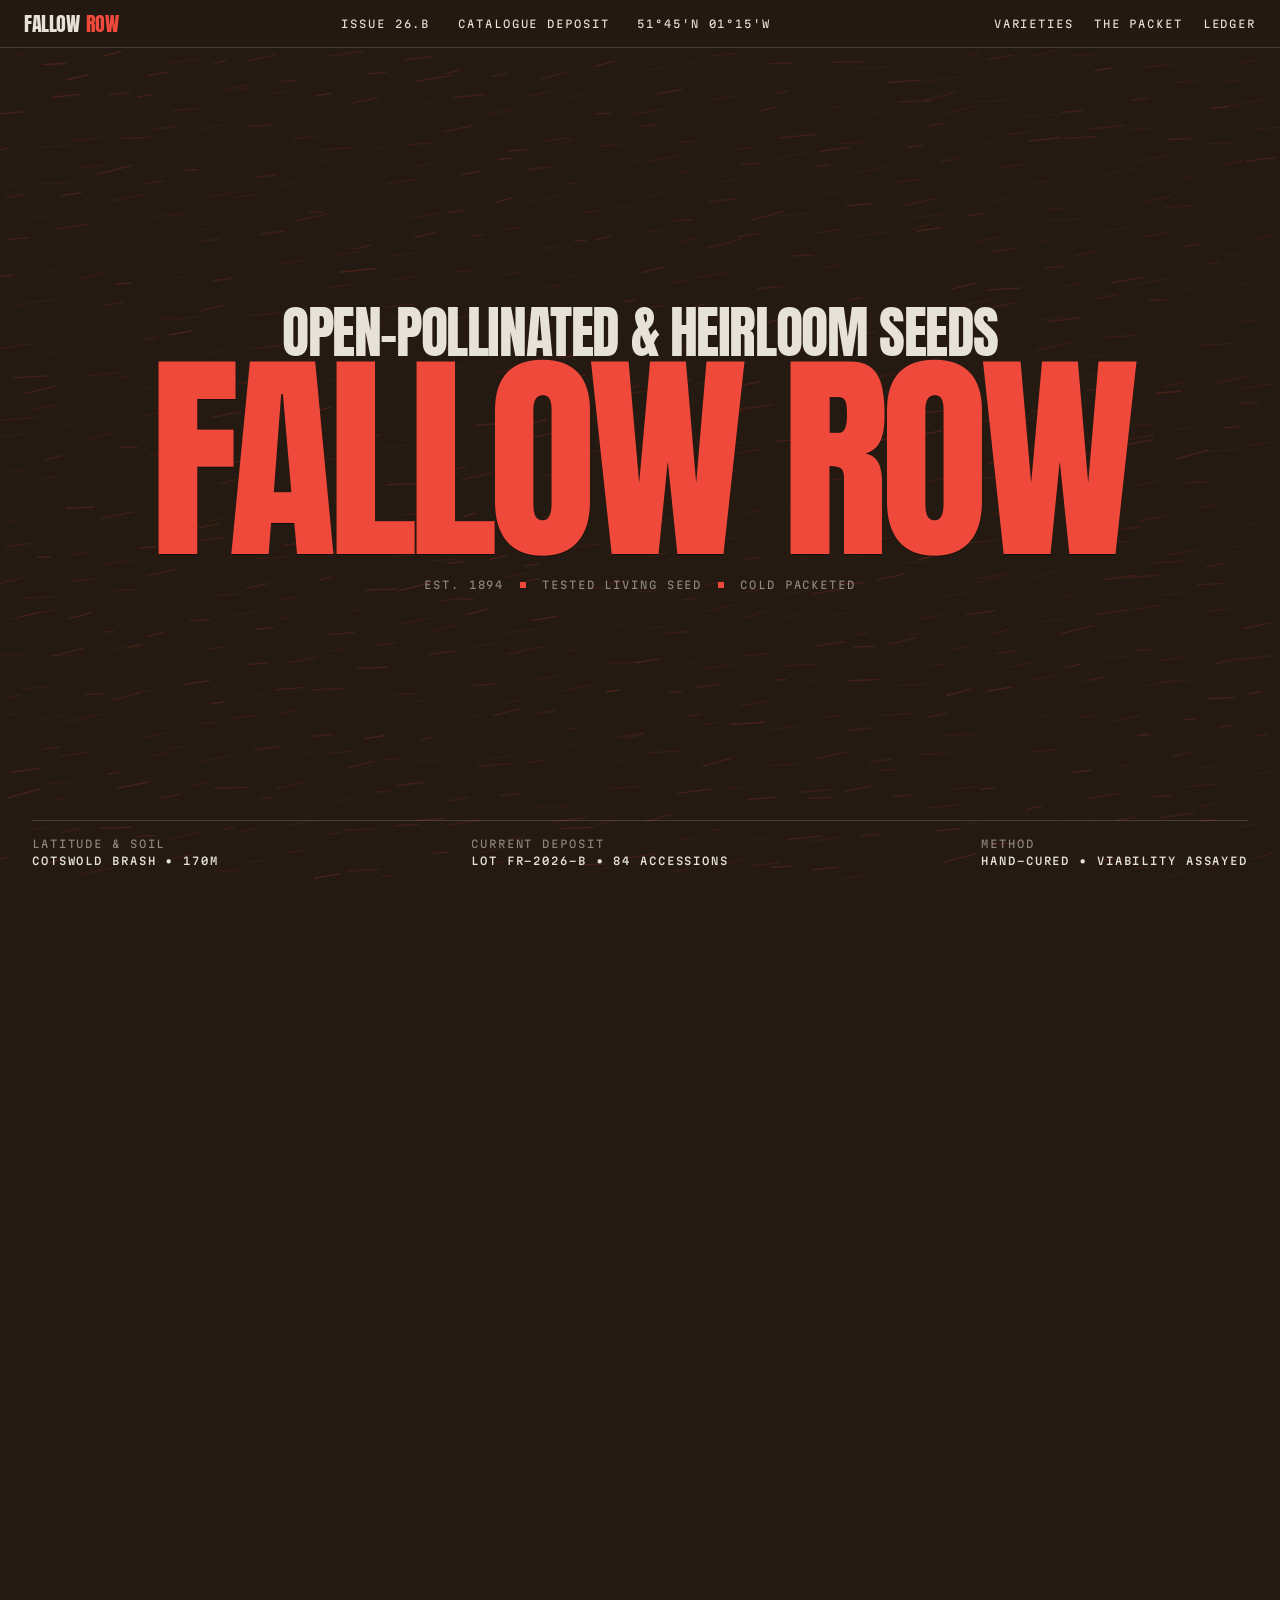
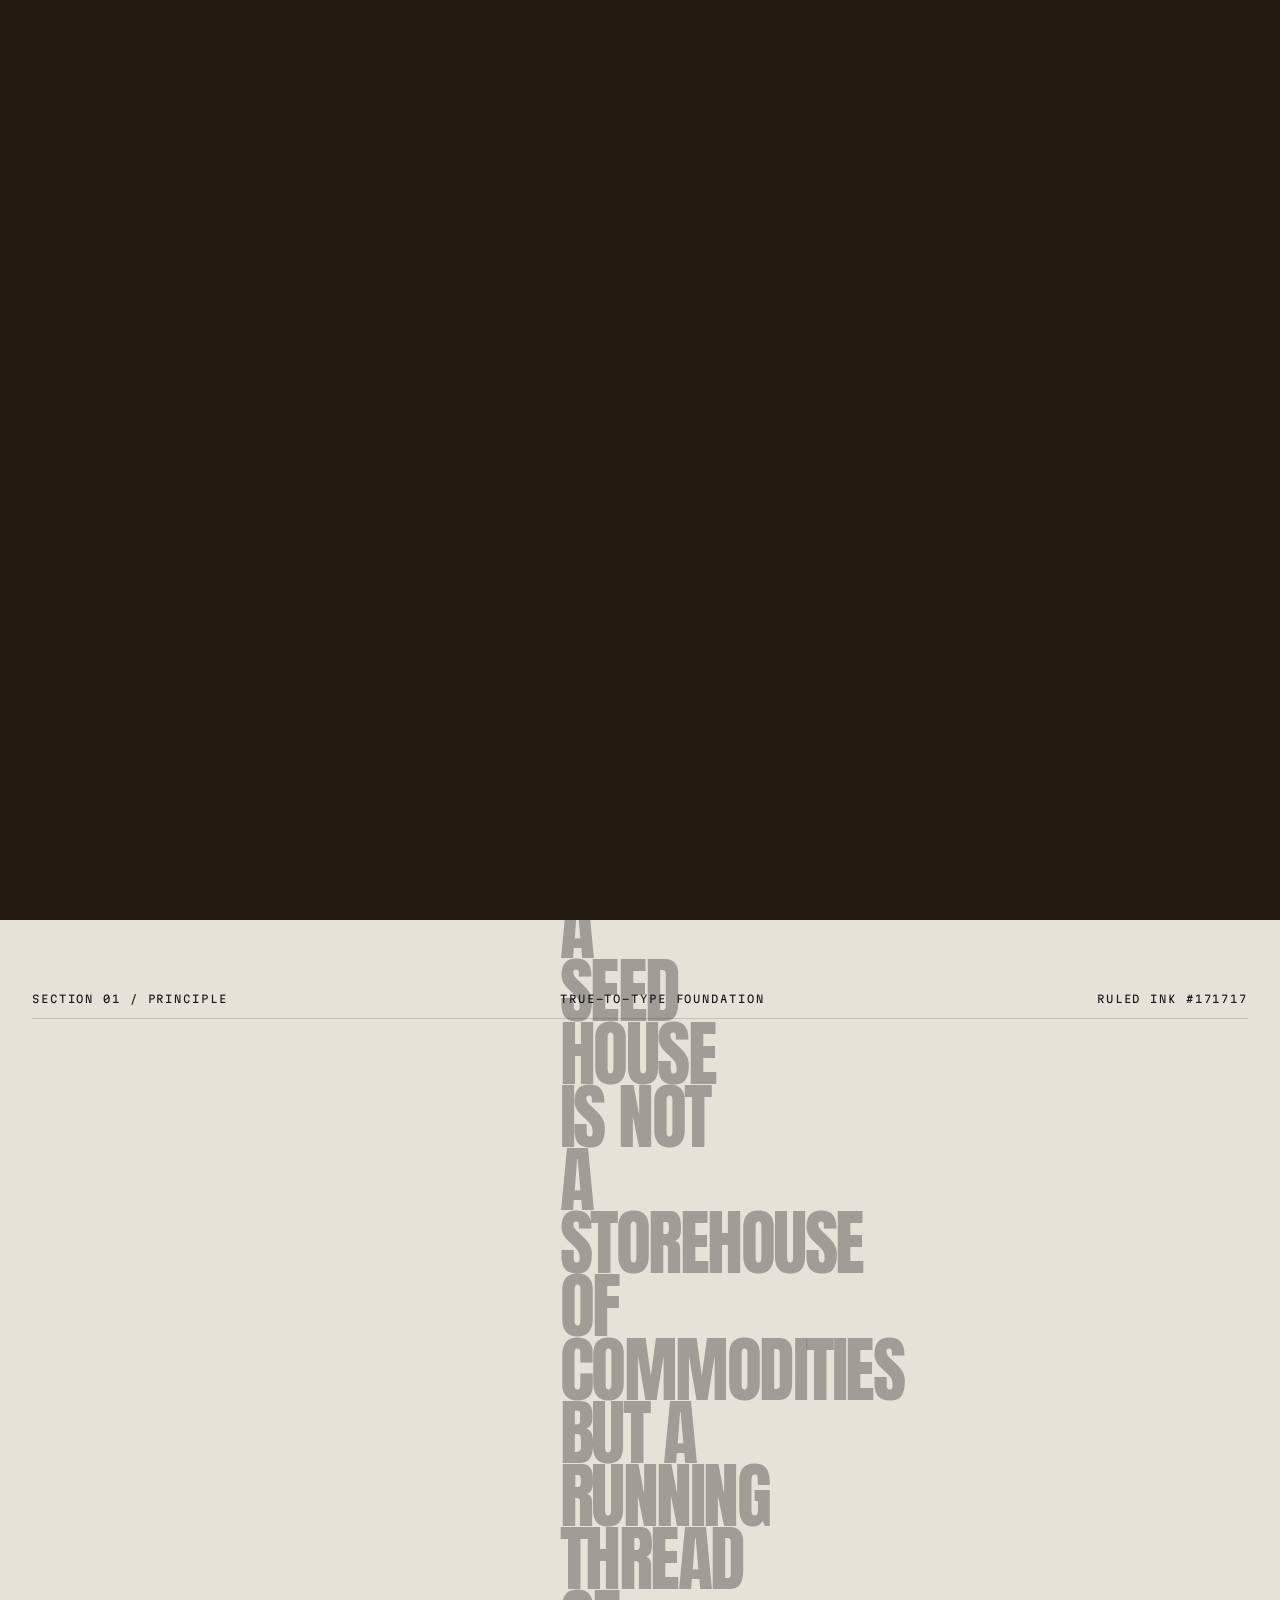
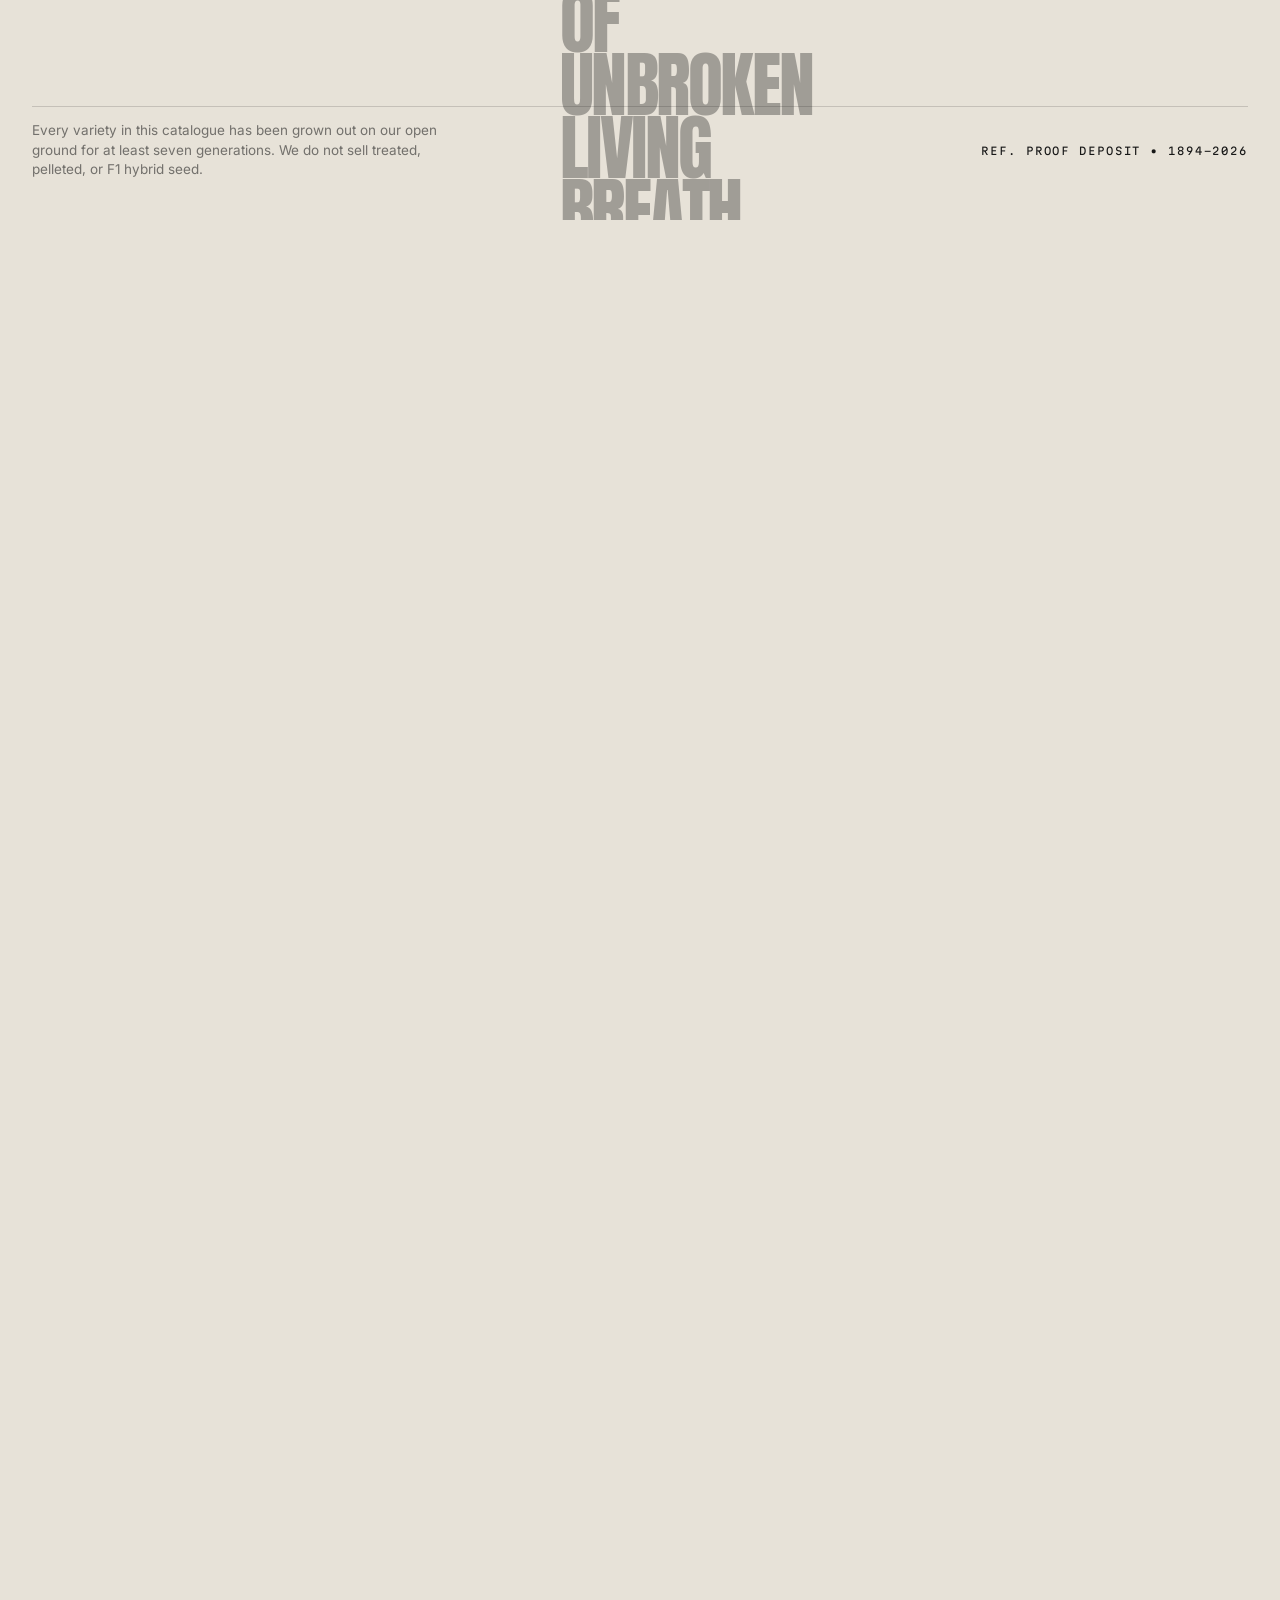
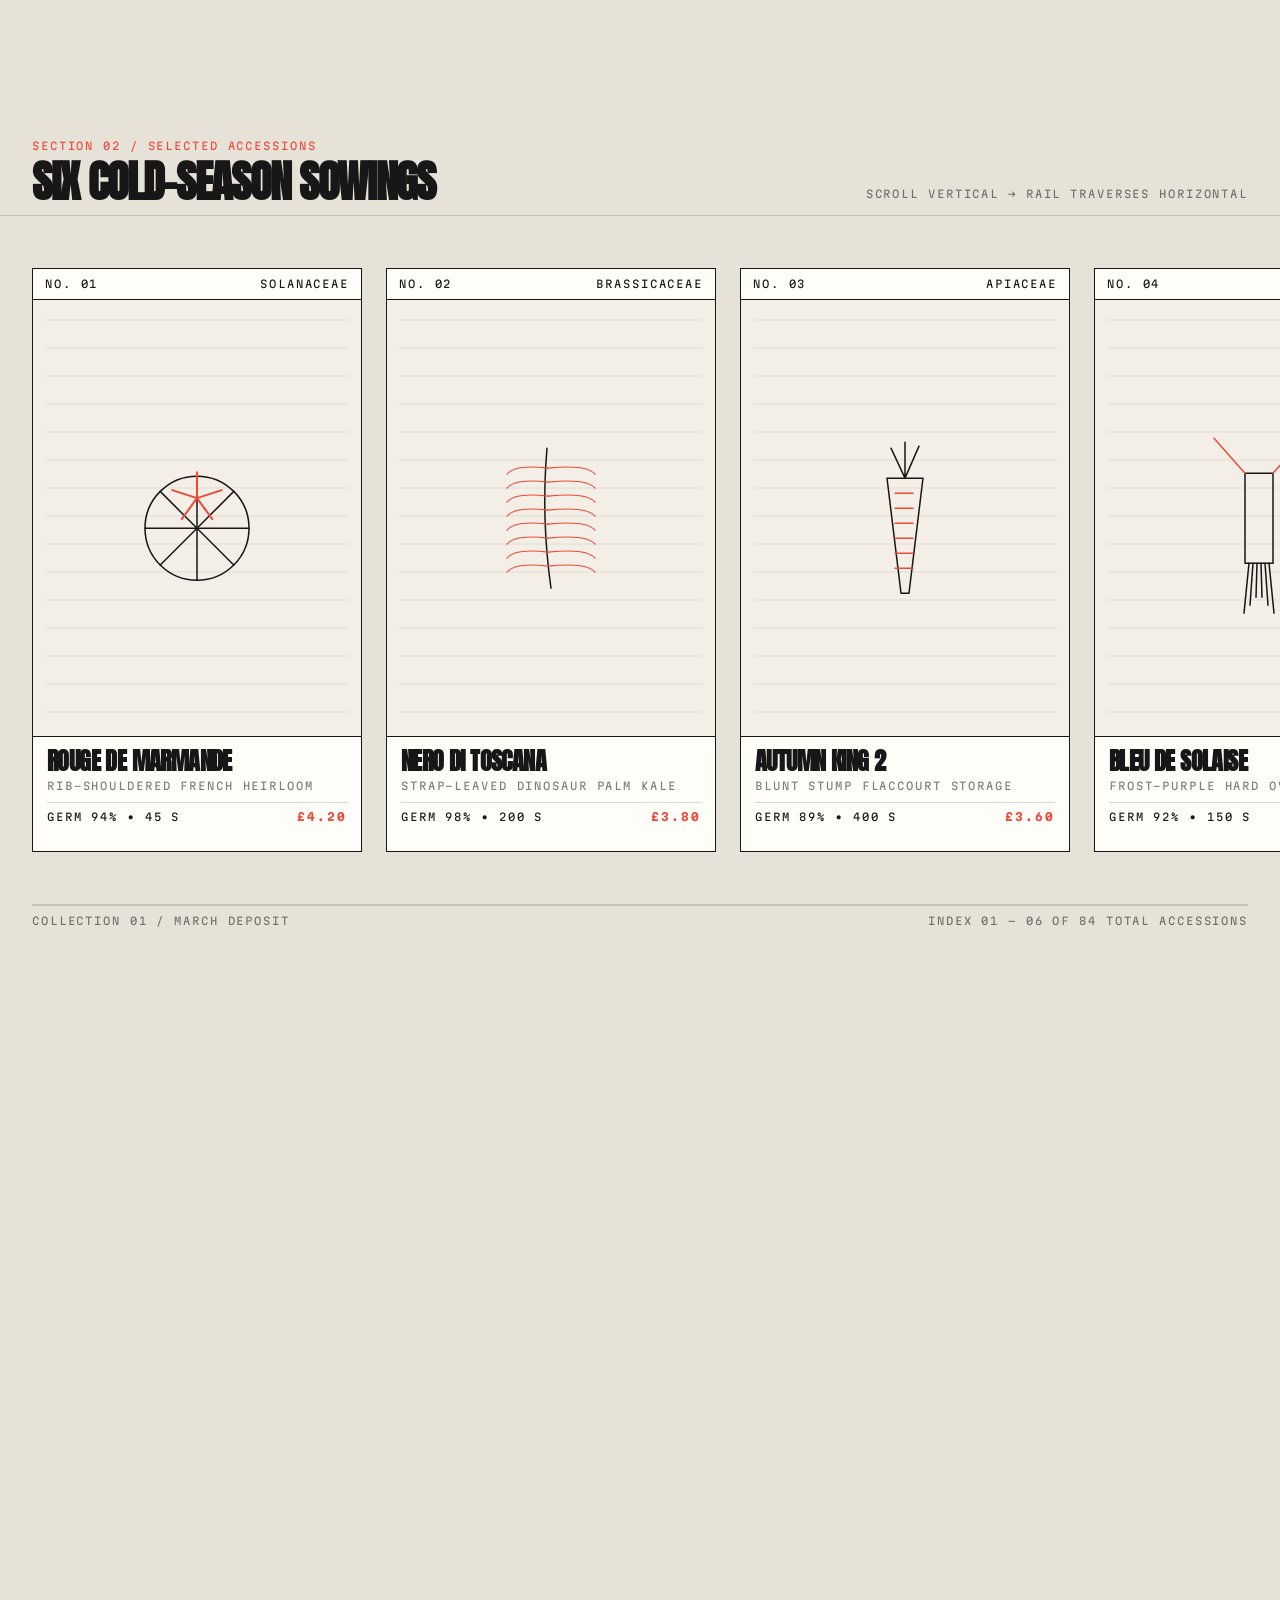
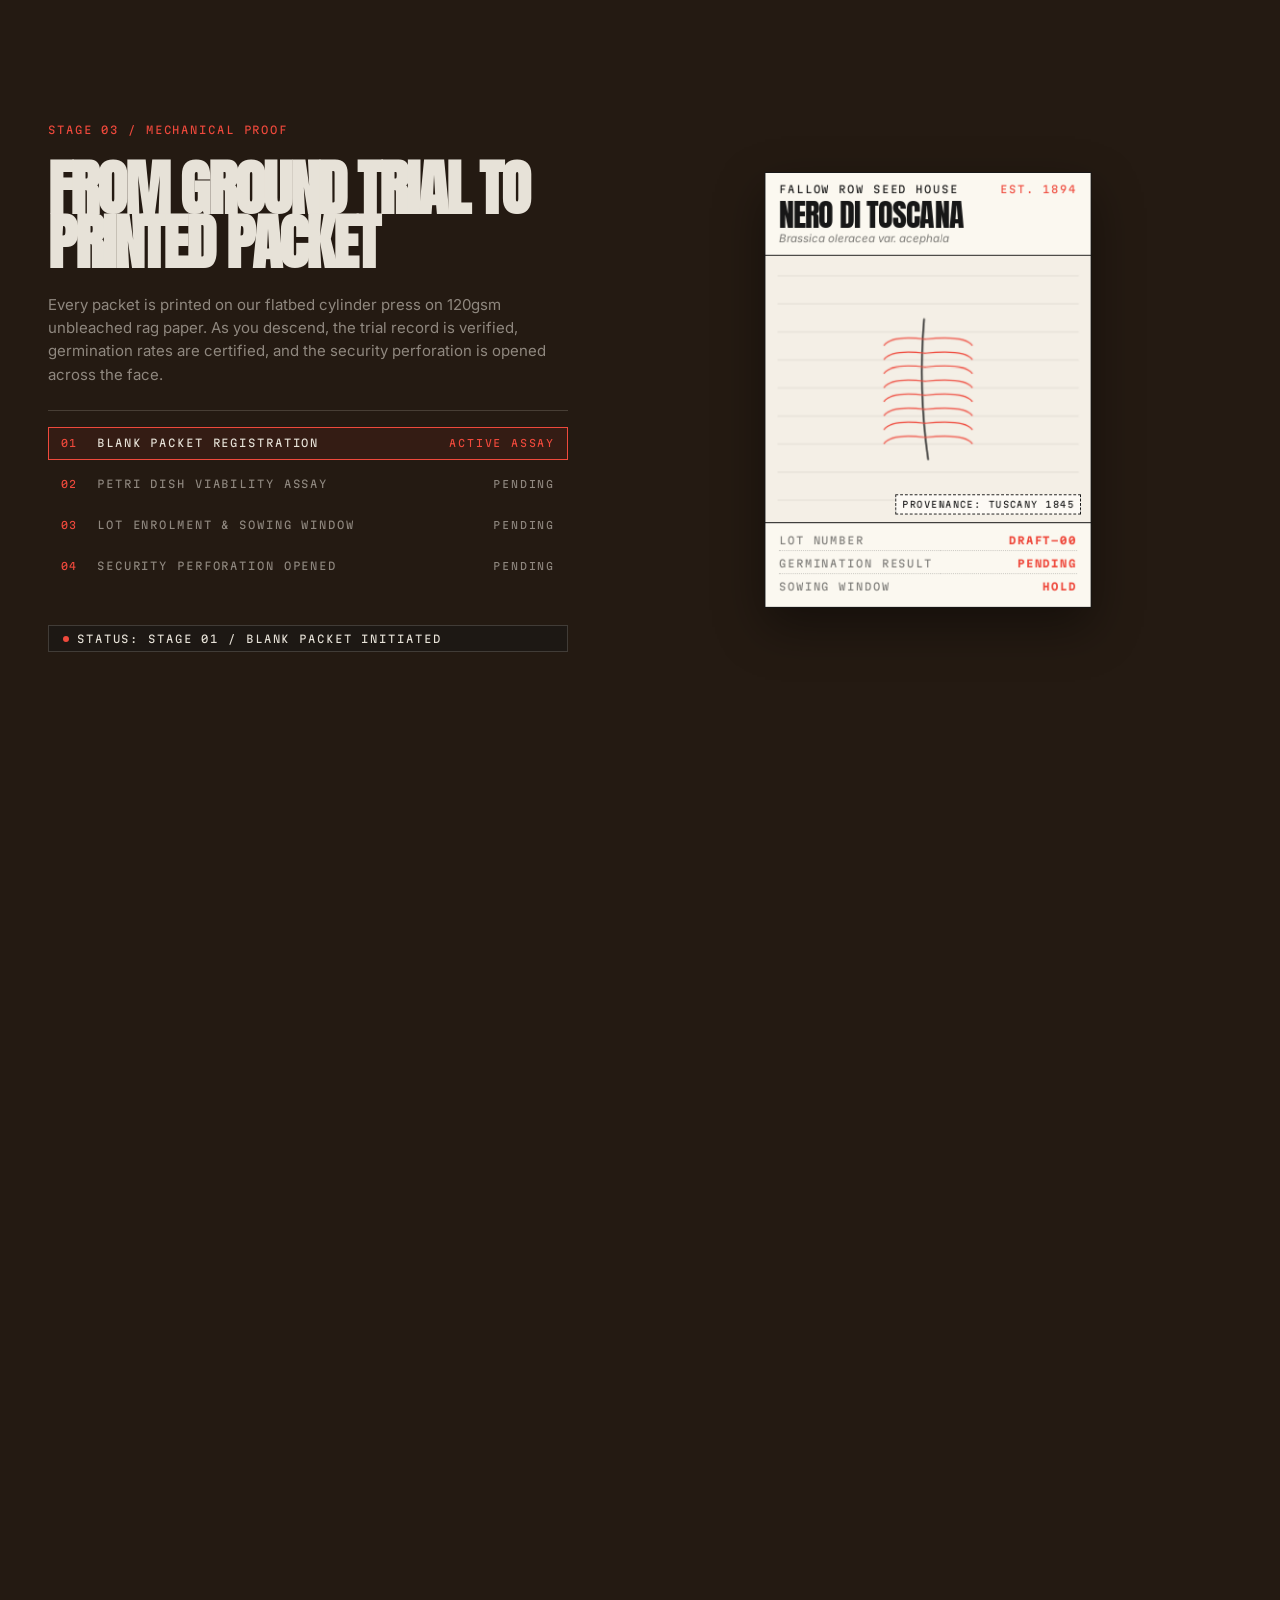
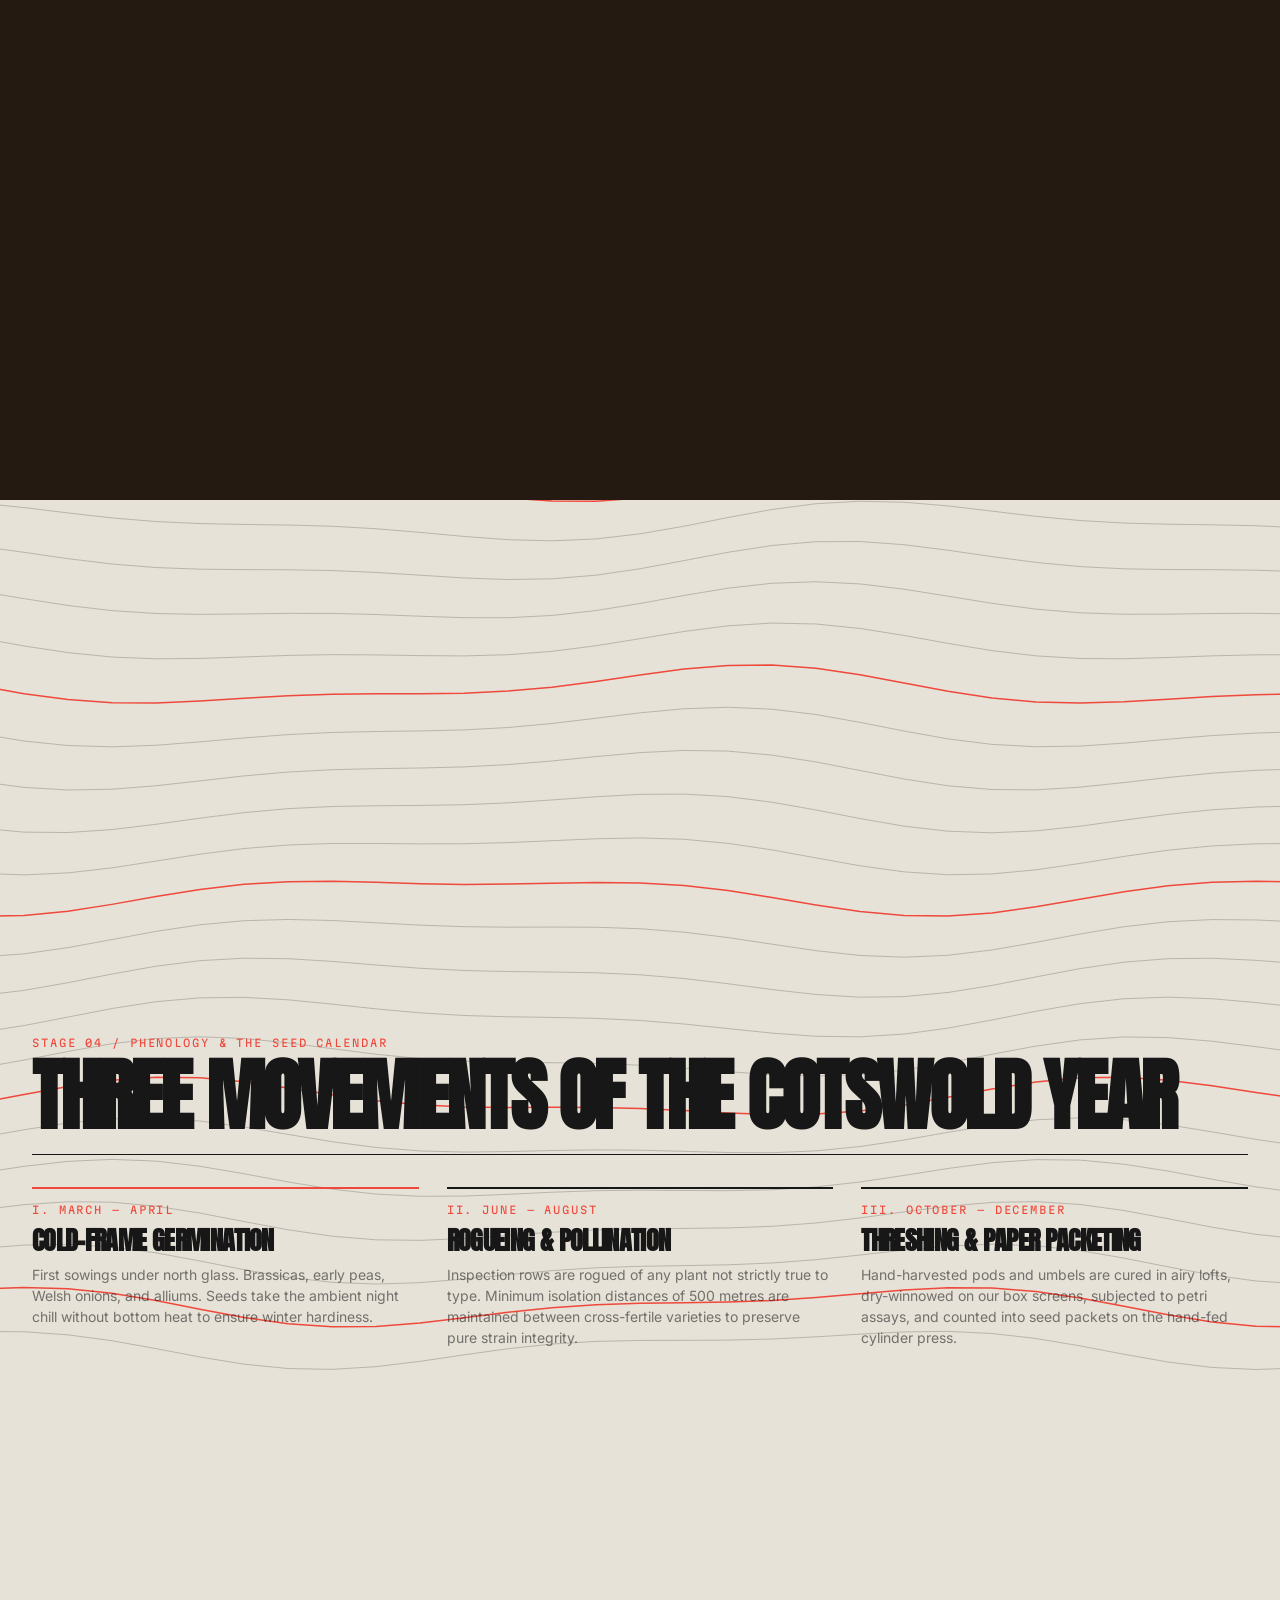
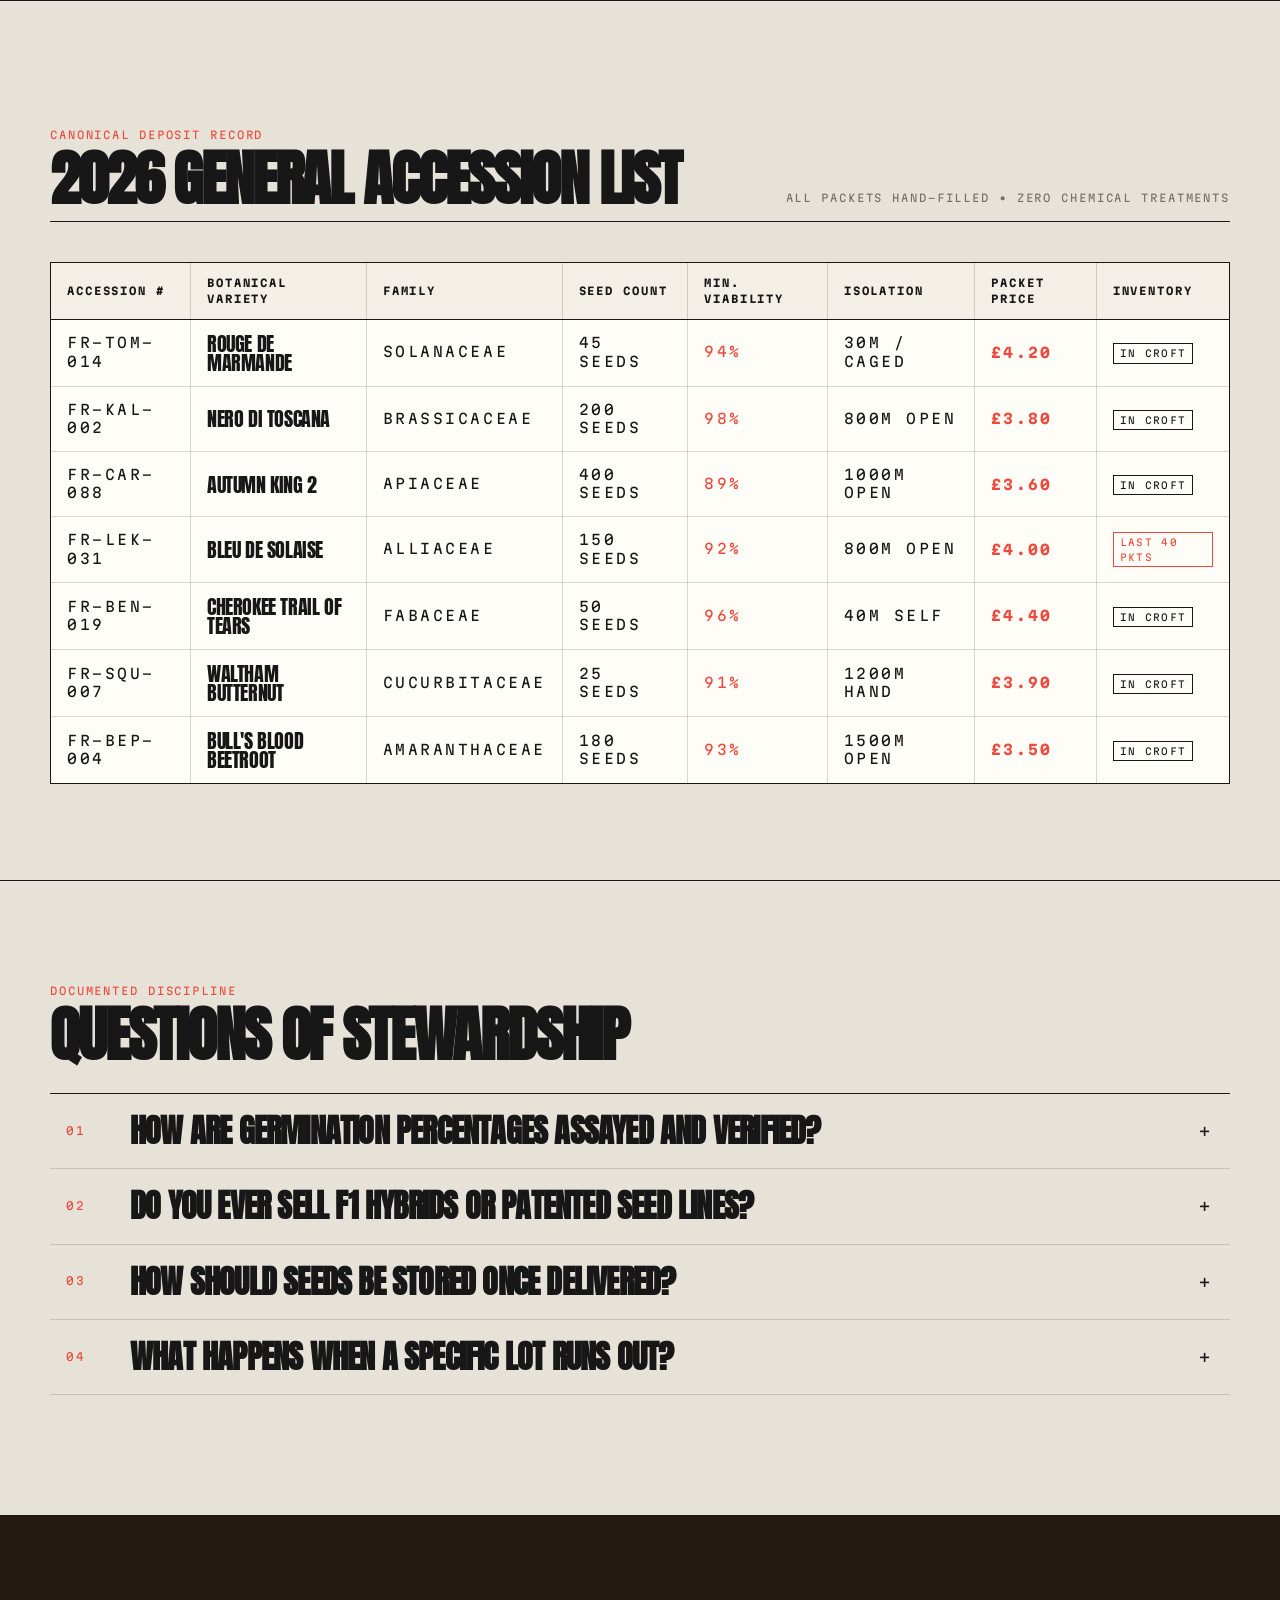
==== fallow-row.html @ 16a4f36c "Initial commit: RaitaSaathiAI - AI-powered agricultural advisory platform with Kannada voice support" ====
<!DOCTYPE html>
<html lang="en">
<head>
<meta charset="UTF-8">
<meta name="viewport" content="width=device-width, initial-scale=1.0">
<title>Fallow Row — Heirloom Seed House &amp; Living Archive</title>
<link rel="preconnect" href="https://fonts.googleapis.com">
<link rel="preconnect" href="https://fonts.gstatic.com" crossorigin>
<link href="https://fonts.googleapis.com/css2?family=Anton&family=Inter:wght@400;500;600;700&family=Martian+Mono:wght@400;500;700&display=swap" rel="stylesheet">
<style>
/* ==========================================================================
   FALLOW ROW — DESIGN SYSTEM & ENGINE TOKENS
   ========================================================================== */
:root {
  /* Palette */
  --c-cream: #e7e2d8;
  --c-ink: #171717;
  --c-red: #ef493c;
  --c-deep-red: #b92725;
  --c-paper: #fffdf8;
  --c-loam: #241a12;
  --c-hairline: rgba(23, 23, 23, 0.16);
  --c-hairline-subtle: rgba(23, 23, 23, 0.08);
  --c-muted: rgba(23, 23, 23, 0.56);
  --c-muted-inv: rgba(231, 226, 216, 0.55);
  --c-hairline-inv: rgba(231, 226, 216, 0.18);

  /* Typography */
  --font-display: 'Anton', -apple-system, sans-serif;
  --font-body: 'Inter', -apple-system, sans-serif;
  --font-mono: 'Martian Mono', monospace;

  /* Easing curves */
  --ease-out: cubic-bezier(0.22, 1, 0.36, 1);
  --ease-stage: cubic-bezier(0.65, 0, 0.35, 1);

  /* Stage 1: Hero vars */
  --hero-type-y: 0px;
  --hero-type-scale: 1;
  --hero-type-alpha: 1;

  /* Stage 2: Manifesto vars */
  --manifesto-wipe: 0%;
  --manifesto-scale: 1;

  /* Stage 3: Card rail vars */
  --rail-x: 0px;
  --rail-meter: 0%;

  /* Stage 4: Artifact vars */
  --packet-alpha: 0;
  --packet-enter: 38px;
  --packet-scale: 0.78;
  --packet-cut: 0;
  --packet-meter: 0%;
  --packet-copy-x: 0px;

  /* Stage 5: Season band vars */
  --season-y: -4%;
  --season-scale: 1.10;
}

/* Reset & Basics */
*, *::before, *::after {
  box-sizing: border-box;
  margin: 0;
  padding: 0;
}

html {
  background-color: var(--c-cream);
  color: var(--c-ink);
  font-family: var(--font-body);
  font-size: 16px;
  line-height: 1.5;
  text-rendering: optimizeLegibility;
  -webkit-font-smoothing: antialiased;
}

body {
  overflow-x: hidden;
  position: relative;
  background-color: var(--c-cream);
}

::selection {
  background: var(--c-red);
  color: var(--c-paper);
}

/* Mono utility */
.mono-label {
  font-family: var(--font-mono);
  font-size: 10.5px;
  line-height: 1.3;
  letter-spacing: 0.18em;
  text-transform: uppercase;
  font-weight: 400;
}

/* Per-atom reveal system */
.word-span {
  display: inline-block;
  transform: translateY(0.42em);
  opacity: 0;
  transition: transform 0.65s var(--ease-out), opacity 0.65s var(--ease-out);
  transition-delay: var(--d, 0ms);
  white-space: pre-wrap;
}

.rev-in .word-span,
.rev-in.word-span {
  transform: translateY(0);
  opacity: 1;
}

[data-rev] {
  opacity: 0;
  transform: translateY(18px);
  transition: opacity 0.7s var(--ease-out), transform 0.7s var(--ease-out);
  transition-delay: var(--d, 0ms);
}

[data-rev].rev-in {
  opacity: 1;
  transform: translateY(0);
}

/* ==========================================================================
   TOP BAR / RUNNING HEADER
   ========================================================================== */
.top-bar {
  position: fixed;
  top: 0;
  left: 0;
  width: 100%;
  height: 48px;
  z-index: 999;
  display: flex;
  align-items: center;
  justify-content: space-between;
  padding: 0 24px;
  background: rgba(231, 226, 216, 0.94);
  backdrop-filter: blur(8px);
  -webkit-backdrop-filter: blur(8px);
  border-bottom: 1px solid var(--c-hairline);
  color: var(--c-ink);
  transition: background 0.3s ease, border-color 0.3s ease, color 0.3s ease;
}

.top-bar.is-dark {
  background: rgba(36, 26, 18, 0.94);
  border-bottom: 1px solid var(--c-hairline-inv);
  color: var(--c-cream);
}

.top-bar-brand {
  font-family: var(--font-display);
  font-size: 20px;
  letter-spacing: -0.02em;
  text-decoration: none;
  color: inherit;
  display: flex;
  align-items: center;
  gap: 6px;
}

.top-bar-brand .mark-red {
  color: var(--c-red);
}

.top-bar-meta {
  display: flex;
  gap: 28px;
  align-items: center;
}

.top-bar-nav {
  display: flex;
  gap: 20px;
  list-style: none;
}

.top-bar-nav a {
  text-decoration: none;
  color: inherit;
  transition: color 0.2s;
}

.top-bar-nav a:hover {
  color: var(--c-red);
}

/* Global scroll scrub progress line */
.scroll-meter-global {
  position: fixed;
  top: 48px;
  left: 0;
  width: 100%;
  height: 2px;
  z-index: 1000;
  background: transparent;
}

.scroll-meter-global-fill {
  height: 100%;
  width: 0%;
  background: var(--c-red);
  transition: width 0.08s linear;
}

/* ==========================================================================
   PINNED STAGE SCAFFOLD
   ========================================================================== */
.stage {
  position: relative;
  width: 100%;
}

.stage-inner {
  position: sticky;
  top: 0;
  left: 0;
  width: 100%;
  height: 100svh;
  height: 100vh;
  overflow: hidden;
}

/* ==========================================================================
   STAGE 1: POSTER HERO (280svh, Dark Loam ground)
   ========================================================================== */
#stage-hero {
  height: 280svh;
  background: var(--c-loam);
}

#stage-hero .stage-inner {
  background: var(--c-loam);
  color: var(--c-cream);
  display: flex;
  flex-direction: column;
  justify-content: space-between;
  padding: 80px 32px 32px;
}

.hero-canvas {
  position: absolute;
  top: 0;
  left: 0;
  width: 100%;
  height: 100%;
  pointer-events: none;
  z-index: 1;
}

.hero-content {
  position: relative;
  z-index: 2;
  margin: auto 0;
  width: 100%;
  display: flex;
  flex-direction: column;
  align-items: center;
  justify-content: center;
  text-align: center;
  transform: translateY(var(--hero-type-y)) scale(var(--hero-type-scale));
  opacity: var(--hero-type-alpha);
  will-change: transform, opacity;
  transform-origin: center center;
}

.hero-eyebrow {
  font-family: var(--font-display);
  text-transform: uppercase;
  line-height: 0.86;
  letter-spacing: -0.025em;
  color: var(--c-cream);
  white-space: nowrap;
  /* Chars-aware clamp for 'OPEN-POLLINATED & HEIRLOOM SEEDS' (33 chars) */
  font-size: min(clamp(26px, 4.4vw, 68px), calc(92vw / (33 * 0.44)));
  margin-bottom: 0.15em;
}

.hero-title {
  font-family: var(--font-display);
  text-transform: uppercase;
  line-height: 0.84;
  letter-spacing: -0.04em;
  color: var(--c-red);
  white-space: nowrap;
  /* Chars-aware clamp for 'FALLOW ROW' (10 chars) */
  font-size: min(clamp(72px, 17.5vw, 240px), calc(92vw / (10 * 0.44)));
  text-shadow: 0 1px 0 rgba(0,0,0,0.4);
}

.hero-subtag {
  margin-top: 24px;
  display: flex;
  align-items: center;
  gap: 16px;
  color: var(--c-muted-inv);
}

.hero-subtag .dot {
  width: 6px;
  height: 6px;
  background: var(--c-red);
  display: inline-block;
}

.hero-bottom-bar {
  position: relative;
  z-index: 2;
  width: 100%;
  display: flex;
  justify-content: space-between;
  align-items: flex-end;
  border-top: 1px solid var(--c-hairline-inv);
  padding-top: 16px;
  color: var(--c-muted-inv);
  opacity: var(--hero-type-alpha);
  transition: opacity 0.2s;
}

.hero-meta-item {
  display: flex;
  flex-direction: column;
  gap: 4px;
}

.hero-meta-item span.val {
  color: var(--c-cream);
  font-weight: 500;
}

/* ==========================================================================
   STAGE 2: MANIFESTO CLIP-WIPE (260svh, Cream ground)
   ========================================================================== */
#stage-manifesto {
  height: 260svh;
  background: var(--c-cream);
}

#stage-manifesto .stage-inner {
  display: flex;
  flex-direction: column;
  justify-content: center;
  align-items: center;
  padding: 64px 32px;
  background: var(--c-cream);
}

.manifesto-header {
  position: absolute;
  top: 72px;
  left: 32px;
  right: 32px;
  display: flex;
  justify-content: space-between;
  border-bottom: 1px solid var(--c-hairline);
  padding-bottom: 12px;
}

.manifesto-wrap {
  position: relative;
  max-width: 16ch;
  width: 100%;
  margin: 0 auto;
  transform: scale(var(--manifesto-scale));
  transform-origin: center center;
  will-change: transform;
}

.manifesto-sentence {
  font-family: var(--font-display);
  font-size: clamp(34px, 5.6vw, 78px);
  line-height: 0.88;
  letter-spacing: -0.035em;
  text-transform: uppercase;
  margin: 0;
  padding: 0;
  word-break: normal;
}

.manifesto-base {
  color: rgba(23, 23, 23, 0.34);
  user-select: none;
}

.manifesto-fill {
  position: absolute;
  top: 0;
  left: 0;
  width: 100%;
  height: 100%;
  color: var(--c-ink);
  pointer-events: none;
  clip-path: inset(calc(100% - var(--manifesto-wipe)) 0 0);
  will-change: clip-path;
}

.manifesto-footer {
  position: absolute;
  bottom: 40px;
  left: 32px;
  right: 32px;
  display: flex;
  justify-content: space-between;
  align-items: center;
  border-top: 1px solid var(--c-hairline);
  padding-top: 14px;
}

.manifesto-foot-note {
  max-width: 48ch;
  font-size: 13.5px;
  color: var(--c-muted);
  line-height: 1.45;
}

/* ==========================================================================
   STAGE 3: HORIZONTAL CARD RAIL (340svh, Cream ground)
   ========================================================================== */
#stage-rail {
  height: 340svh;
  background: var(--c-cream);
}

#stage-rail .stage-inner {
  display: flex;
  flex-direction: column;
  justify-content: space-between;
  padding: 72px 0 32px;
  background: var(--c-cream);
}

.rail-top {
  padding: 0 32px;
  display: flex;
  justify-content: space-between;
  align-items: flex-end;
  border-bottom: 1px solid var(--c-hairline);
  padding-bottom: 14px;
}

.rail-title {
  font-family: var(--font-display);
  font-size: clamp(28px, 4vw, 44px);
  line-height: 0.88;
  letter-spacing: -0.03em;
  text-transform: uppercase;
}

.rail-track-outer {
  position: relative;
  width: 100%;
  overflow: hidden;
  margin: auto 0;
  padding: 24px 0;
}

.rail-track {
  display: flex;
  flex-wrap: nowrap;
  gap: 24px;
  padding-left: 32px;
  padding-right: 32px;
  transform: translateX(var(--rail-x));
  will-change: transform;
}

.variety-card {
  flex: 0 0 clamp(230px, 26vw, 330px);
  background: var(--c-paper);
  border: 1.5px solid var(--c-ink);
  display: flex;
  flex-direction: column;
  position: relative;
  transition: transform 0.25s var(--ease-out);
}

.variety-card:hover {
  transform: translateY(-4px);
}

.card-header-bar {
  display: flex;
  justify-content: space-between;
  align-items: center;
  padding: 8px 12px;
  border-bottom: 1.5px solid var(--c-ink);
  background: var(--c-paper);
}

.card-plate-wrap {
  width: 100%;
  aspect-ratio: 3 / 4;
  position: relative;
  background: #f4efe6;
  border-bottom: 1.5px solid var(--c-ink);
  overflow: hidden;
}

.card-plate-canvas {
  width: 100%;
  height: 100%;
  display: block;
}

.card-body {
  padding: 14px 14px 12px;
  display: flex;
  flex-direction: column;
  gap: 6px;
  background: var(--c-paper);
}

.card-title {
  font-family: var(--font-display);
  font-size: 24px;
  line-height: 0.9;
  letter-spacing: -0.025em;
  text-transform: uppercase;
  color: var(--c-ink);
}

.card-meta-row {
  display: flex;
  justify-content: space-between;
  align-items: baseline;
  margin-top: 4px;
  border-top: 1px solid var(--c-hairline);
  padding-top: 6px;
}

.card-price {
  font-family: var(--font-mono);
  font-size: 11px;
  font-weight: 700;
  color: var(--c-red);
  letter-spacing: 0.18em;
}

.rail-footer-bar {
  padding: 0 32px;
  display: flex;
  flex-direction: column;
  gap: 8px;
}

.rail-meter-track {
  width: 100%;
  height: 2px;
  background: var(--c-hairline);
  position: relative;
}

.rail-meter-fill {
  position: absolute;
  top: 0;
  left: 0;
  height: 100%;
  width: var(--rail-meter);
  background: var(--c-red);
  will-change: width;
}

.rail-meter-labels {
  display: flex;
  justify-content: space-between;
  color: var(--c-muted);
}

/* ==========================================================================
   STAGE 4: THE PRINTED ARTIFACT (420svh, Dark Loam ground)
   ========================================================================== */
#stage-artifact {
  height: 420svh;
  background: var(--c-loam);
}

#stage-artifact .stage-inner {
  background: var(--c-loam);
  color: var(--c-cream);
  display: grid;
  grid-template-columns: 1fr 1.15fr;
  gap: 48px;
  align-items: center;
  padding: 72px 48px 36px;
  overflow: hidden;
}

.artifact-copy-col {
  display: flex;
  flex-direction: column;
  gap: 24px;
  max-width: 520px;
  transform: translateX(var(--packet-copy-x));
  will-change: transform;
}

.artifact-step-indicator {
  display: inline-flex;
  align-items: center;
  gap: 8px;
  color: var(--c-red);
}

.artifact-title {
  font-family: var(--font-display);
  font-size: clamp(38px, 4.8vw, 68px);
  line-height: 0.88;
  letter-spacing: -0.035em;
  text-transform: uppercase;
  color: var(--c-cream);
}

.artifact-desc {
  font-size: 15px;
  line-height: 1.55;
  color: var(--c-muted-inv);
}

.artifact-cues-list {
  display: flex;
  flex-direction: column;
  gap: 8px;
  border-top: 1px solid var(--c-hairline-inv);
  padding-top: 16px;
}

.artifact-cue {
  display: grid;
  grid-template-columns: 24px 1fr auto;
  align-items: center;
  gap: 12px;
  padding: 8px 12px;
  border: 1px solid transparent;
  color: var(--c-muted-inv);
  transition: all 0.25s var(--ease-out);
}

.artifact-cue.is-active {
  border-color: var(--c-red);
  color: var(--c-cream);
  background: rgba(239, 73, 60, 0.08);
}

.artifact-cue.is-past {
  color: var(--c-cream);
  border-color: rgba(231, 226, 216, 0.22);
}

.cue-num {
  font-family: var(--font-mono);
  font-size: 10px;
  color: var(--c-red);
  letter-spacing: 0.1em;
}

.cue-status {
  font-family: var(--font-mono);
  font-size: 10px;
  letter-spacing: 0.18em;
  text-transform: uppercase;
  color: var(--c-muted-inv);
}

.artifact-cue.is-active .cue-status {
  color: var(--c-red);
}

.artifact-cue.is-past .cue-status {
  color: #79c388;
}

/* Right col: The physical paper packet */
.artifact-stage-wrap {
  display: flex;
  flex-direction: column;
  align-items: center;
  justify-content: center;
  position: relative;
  width: 100%;
  height: 100%;
}

.packet-holder {
  width: min(340px, 86%);
  aspect-ratio: 3 / 4;
  background: var(--c-paper);
  border: 1.5px solid var(--c-ink);
  color: var(--c-ink);
  position: relative;
  display: flex;
  flex-direction: column;
  box-shadow: 0 20px 48px rgba(0, 0, 0, 0.4);
  transform: translateY(var(--packet-enter)) scale(var(--packet-scale));
  opacity: var(--packet-alpha);
  will-change: transform, opacity;
  overflow: hidden;
}

/* Header on the packet */
.packet-header {
  border-bottom: 1.5px solid var(--c-ink);
  padding: 10px 14px 8px;
  display: flex;
  flex-direction: column;
  gap: 2px;
  background: #fbf8f0;
}

.packet-house-brand {
  display: flex;
  justify-content: space-between;
  align-items: baseline;
}

.packet-variety-title {
  font-family: var(--font-display);
  font-size: 32px;
  line-height: 0.88;
  letter-spacing: -0.03em;
  text-transform: uppercase;
  color: var(--c-ink);
  margin-top: 4px;
}

.packet-latin-name {
  font-style: italic;
  font-size: 11.5px;
  color: var(--c-muted);
}

/* Specimen Plate on the packet */
.packet-plate-box {
  flex: 1;
  position: relative;
  background: #f4efe6;
  border-bottom: 1.5px solid var(--c-ink);
  overflow: hidden;
  display: flex;
  align-items: center;
  justify-content: center;
}

.packet-plate-canvas {
  width: 100%;
  height: 100%;
  display: block;
}

.packet-stamp-watermark {
  position: absolute;
  bottom: 8px;
  right: 10px;
  border: 1px dashed var(--c-ink);
  padding: 3px 6px;
  font-family: var(--font-mono);
  font-size: 9px;
  letter-spacing: 0.16em;
  color: var(--c-ink);
  background: rgba(255, 253, 248, 0.85);
}

/* Footer values: filled dynamically on index change */
.packet-footer {
  padding: 10px 14px 12px;
  display: flex;
  flex-direction: column;
  gap: 5px;
  background: #fbf8f0;
}

.packet-val-row {
  display: flex;
  justify-content: space-between;
  align-items: baseline;
  border-bottom: 1px dotted rgba(23, 23, 23, 0.22);
  padding-bottom: 2px;
}

.packet-val-row:last-child {
  border-bottom: none;
}

.packet-print-val {
  font-family: var(--font-mono);
  font-size: 10.5px;
  font-weight: 700;
  letter-spacing: 0.18em;
  color: var(--c-red);
}

/* Perforation tear across the packet */
.packet-perforation {
  position: absolute;
  top: 110px;
  left: -4px;
  right: -4px;
  height: 0;
  border-top: 2px dashed var(--c-ink);
  transform: translateY(calc(var(--packet-cut) * 20px));
  opacity: var(--packet-cut);
  z-index: 5;
  pointer-events: none;
  display: flex;
  justify-content: space-between;
  align-items: center;
  padding: 0 6px;
}

.packet-perforation::before,
.packet-perforation::after {
  content: '✂';
  font-size: 11px;
  color: var(--c-ink);
  transform: translateY(-8px);
}

.packet-live-status {
  margin-top: 18px;
  display: flex;
  align-items: center;
  gap: 8px;
  padding: 6px 14px;
  background: rgba(23, 23, 23, 0.5);
  border: 1px solid var(--c-hairline-inv);
  color: var(--c-cream);
}

.packet-live-status .indicator-dot {
  width: 6px;
  height: 6px;
  background: var(--c-red);
  border-radius: 50%;
  animation: pulse-dot 1.8s infinite ease-in-out;
}

@keyframes pulse-dot {
  0%, 100% { opacity: 0.3; transform: scale(0.9); }
  50% { opacity: 1; transform: scale(1.3); }
}

/* ==========================================================================
   STAGE 5: PARALLAX SEASON BAND (300svh, Cream ground)
   ========================================================================== */
#stage-season {
  height: 300svh;
  background: var(--c-cream);
}

#stage-season .stage-inner {
  display: flex;
  flex-direction: column;
  justify-content: flex-end;
  padding: 80px 32px 48px;
  background: var(--c-cream);
}

.season-canvas-wrap {
  position: absolute;
  top: 0;
  left: 0;
  width: 100%;
  height: 100%;
  overflow: hidden;
  pointer-events: none;
  z-index: 1;
}

.season-canvas {
  width: 100%;
  height: 100%;
  display: block;
  transform: translateY(var(--season-y)) scale(var(--season-scale));
  will-change: transform;
}

.season-content {
  position: relative;
  z-index: 2;
  width: 100%;
  display: flex;
  flex-direction: column;
  gap: 36px;
}

.season-headline-box {
  display: flex;
  flex-direction: column;
  gap: 12px;
  border-bottom: 1.5px solid var(--c-ink);
  padding-bottom: 24px;
}

.season-headline {
  font-family: var(--font-display);
  font-size: clamp(40px, 6.2vw, 92px);
  line-height: 0.86;
  letter-spacing: -0.04em;
  text-transform: uppercase;
}

.season-chapters-row {
  display: grid;
  grid-template-columns: repeat(3, 1fr);
  gap: 28px;
}

.season-chapter {
  border-top: 2px solid var(--c-ink);
  padding-top: 14px;
  display: flex;
  flex-direction: column;
  gap: 12px;
  opacity: 0.3;
  transition: opacity 0.3s var(--ease-out), transform 0.3s var(--ease-out);
}

.season-chapter.is-active {
  opacity: 1;
  border-top-color: var(--c-red);
  transform: translateY(-4px);
}

.chapter-badge {
  color: var(--c-red);
}

.chapter-title {
  font-family: var(--font-display);
  font-size: 26px;
  line-height: 0.9;
  letter-spacing: -0.025em;
  text-transform: uppercase;
}

.chapter-body {
  font-size: 14px;
  line-height: 1.5;
  color: var(--c-muted);
}

/* ==========================================================================
   POST-PIN BAND 1: RULED PRICE LEDGER TABLE
   ========================================================================== */
.band-ledger {
  background: var(--c-cream);
  padding: 120px 32px 96px;
  border-top: 1.5px solid var(--c-ink);
  position: relative;
  z-index: 10;
}

.band-inner {
  max-width: 1180px;
  margin: 0 auto;
}

.band-title-bar {
  display: flex;
  justify-content: space-between;
  align-items: flex-end;
  margin-bottom: 40px;
  border-bottom: 1.5px solid var(--c-ink);
  padding-bottom: 16px;
}

.band-title {
  font-family: var(--font-display);
  font-size: clamp(34px, 4.8vw, 64px);
  line-height: 0.88;
  letter-spacing: -0.035em;
  text-transform: uppercase;
}

.ledger-table-wrap {
  width: 100%;
  overflow-x: auto;
  border: 1.5px solid var(--c-ink);
  background: var(--c-paper);
}

.ledger-table {
  width: 100%;
  border-collapse: collapse;
  text-align: left;
}

.ledger-table th {
  background: #f4efe6;
  border-bottom: 1.5px solid var(--c-ink);
  border-right: 1px solid var(--c-hairline);
  padding: 12px 16px;
  font-family: var(--font-mono);
  font-size: 10.5px;
  letter-spacing: 0.18em;
  text-transform: uppercase;
  color: var(--c-ink);
}

.ledger-table th:last-child {
  border-right: none;
}

.ledger-table td {
  padding: 14px 16px;
  border-bottom: 1px solid var(--c-hairline);
  border-right: 1px solid var(--c-hairline);
  font-size: 14px;
}

.ledger-table td:last-child {
  border-right: none;
}

.ledger-table tr:last-child td {
  border-bottom: none;
}

.ledger-table tr:hover td {
  background: #faf6ee;
}

.ledger-variety-name {
  font-family: var(--font-display);
  font-size: 20px;
  line-height: 0.95;
  letter-spacing: -0.02em;
  text-transform: uppercase;
}

.ledger-price {
  font-family: var(--font-mono);
  font-size: 12px;
  font-weight: 700;
  color: var(--c-red);
  letter-spacing: 0.16em;
}

.stock-tag {
  display: inline-block;
  padding: 2px 6px;
  border: 1px solid var(--c-ink);
  font-family: var(--font-mono);
  font-size: 9.5px;
  letter-spacing: 0.14em;
  text-transform: uppercase;
  background: var(--c-paper);
}

.stock-tag.low {
  border-color: var(--c-red);
  color: var(--c-red);
}

/* ==========================================================================
   POST-PIN BAND 2: FAQ NATIVE DETAILS
   ========================================================================== */
.band-faq {
  background: var(--c-cream);
  padding: 96px 32px 120px;
  border-top: 1.5px solid var(--c-ink);
}

.faq-list {
  display: flex;
  flex-direction: column;
  border-top: 1.5px solid var(--c-ink);
  margin-top: 32px;
}

.faq-item {
  border-bottom: 1px solid var(--c-hairline);
  transition: background 0.2s;
}

.faq-item[open] {
  background: rgba(255, 253, 248, 0.6);
  border-bottom: 1.5px solid var(--c-ink);
}

.faq-summary {
  list-style: none;
  padding: 22px 16px;
  cursor: pointer;
  display: grid;
  grid-template-columns: 48px 1fr auto;
  align-items: center;
  gap: 16px;
  user-select: none;
}

.faq-summary::-webkit-details-marker {
  display: none;
}

.faq-index {
  font-family: var(--font-mono);
  font-size: 11px;
  color: var(--c-red);
  letter-spacing: 0.14em;
}

.faq-q-title {
  font-family: var(--font-display);
  font-size: clamp(22px, 2.6vw, 32px);
  line-height: 0.95;
  letter-spacing: -0.025em;
  text-transform: uppercase;
  color: var(--c-ink);
}

.faq-marker {
  font-family: var(--font-mono);
  font-size: 16px;
  color: var(--c-ink);
  transition: transform 0.25s var(--ease-out);
  width: 20px;
  text-align: center;
}

.faq-item[open] .faq-marker {
  transform: rotate(45deg);
  color: var(--c-red);
}

.faq-answer {
  padding: 0 16px 24px 64px;
  max-width: 74ch;
  font-size: 15px;
  line-height: 1.6;
  color: var(--c-muted);
}

.faq-answer p + p {
  margin-top: 12px;
}

/* ==========================================================================
   POST-PIN BAND 3: DARK FOOTER (#241a12)
   ========================================================================== */
.site-footer {
  background: var(--c-loam);
  color: var(--c-cream);
  padding: 96px 32px 48px;
  border-top: 1.5px solid var(--c-ink);
  position: relative;
  z-index: 10;
}

.footer-top-grid {
  display: grid;
  grid-template-columns: 2fr 1fr 1fr 1fr;
  gap: 48px;
  border-bottom: 1px solid var(--c-hairline-inv);
  padding-bottom: 64px;
  margin-bottom: 48px;
}

.footer-brand-lockup {
  display: flex;
  flex-direction: column;
  gap: 16px;
}

.footer-logo {
  font-family: var(--font-display);
  font-size: 48px;
  line-height: 0.86;
  letter-spacing: -0.035em;
  text-transform: uppercase;
}

.footer-logo .mark-red {
  color: var(--c-red);
}

.footer-mission {
  font-size: 14px;
  line-height: 1.55;
  color: var(--c-muted-inv);
  max-width: 38ch;
}

.footer-col {
  display: flex;
  flex-direction: column;
  gap: 14px;
}

.footer-col-title {
  color: var(--c-red);
  margin-bottom: 4px;
}

.footer-links {
  list-style: none;
  display: flex;
  flex-direction: column;
  gap: 10px;
}

.footer-links a {
  text-decoration: none;
  color: var(--c-muted-inv);
  font-size: 14px;
  transition: color 0.2s;
}

.footer-links a:hover {
  color: var(--c-cream);
}

.footer-bottom-bar {
  display: flex;
  justify-content: space-between;
  align-items: center;
  flex-wrap: wrap;
  gap: 16px;
  color: var(--c-muted-inv);
}

.edition-stamp {
  border: 1px solid var(--c-hairline-inv);
  padding: 4px 10px;
  display: inline-flex;
  align-items: center;
  gap: 8px;
}

.edition-stamp .stamp-dot {
  width: 5px;
  height: 5px;
  background: var(--c-red);
}

/* ==========================================================================
   PREFERS-REDUCED-MOTION OVERRIDES (MANDATORY SAFE FALLBACK)
   ========================================================================== */
@media (prefers-reduced-motion: reduce) {
  .stage {
    height: auto !important;
  }
  .stage-inner {
    position: static !important;
    height: auto !important;
    overflow: visible !important;
    padding-top: 40px !important;
    padding-bottom: 40px !important;
  }
  .word-span,
  [data-rev] {
    opacity: 1 !important;
    transform: none !important;
    transition: none !important;
  }
  .manifesto-fill {
    clip-path: none !important;
    opacity: 1 !important;
  }
  .manifesto-base {
    display: none !important;
  }
  .rail-track {
    flex-wrap: wrap !important;
    transform: none !important;
    justify-content: center !important;
  }
  .rail-meter-fill {
    width: 100% !important;
  }
  .packet-holder {
    opacity: 1 !important;
    transform: none !important;
  }
  .season-chapter {
    opacity: 1 !important;
    transform: none !important;
  }
  .season-canvas {
    transform: none !important;
  }
}

/* ==========================================================================
   RESPONSIVE ADJUSTMENTS
   ========================================================================== */
@media (max-width: 960px) {
  #stage-artifact .stage-inner {
    grid-template-columns: 1fr;
    gap: 32px;
    padding: 64px 24px 32px;
    overflow-y: auto;
  }
  .artifact-copy-col {
    max-width: 100%;
  }
  .season-chapters-row {
    grid-template-columns: 1fr;
    gap: 16px;
  }
  .footer-top-grid {
    grid-template-columns: 1fr 1fr;
    gap: 32px;
  }
}

@media (max-width: 640px) {
  .top-bar-meta {
    display: none;
  }
  .hero-bottom-bar {
    flex-direction: column;
    align-items: flex-start;
    gap: 12px;
  }
  .footer-top-grid {
    grid-template-columns: 1fr;
    gap: 28px;
  }
  .faq-summary {
    grid-template-columns: 28px 1fr auto;
    padding: 16px 8px;
  }
  .faq-answer {
    padding-left: 36px;
  }
}
</style>
</head>
<body>

<!-- Global Running Header -->
<header class="top-bar" id="top-bar">
  <a href="#stage-hero" class="top-bar-brand">
    <span>FALLOW</span><span class="mark-red">ROW</span>
  </a>
  <div class="top-bar-meta">
    <span class="mono-label">ISSUE 26.B</span>
    <span class="mono-label">CATALOGUE DEPOSIT</span>
    <span class="mono-label">51°45'N 01°15'W</span>
  </div>
  <nav>
    <ul class="top-bar-nav mono-label">
      <li><a href="#stage-rail">VARIETIES</a></li>
      <li><a href="#stage-artifact">THE PACKET</a></li>
      <li><a href="#stage-ledger">LEDGER</a></li>
    </ul>
  </nav>
</header>

<!-- Global Scroll Progress Meter -->
<div class="scroll-meter-global">
  <div class="scroll-meter-global-fill" id="global-meter"></div>
</div>

<!-- ==========================================================================
     STAGE 1: POSTER HERO (280svh, Dark Loam Ground)
     ========================================================================== -->
<section class="stage" id="stage-hero">
  <div class="stage-inner">
    <canvas class="hero-canvas" id="canvas-hero"></canvas>

    <div class="hero-content">
      <div class="hero-eyebrow split-words">OPEN-POLLINATED &amp; HEIRLOOM SEEDS</div>
      <div class="hero-title">FALLOW ROW</div>
      <div class="hero-subtag mono-label" data-rev style="--d:120ms;">
        <span>EST. 1894</span>
        <span class="dot"></span>
        <span>TESTED LIVING SEED</span>
        <span class="dot"></span>
        <span>COLD PACKETED</span>
      </div>
    </div>

    <div class="hero-bottom-bar mono-label">
      <div class="hero-meta-item" data-rev style="--d:180ms;">
        <span>LATITUDE &amp; SOIL</span>
        <span class="val">COTSWOLD BRASH &bull; 170M</span>
      </div>
      <div class="hero-meta-item" data-rev style="--d:240ms;">
        <span>CURRENT DEPOSIT</span>
        <span class="val">LOT FR-2026-B &bull; 84 ACCESSIONS</span>
      </div>
      <div class="hero-meta-item" data-rev style="--d:300ms;">
        <span>METHOD</span>
        <span class="val">HAND-CURED &bull; VIABILITY ASSAYED</span>
      </div>
    </div>
  </div>
</section>

<!-- ==========================================================================
     STAGE 2: MANIFESTO CLIP-WIPE (260svh, Cream Ground)
     ========================================================================== */
-->
<section class="stage" id="stage-manifesto">
  <div class="stage-inner">
    <div class="manifesto-header mono-label" data-rev style="--d:60ms;">
      <span>SECTION 01 / PRINCIPLE</span>
      <span>TRUE-TO-TYPE FOUNDATION</span>
      <span>RULED INK #171717</span>
    </div>

    <div class="manifesto-wrap">
      <!-- Base sentence in 34-percent ink -->
      <p class="manifesto-sentence manifesto-base" id="manifesto-text-base">
        A SEED HOUSE IS NOT A STOREHOUSE OF COMMODITIES BUT A RUNNING THREAD OF UNBROKEN LIVING BREATH.
      </p>
      <!-- Overlaid sentence in full ink, clipped from bottom up -->
      <p class="manifesto-sentence manifesto-fill" id="manifesto-text-fill" aria-hidden="true">
        A SEED HOUSE IS NOT A STOREHOUSE OF COMMODITIES BUT A RUNNING THREAD OF UNBROKEN LIVING BREATH.
      </p>
    </div>

    <div class="manifesto-footer">
      <div class="manifesto-foot-note" data-rev style="--d:140ms;">
        Every variety in this catalogue has been grown out on our open ground for at least seven generations. We do not sell treated, pelleted, or F1 hybrid seed.
      </div>
      <div class="mono-label" data-rev style="--d:200ms;" style="color:var(--c-red);">
        REF. PROOF DEPOSIT &bull; 1894–2026
      </div>
    </div>
  </div>
</section>

<!-- ==========================================================================
     STAGE 3: HORIZONTAL CARD RAIL (340svh, Cream Ground)
     ========================================================================== -->
<section class="stage" id="stage-rail">
  <div class="stage-inner">
    <div class="rail-top">
      <div>
        <span class="mono-label" style="color:var(--c-red);" data-rev style="--d:40ms;">SECTION 02 / SELECTED ACCESSIONS</span>
        <h2 class="rail-title split-words" style="margin-top:6px;">SIX COLD-SEASON SOWINGS</h2>
      </div>
      <div class="mono-label" style="color:var(--c-muted);" data-rev style="--d:100ms;">
        SCROLL VERTICAL &rarr; RAIL TRAVERSES HORIZONTAL
      </div>
    </div>

    <div class="rail-track-outer">
      <div class="rail-track" id="rail-track">

        <!-- Card 1 -->
        <article class="variety-card" data-rev style="--d:40ms;">
          <div class="card-header-bar mono-label">
            <span>NO. 01</span>
            <span>SOLANACEAE</span>
          </div>
          <div class="card-plate-wrap">
            <canvas class="card-plate-canvas" data-plate="tomato"></canvas>
          </div>
          <div class="card-body">
            <h3 class="card-title">ROUGE DE MARMANDE</h3>
            <p class="mono-label" style="color:var(--c-muted);">RIB-SHOULDERED FRENCH HEIRLOOM</p>
            <div class="card-meta-row">
              <span class="mono-label">GERM 94% &bull; 45 S</span>
              <span class="card-price">&pound;4.20</span>
            </div>
          </div>
        </article>

        <!-- Card 2 -->
        <article class="variety-card" data-rev style="--d:90ms;">
          <div class="card-header-bar mono-label">
            <span>NO. 02</span>
            <span>BRASSICACEAE</span>
          </div>
          <div class="card-plate-wrap">
            <canvas class="card-plate-canvas" data-plate="kale"></canvas>
          </div>
          <div class="card-body">
            <h3 class="card-title">NERO DI TOSCANA</h3>
            <p class="mono-label" style="color:var(--c-muted);">STRAP-LEAVED DINOSAUR PALM KALE</p>
            <div class="card-meta-row">
              <span class="mono-label">GERM 98% &bull; 200 S</span>
              <span class="card-price">&pound;3.80</span>
            </div>
          </div>
        </article>

        <!-- Card 3 -->
        <article class="variety-card" data-rev style="--d:140ms;">
          <div class="card-header-bar mono-label">
            <span>NO. 03</span>
            <span>APIACEAE</span>
          </div>
          <div class="card-plate-wrap">
            <canvas class="card-plate-canvas" data-plate="carrot"></canvas>
          </div>
          <div class="card-body">
            <h3 class="card-title">AUTUMN KING 2</h3>
            <p class="mono-label" style="color:var(--c-muted);">BLUNT STUMP FLACCOURT STORAGE</p>
            <div class="card-meta-row">
              <span class="mono-label">GERM 89% &bull; 400 S</span>
              <span class="card-price">&pound;3.60</span>
            </div>
          </div>
        </article>

        <!-- Card 4 -->
        <article class="variety-card" data-rev style="--d:190ms;">
          <div class="card-header-bar mono-label">
            <span>NO. 04</span>
            <span>ALLIACEAE</span>
          </div>
          <div class="card-plate-wrap">
            <canvas class="card-plate-canvas" data-plate="leek"></canvas>
          </div>
          <div class="card-body">
            <h3 class="card-title">BLEU DE SOLAISE</h3>
            <p class="mono-label" style="color:var(--c-muted);">FROST-PURPLE HARD OVERWINTERER</p>
            <div class="card-meta-row">
              <span class="mono-label">GERM 92% &bull; 150 S</span>
              <span class="card-price">&pound;4.00</span>
            </div>
          </div>
        </article>

        <!-- Card 5 -->
        <article class="variety-card" data-rev style="--d:240ms;">
          <div class="card-header-bar mono-label">
            <span>NO. 05</span>
            <span>FABACEAE</span>
          </div>
          <div class="card-plate-wrap">
            <canvas class="card-plate-canvas" data-plate="bean"></canvas>
          </div>
          <div class="card-body">
            <h3 class="card-title">CHEROKEE TRAIL</h3>
            <p class="mono-label" style="color:var(--c-muted);">POLE SNAP BEAN WITH JET-BLACK SEED</p>
            <div class="card-meta-row">
              <span class="mono-label">GERM 96% &bull; 50 S</span>
              <span class="card-price">&pound;4.40</span>
            </div>
          </div>
        </article>

        <!-- Card 6 -->
        <article class="variety-card" data-rev style="--d:290ms;">
          <div class="card-header-bar mono-label">
            <span>NO. 06</span>
            <span>CUCURBITACEAE</span>
          </div>
          <div class="card-plate-wrap">
            <canvas class="card-plate-canvas" data-plate="squash"></canvas>
          </div>
          <div class="card-body">
            <h3 class="card-title">WALTHAM BUTTERNUT</h3>
            <p class="mono-label" style="color:var(--c-muted);">CURING SQUASH FOR MARCH CELLAR</p>
            <div class="card-meta-row">
              <span class="mono-label">GERM 91% &bull; 25 S</span>
              <span class="card-price">&pound;3.90</span>
            </div>
          </div>
        </article>

      </div>
    </div>

    <div class="rail-footer-bar">
      <div class="rail-meter-track">
        <div class="rail-meter-fill"></div>
      </div>
      <div class="rail-meter-labels mono-label">
        <span>COLLECTION 01 / MARCH DEPOSIT</span>
        <span>INDEX 01 &mdash; 06 OF 84 TOTAL ACCESSIONS</span>
      </div>
    </div>
  </div>
</section>

<!-- ==========================================================================
     STAGE 4: THE PRINTED ARTIFACT (420svh, Dark Loam Ground)
     ========================================================================== -->
<section class="stage" id="stage-artifact">
  <div class="stage-inner">

    <!-- Copy column left -->
    <div class="artifact-copy-col">
      <div class="artifact-step-indicator mono-label" data-rev style="--d:30ms;">
        <span>STAGE 03 / MECHANICAL PROOF</span>
      </div>

      <h2 class="artifact-title split-words">FROM GROUND TRIAL TO PRINTED PACKET</h2>

      <p class="artifact-desc" data-rev style="--d:90ms;">
        Every packet is printed on our flatbed cylinder press on 120gsm unbleached rag paper. As you descend, the trial record is verified, germination rates are certified, and the security perforation is opened across the face.
      </p>

      <!-- Live cues lit cumulatively by phase index -->
      <div class="artifact-cues-list" id="artifact-cues-list">
        <div class="artifact-cue is-past" data-cue="0">
          <span class="cue-num">01</span>
          <span class="mono-label">BLANK PACKET REGISTRATION</span>
          <span class="cue-status">RESOLVED</span>
        </div>
        <div class="artifact-cue" data-cue="1">
          <span class="cue-num">02</span>
          <span class="mono-label">PETRI DISH VIABILITY ASSAY</span>
          <span class="cue-status" id="cue-1-status">PENDING</span>
        </div>
        <div class="artifact-cue" data-cue="2">
          <span class="cue-num">03</span>
          <span class="mono-label">LOT ENROLMENT &amp; SOWING WINDOW</span>
          <span class="cue-status" id="cue-2-status">HOLD</span>
        </div>
        <div class="artifact-cue" data-cue="3">
          <span class="cue-num">04</span>
          <span class="mono-label">SECURITY PERFORATION OPENED</span>
          <span class="cue-status" id="cue-3-status">SEALED</span>
        </div>
      </div>

      <div class="packet-live-status mono-label" data-rev style="--d:160ms;">
        <span class="indicator-dot"></span>
        <span id="packet-status-text">STATUS: ADVANCING MECHANICAL PROOF...</span>
      </div>
    </div>

    <!-- Artifact column right -->
    <div class="artifact-stage-wrap">
      <div class="packet-holder" id="paper-packet">
        <!-- Dashed perforation line across packet -->
        <div class="packet-perforation" id="packet-perforation"></div>

        <div class="packet-header">
          <div class="packet-house-brand mono-label">
            <span>FALLOW ROW SEED HOUSE</span>
            <span style="color:var(--c-red);">EST. 1894</span>
          </div>
          <div class="packet-variety-title">NERO DI TOSCANA</div>
          <div class="packet-latin-name">Brassica oleracea var. acephala</div>
        </div>

        <div class="packet-plate-box">
          <canvas class="packet-plate-canvas" id="packet-canvas"></canvas>
          <div class="packet-stamp-watermark">
            PROVENANCE: TUSCANY 1845
          </div>
        </div>

        <div class="packet-footer">
          <div class="packet-val-row">
            <span class="mono-label" style="color:var(--c-muted);">LOT NUMBER</span>
            <span class="packet-print-val" id="packet-val-lot">--</span>
          </div>
          <div class="packet-val-row">
            <span class="mono-label" style="color:var(--c-muted);">GERMINATION RESULT</span>
            <span class="packet-print-val" id="packet-val-germ">PENDING</span>
          </div>
          <div class="packet-val-row">
            <span class="mono-label" style="color:var(--c-muted);">SOWING WINDOW</span>
            <span class="packet-print-val" id="packet-val-window">--</span>
          </div>
        </div>
      </div>
    </div>

  </div>
</section>

<!-- ==========================================================================
     STAGE 5: PARALLAX SEASON BAND (300svh, Cream Ground)
     ========================================================================== -->
<section class="stage" id="stage-season">
  <div class="stage-inner">
    <!-- Contour canvas parallaxing on --season-y and --season-scale -->
    <div class="season-canvas-wrap">
      <canvas class="season-canvas" id="canvas-season"></canvas>
    </div>

    <div class="season-content">
      <div class="season-headline-box">
        <div class="mono-label" style="color:var(--c-red);" data-rev style="--d:40ms;">
          STAGE 04 / PHENOLOGY &amp; THE SEED CALENDAR
        </div>
        <h2 class="season-headline split-words">
          THREE MOVEMENTS OF THE COTSWOLD YEAR
        </h2>
      </div>

      <!-- Exactly ONE chapter is active based on floor(progress * 3) -->
      <div class="season-chapters-row">
        <div class="season-chapter is-active" id="season-ch-0">
          <div class="chapter-badge mono-label">I. MARCH &mdash; APRIL</div>
          <h3 class="chapter-title">COLD-FRAME GERMINATION</h3>
          <p class="chapter-body">
            First sowings under north glass. Brassicas, early peas, Welsh onions, and alliums. Seeds take the ambient night chill without bottom heat to ensure winter hardiness.
          </p>
        </div>

        <div class="season-chapter" id="season-ch-1">
          <div class="chapter-badge mono-label">II. JUNE &mdash; AUGUST</div>
          <h3 class="chapter-title">ROGUEING &amp; POLLINATION</h3>
          <p class="chapter-body">
            Inspection rows are rogued of any plant not strictly true to type. Minimum isolation distances of 500 metres are maintained between cross-fertile varieties to preserve pure strain integrity.
          </p>
        </div>

        <div class="season-chapter" id="season-ch-2">
          <div class="chapter-badge mono-label">III. OCTOBER &mdash; DECEMBER</div>
          <h3 class="chapter-title">THRESHING &amp; PAPER PACKETING</h3>
          <p class="chapter-body">
            Hand-harvested pods and umbels are cured in airy lofts, dry-winnowed on our box screens, subjected to petri assays, and counted into seed packets on the hand-fed cylinder press.
          </p>
        </div>
      </div>
    </div>
  </div>
</section>

<!-- ==========================================================================
     POST-PIN BAND 1: RULED PRICE LEDGER TABLE
     ========================================================================== -->
<section class="band-ledger" id="stage-ledger">
  <div class="band-inner">
    <div class="band-title-bar">
      <div>
        <span class="mono-label" style="color:var(--c-red);" data-rev style="--d:40ms;">CANONICAL DEPOSIT RECORD</span>
        <h2 class="band-title split-words" style="margin-top:6px;">2026 GENERAL ACCESSION LIST</h2>
      </div>
      <div class="mono-label" style="color:var(--c-muted);" data-rev style="--d:80ms;">
        ALL PACKETS HAND-FILLED &bull; ZERO CHEMICAL TREATMENTS
      </div>
    </div>

    <div class="ledger-table-wrap" data-rev style="--d:120ms;">
      <table class="ledger-table">
        <thead>
          <tr>
            <th>ACCESSION #</th>
            <th>BOTANICAL VARIETY</th>
            <th>FAMILY</th>
            <th>SEED COUNT</th>
            <th>MIN. VIABILITY</th>
            <th>ISOLATION</th>
            <th>PACKET PRICE</th>
            <th>INVENTORY</th>
          </tr>
        </thead>
        <tbody>
          <tr>
            <td class="mono-label">FR-TOM-014</td>
            <td><div class="ledger-variety-name">Rouge de Marmande</div></td>
            <td class="mono-label">Solanaceae</td>
            <td class="mono-label">45 Seeds</td>
            <td class="mono-label" style="color:var(--c-red);">94%</td>
            <td class="mono-label">30m / Caged</td>
            <td class="ledger-price">&pound;4.20</td>
            <td><span class="stock-tag">IN CROFT</span></td>
          </tr>
          <tr>
            <td class="mono-label">FR-KAL-002</td>
            <td><div class="ledger-variety-name">Nero di Toscana</div></td>
            <td class="mono-label">Brassicaceae</td>
            <td class="mono-label">200 Seeds</td>
            <td class="mono-label" style="color:var(--c-red);">98%</td>
            <td class="mono-label">800m Open</td>
            <td class="ledger-price">&pound;3.80</td>
            <td><span class="stock-tag">IN CROFT</span></td>
          </tr>
          <tr>
            <td class="mono-label">FR-CAR-088</td>
            <td><div class="ledger-variety-name">Autumn King 2</div></td>
            <td class="mono-label">Apiaceae</td>
            <td class="mono-label">400 Seeds</td>
            <td class="mono-label" style="color:var(--c-red);">89%</td>
            <td class="mono-label">1000m Open</td>
            <td class="ledger-price">&pound;3.60</td>
            <td><span class="stock-tag">IN CROFT</span></td>
          </tr>
          <tr>
            <td class="mono-label">FR-LEK-031</td>
            <td><div class="ledger-variety-name">Bleu de Solaise</div></td>
            <td class="mono-label">Alliaceae</td>
            <td class="mono-label">150 Seeds</td>
            <td class="mono-label" style="color:var(--c-red);">92%</td>
            <td class="mono-label">800m Open</td>
            <td class="ledger-price">&pound;4.00</td>
            <td><span class="stock-tag low">LAST 40 PKTS</span></td>
          </tr>
          <tr>
            <td class="mono-label">FR-BEN-019</td>
            <td><div class="ledger-variety-name">Cherokee Trail of Tears</div></td>
            <td class="mono-label">Fabaceae</td>
            <td class="mono-label">50 Seeds</td>
            <td class="mono-label" style="color:var(--c-red);">96%</td>
            <td class="mono-label">40m Self</td>
            <td class="ledger-price">&pound;4.40</td>
            <td><span class="stock-tag">IN CROFT</span></td>
          </tr>
          <tr>
            <td class="mono-label">FR-SQU-007</td>
            <td><div class="ledger-variety-name">Waltham Butternut</div></td>
            <td class="mono-label">Cucurbitaceae</td>
            <td class="mono-label">25 Seeds</td>
            <td class="mono-label" style="color:var(--c-red);">91%</td>
            <td class="mono-label">1200m Hand</td>
            <td class="ledger-price">&pound;3.90</td>
            <td><span class="stock-tag">IN CROFT</span></td>
          </tr>
          <tr>
            <td class="mono-label">FR-BEP-004</td>
            <td><div class="ledger-variety-name">Bull's Blood Beetroot</div></td>
            <td class="mono-label">Amaranthaceae</td>
            <td class="mono-label">180 Seeds</td>
            <td class="mono-label" style="color:var(--c-red);">93%</td>
            <td class="mono-label">1500m Open</td>
            <td class="ledger-price">&pound;3.50</td>
            <td><span class="stock-tag">IN CROFT</span></td>
          </tr>
        </tbody>
      </table>
    </div>
  </div>
</section>

<!-- ==========================================================================
     POST-PIN BAND 2: FAQ OF NATIVE DETAILS
     ========================================================================== -->
<section class="band-faq">
  <div class="band-inner">
    <div>
      <span class="mono-label" style="color:var(--c-red);" data-rev style="--d:30ms;">DOCUMENTED DISCIPLINE</span>
      <h2 class="band-title split-words" style="margin-top:6px;">QUESTIONS OF STEWARDSHIP</h2>
    </div>

    <div class="faq-list">

      <details class="faq-item" data-rev style="--d:60ms;">
        <summary class="faq-summary">
          <span class="faq-index">01</span>
          <h3 class="faq-q-title">HOW ARE GERMINATION PERCENTAGES ASSAYED AND VERIFIED?</h3>
          <span class="faq-marker">+</span>
        </summary>
        <div class="faq-answer">
          <p>
            Every harvest lot is stored in our humidity-regulated cold loft for fourteen days before testing. We draw five randomized samples of one hundred seeds each onto sterile unbleached paper pads at 20&deg;C.
          </p>
          <p>
            Counts are recorded at 7, 14, and 21 days according to ISTA standards. The minimum percentage reported on your packet is the arithmetic mean of all five assay dishes, minus a statutory 2% safety deduction.
          </p>
        </div>
      </details>

      <details class="faq-item" data-rev style="--d:110ms;">
        <summary class="faq-summary">
          <span class="faq-index">02</span>
          <h3 class="faq-q-title">DO YOU EVER SELL F1 HYBRIDS OR PATENTED SEED LINES?</h3>
          <span class="faq-marker">+</span>
        </summary>
        <div class="faq-answer">
          <p>
            Never. Not one variety in this catalogue is patented, proprietary, or hybrid. Every seed you receive can be grown to full maturity, saved by hand, and resown year after year with fidelity to type.
          </p>
          <p>
            We believe that genetic heritage belongs in the hands of growers, not in legal filing cabinets.
          </p>
        </div>
      </details>

      <details class="faq-item" data-rev style="--d:160ms;">
        <summary class="faq-summary">
          <span class="faq-index">03</span>
          <h3 class="faq-q-title">HOW SHOULD SEEDS BE STORED ONCE DELIVERED?</h3>
          <span class="faq-marker">+</span>
        </summary>
        <div class="faq-answer">
          <p>
            Our packets are made from 120gsm heavy rag paper rather than plastic foils to allow micro-respiration in cold storage. Keep the packets inside an airtight tin or glass jar alongside a dry sachet of rice or silica.
          </p>
          <p>
            Store between 4&deg;C and 10&deg;C in a cool larder or cellar. Kept thus, our Brassicas and Alliums will maintain viability for up to five full seasons.
          </p>
        </div>
      </details>

      <details class="faq-item" data-rev style="--d:210ms;">
        <summary class="faq-summary">
          <span class="faq-index">04</span>
          <h3 class="faq-q-title">WHAT HAPPENS WHEN A SPECIFIC LOT RUNS OUT?</h3>
          <span class="faq-marker">+</span>
        </summary>
        <div class="faq-answer">
          <p>
            When a lot is exhausted, that variety is closed until the following year's curing is complete. We do not purchase commercial bulk seed from third-party wholesale brokers to backfill shortages.
          </p>
        </div>
      </details>

    </div>
  </div>
</section>

<!-- ==========================================================================
     POST-PIN BAND 3: DARK FOOTER (#241a12)
     ========================================================================== -->
<footer class="site-footer">
  <div class="band-inner">
    <div class="footer-top-grid">

      <div class="footer-brand-lockup">
        <div class="footer-logo">
          <span>FALLOW</span><span class="mark-red">ROW</span>
        </div>
        <p class="footer-mission">
          An independent seed house and living biological archive established at Northleach, Gloucestershire. True-to-type seed since 1894.
        </p>
        <div class="edition-stamp mono-label">
          <span class="stamp-dot"></span>
          <span>AUTUMN DEPOSIT &bull; CATALOGUE ENTRY 2026.B</span>
        </div>
      </div>

      <div class="footer-col">
        <span class="footer-col-title mono-label">CURATIONS</span>
        <ul class="footer-links">
          <li><a href="#stage-rail">Brassicas of Europe</a></li>
          <li><a href="#stage-rail">Cold-Storage Roots</a></li>
          <li><a href="#stage-rail">Appalachian Dry Beans</a></li>
          <li><a href="#stage-rail">Cotswold Alliums</a></li>
        </ul>
      </div>

      <div class="footer-col">
        <span class="footer-col-title mono-label">PROTOCOL</span>
        <ul class="footer-links">
          <li><a href="#stage-manifesto">The Seed Oath</a></li>
          <li><a href="#stage-artifact">Petri Viability Assays</a></li>
          <li><a href="#stage-ledger">Open-Source Genetics</a></li>
          <li><a href="#stage-ledger">Curing &amp; Packaging</a></li>
        </ul>
      </div>

      <div class="footer-col">
        <span class="footer-col-title mono-label">DESK &amp; CROFT</span>
        <ul class="footer-links">
          <li><span class="mono-label" style="color:var(--c-muted-inv);">FALLOW ROW CROFT</span></li>
          <li><span class="mono-label" style="color:var(--c-muted-inv);">NORTHLEACH, GL54 3EG</span></li>
          <li><span class="mono-label" style="color:var(--c-muted-inv);">UNITED KINGDOM</span></li>
          <li><span class="mono-label" style="color:var(--c-red);">DISPATCHES: TUESDAY ONLY</span></li>
        </ul>
      </div>

    </div>

    <div class="footer-bottom-bar mono-label">
      <div>&copy; 1894&ndash;2026 FALLOW ROW SEED HOUSE LTD. ALL ACCESSIONS REGISTERED.</div>
      <div>WARM PRINT REGISTER &bull; PURE INK &bull; PAPER GROUND</div>
    </div>
  </div>
</footer>

<!-- ==========================================================================
     VANILLA JAVASCRIPT SCROLL ENGINE & PROCEDURAL CANVASES
     ========================================================================== -->
<script>
(function() {
  'use strict';

  /* ------------------------------------------------------------------------
     1. SPLIT TEXT INTO PER-WORD INLINE SPANS (MOTION ATOM BUDGET)
     ------------------------------------------------------------------------ */
  function splitWordsIn(el) {
    const text = el.textContent.trim();
    if (!text) return;
    const words = text.split(/\s+/);
    el.textContent = '';
    const frag = document.createDocumentFragment();
    words.forEach((word, i) => {
      const span = document.createElement('span');
      span.className = 'word-span';
      span.textContent = word + (i < words.length - 1 ? ' ' : '');
      span.style.setProperty('--d', (i * 38) + 'ms');
      frag.appendChild(span);
    });
    el.appendChild(frag);
  }

  document.querySelectorAll('.split-words').forEach(splitWordsIn);

  /* ------------------------------------------------------------------------
     2. INTERSECTION OBSERVER FOR PER-WORD & PER-ROW REVEALS
     ------------------------------------------------------------------------ */
  const revObserver = new IntersectionObserver((entries, obs) => {
    entries.forEach(entry => {
      if (entry.isIntersecting) {
        entry.target.classList.add('rev-in');
        obs.unobserve(entry.target);
      }
    });
  }, { threshold: 0.12 });

  document.querySelectorAll('[data-rev], .split-words').forEach(el => {
    revObserver.observe(el);
  });

  /* ------------------------------------------------------------------------
     3. PROCEDURAL CANVASES (SOIL, SEED PLATES, CONTOURS)
     ------------------------------------------------------------------------ */
  function setupCanvasDpi(canvas) {
    const dpr = Math.min(window.devicePixelRatio || 1, 2);
    const rect = canvas.getBoundingClientRect();
    if (rect.width === 0 || rect.height === 0) return { dpr: 1, w: 100, h: 100 };
    canvas.width = Math.floor(rect.width * dpr);
    canvas.height = Math.floor(rect.height * dpr);
    const ctx = canvas.getContext('2d');
    ctx.scale(dpr, dpr);
    return { ctx, width: rect.width, height: rect.height, dpr };
  }

  // Hero canvas: Drifting tilled-soil strokes
  const heroCanvas = document.getElementById('canvas-hero');
  let heroState = null;

  function initHeroCanvas() {
    if (!heroCanvas) return;
    const { ctx, width, height } = setupCanvasDpi(heroCanvas);
    const rows = 26;
    const cols = 36;
    const strokes = [];
    for (let r = 0; r < rows; r++) {
      for (let c = 0; c < cols; c++) {
        strokes.push({
          x: (c / cols) * width + (Math.random() - 0.5) * (width / cols * 0.8),
          y: (r / rows) * height + (Math.random() - 0.5) * (height / rows * 0.8),
          len: 12 + Math.random() * 24,
          angle: -0.15 + (Math.random() - 0.5) * 0.25,
          alpha: 0.05 + Math.random() * 0.14,
          speed: 0.4 + Math.random() * 0.8,
          phase: Math.random() * Math.PI * 2
        });
      }
    }
    heroState = { ctx, width, height, strokes };
  }

  function drawHeroCanvas(time) {
    if (!heroState) return;
    const { ctx, width, height, strokes } = heroState;
    ctx.clearRect(0, 0, width, height);

    ctx.lineWidth = 1.5;
    ctx.strokeStyle = '#ef493c';

    const t = time * 0.001;
    for (let i = 0; i < strokes.length; i++) {
      const s = strokes[i];
      const drift = Math.sin(t * s.speed + s.phase) * 6;
      ctx.globalAlpha = s.alpha * (0.8 + Math.sin(t * 0.5 + s.phase) * 0.2);
      ctx.beginPath();
      const x1 = s.x + drift;
      const y1 = s.y;
      const x2 = x1 + Math.cos(s.angle) * s.len;
      const y2 = y1 + Math.sin(s.angle) * s.len;
      ctx.moveTo(x1, y1);
      ctx.lineTo(x2, y2);
      ctx.stroke();
    }
    ctx.globalAlpha = 1;
  }

  // Variety card botanical plate drawings
  function drawPlate(canvas, type) {
    const { ctx, width, height } = setupCanvasDpi(canvas);
    ctx.clearRect(0, 0, width, height);

    // Warm background tint with faint ruled guide lines
    ctx.strokeStyle = 'rgba(23, 23, 23, 0.07)';
    ctx.lineWidth = 1;
    for (let y = 20; y < height; y += 28) {
      ctx.beginPath();
      ctx.moveTo(12, y);
      ctx.lineTo(width - 12, y);
      ctx.stroke();
    }

    const cx = width / 2;
    const cy = height / 2;

    ctx.strokeStyle = '#171717';
    ctx.lineWidth = 1.5;
    ctx.lineCap = 'round';
    ctx.lineJoin = 'round';

    if (type === 'tomato') {
      // Ribbed fruit drawing
      ctx.beginPath();
      ctx.arc(cx, cy + 10, 52, 0, Math.PI * 2);
      ctx.stroke();
      // Ribs
      for (let a = 0; a < Math.PI * 2; a += Math.PI / 4) {
        ctx.beginPath();
        ctx.moveTo(cx, cy + 10);
        ctx.quadraticCurveTo(cx + Math.cos(a) * 30, cy + 10 + Math.sin(a) * 30, cx + Math.cos(a) * 52, cy + 10 + Math.sin(a) * 52);
        ctx.stroke();
      }
      // Calyx sepals in hot red
      ctx.strokeStyle = '#ef493c';
      ctx.lineWidth = 2;
      for (let i = 0; i < 5; i++) {
        const ang = (i * Math.PI * 2 / 5) - Math.PI / 2;
        ctx.beginPath();
        ctx.moveTo(cx, cy - 20);
        ctx.lineTo(cx + Math.cos(ang) * 26, cy - 20 + Math.sin(ang) * 26);
        ctx.stroke();
      }
    } else if (type === 'kale') {
      // Feathered strap leaf
      ctx.beginPath();
      ctx.moveTo(cx, cy + 70);
      ctx.quadraticCurveTo(cx - 10, cy, cx - 4, cy - 70);
      ctx.stroke();
      // Side crinkles
      ctx.strokeStyle = '#ef493c';
      ctx.lineWidth = 1.2;
      for (let y = -50; y < 50; y += 14) {
        ctx.beginPath();
        ctx.moveTo(cx - 3, cy + y);
        ctx.quadraticCurveTo(cx - 36, cy + y - 4, cx - 44, cy + y + 6);
        ctx.stroke();
        ctx.beginPath();
        ctx.moveTo(cx - 3, cy + y);
        ctx.quadraticCurveTo(cx + 36, cy + y - 4, cx + 44, cy + y + 6);
        ctx.stroke();
      }
    } else if (type === 'carrot') {
      // Long root
      ctx.beginPath();
      ctx.moveTo(cx - 18, cy - 40);
      ctx.lineTo(cx + 18, cy - 40);
      ctx.lineTo(cx + 4, cy + 75);
      ctx.lineTo(cx - 4, cy + 75);
      ctx.closePath();
      ctx.stroke();
      // Horizontal lenticel marks in red
      ctx.strokeStyle = '#ef493c';
      ctx.lineWidth = 1.5;
      for (let y = -25; y < 65; y += 15) {
        ctx.beginPath();
        ctx.moveTo(cx - 10, cy + y);
        ctx.lineTo(cx + 8, cy + y);
        ctx.stroke();
      }
      // Top foliage
      ctx.strokeStyle = '#171717';
      ctx.beginPath();
      ctx.moveTo(cx, cy - 40);
      ctx.lineTo(cx - 14, cy - 70);
      ctx.moveTo(cx, cy - 40);
      ctx.lineTo(cx + 14, cy - 72);
      ctx.moveTo(cx, cy - 40);
      ctx.lineTo(cx, cy - 76);
      ctx.stroke();
    } else if (type === 'leek') {
      // Cylindrical shaft
      ctx.beginPath();
      ctx.rect(cx - 14, cy - 45, 28, 90);
      ctx.stroke();
      // Leaf fan out
      ctx.strokeStyle = '#ef493c';
      ctx.beginPath();
      ctx.moveTo(cx - 14, cy - 45);
      ctx.lineTo(cx - 45, cy - 80);
      ctx.moveTo(cx + 14, cy - 45);
      ctx.lineTo(cx + 45, cy - 80);
      ctx.stroke();
      // Roots
      ctx.strokeStyle = '#171717';
      for (let i = -10; i <= 10; i += 4) {
        ctx.beginPath();
        ctx.moveTo(cx + i, cy + 45);
        ctx.lineTo(cx + i * 1.5, cy + 75 + Math.abs(i) * 2);
        ctx.stroke();
      }
    } else if (type === 'bean') {
      // Curved bean pod
      ctx.beginPath();
      ctx.moveTo(cx - 40, cy - 40);
      ctx.quadraticCurveTo(cx + 45, cy - 10, cx - 15, cy + 70);
      ctx.stroke();
      ctx.beginPath();
      ctx.moveTo(cx - 40, cy - 40);
      ctx.quadraticCurveTo(cx + 25, cy + 10, cx - 15, cy + 70);
      ctx.stroke();
      // 3 Bean bump circles inside
      ctx.fillStyle = '#ef493c';
      [-10, 15, 40].forEach(dy => {
        ctx.beginPath();
        ctx.arc(cx + 6, cy + dy - 20, 6, 0, Math.PI * 2);
        ctx.fill();
      });
    } else if (type === 'squash') {
      // Butternut shape
      ctx.beginPath();
      ctx.moveTo(cx - 14, cy - 50);
      ctx.lineTo(cx + 14, cy - 50);
      ctx.quadraticCurveTo(cx + 16, cy - 10, cx + 38, cy + 30);
      ctx.arc(cx, cy + 30, 38, 0, Math.PI);
      ctx.quadraticCurveTo(cx - 16, cy - 10, cx - 14, cy - 50);
      ctx.stroke();
      // Stem in red
      ctx.strokeStyle = '#ef493c';
      ctx.lineWidth = 2.5;
      ctx.beginPath();
      ctx.moveTo(cx, cy - 50);
      ctx.lineTo(cx + 6, cy - 72);
      ctx.stroke();
    }
  }

  function initVarietyPlates() {
    document.querySelectorAll('.card-plate-canvas').forEach(cv => {
      const type = cv.getAttribute('data-plate');
      drawPlate(cv, type);
    });
    const packetCv = document.getElementById('packet-canvas');
    if (packetCv) drawPlate(packetCv, 'kale');
  }

  // Season band canvas: 22 stacked contour lines
  const seasonCanvas = document.getElementById('canvas-season');
  let seasonState = null;

  function initSeasonCanvas() {
    if (!seasonCanvas) return;
    const { ctx, width, height } = setupCanvasDpi(seasonCanvas);
    seasonState = { ctx, width, height };
  }

  function drawSeasonCanvas(time) {
    if (!seasonState) return;
    const { ctx, width, height } = seasonState;
    ctx.clearRect(0, 0, width, height);

    const lines = 22;
    const t = time * 0.0006;
    const stepY = height / (lines + 2);

    for (let i = 0; i < lines; i++) {
      const isRed = (i % 5 === 0);
      ctx.strokeStyle = isRed ? '#ef493c' : 'rgba(23, 23, 23, 0.22)';
      ctx.lineWidth = isRed ? 1.5 : 1;

      const baseY = (i + 1.5) * stepY;
      ctx.beginPath();
      const points = 32;
      for (let p = 0; p <= points; p++) {
        const x = (p / points) * width;
        const normX = p / points;
        const wave1 = Math.sin(normX * Math.PI * 3 + t + i * 0.35) * 16;
        const wave2 = Math.cos(normX * Math.PI * 6 - t * 0.7 + i * 0.2) * 7;
        const y = baseY + wave1 + wave2;
        if (p === 0) ctx.moveTo(x, y);
        else ctx.lineTo(x, y);
      }
      ctx.stroke();
    }
  }

  /* ------------------------------------------------------------------------
     4. STAGE PROGRESS & PROPERTY DRIVER ENGINE
     ------------------------------------------------------------------------ */
  const root = document.documentElement;

  // DOM Elements
  const stageHero = document.getElementById('stage-hero');
  const stageManifesto = document.getElementById('stage-manifesto');
  const stageRail = document.getElementById('stage-rail');
  const railTrack = document.getElementById('rail-track');
  const stageArtifact = document.getElementById('stage-artifact');
  const stageSeason = document.getElementById('stage-season');
  const topBar = document.getElementById('top-bar');
  const globalMeter = document.getElementById('global-meter');

  // Artifact interactive state
  let currentArtifactIndex = -1;
  const cueElements = document.querySelectorAll('#artifact-cues-list .artifact-cue');
  const valLot = document.getElementById('packet-val-lot');
  const valGerm = document.getElementById('packet-val-germ');
  const valWindow = document.getElementById('packet-val-window');
  const packetStatusText = document.getElementById('packet-status-text');

  // Season chapters
  const seasonChapters = [
    document.getElementById('season-ch-0'),
    document.getElementById('season-ch-1'),
    document.getElementById('season-ch-2')
  ];
  let currentSeasonChapter = -1;

  function clamp(val, min, max) {
    return Math.max(min, Math.min(max, val));
  }

  function getStageProgress(el) {
    if (!el) return 0;
    const rect = el.getBoundingClientRect();
    const h = rect.height - window.innerHeight;
    if (h <= 0) return 0;
    return clamp(-rect.top / h, 0, 1);
  }

  let overflowWidth = 0;
  function measureRailOverflow() {
    if (!railTrack) return;
    overflowWidth = Math.max(0, railTrack.scrollWidth - window.innerWidth + 64);
  }

  function updateArtifactPhase(idx) {
    if (idx === currentArtifactIndex) return;
    currentArtifactIndex = idx;

    // Update cues cumulatively
    cueElements.forEach((cueEl, cIdx) => {
      cueEl.classList.remove('is-active', 'is-past');
      const statusSpan = cueEl.querySelector('.cue-status');
      if (cIdx < idx) {
        cueEl.classList.add('is-past');
        if (statusSpan) statusSpan.textContent = 'CONFIRMED';
      } else if (cIdx === idx) {
        cueEl.classList.add('is-active');
        if (statusSpan) statusSpan.textContent = 'ACTIVE ASSAY';
      } else {
        if (statusSpan) statusSpan.textContent = 'PENDING';
      }
    });

    // Mutate printed values only on index changes
    if (idx === 0) {
      if (valLot) valLot.textContent = 'DRAFT-00';
      if (valGerm) valGerm.textContent = 'PENDING';
      if (valWindow) valWindow.textContent = 'HOLD';
      if (packetStatusText) packetStatusText.textContent = 'STATUS: STAGE 01 / BLANK PACKET INITIATED';
    } else if (idx === 1) {
      if (valLot) valLot.textContent = 'DRAFT-00';
      if (valGerm) valGerm.textContent = 'GERM 98%';
      if (valWindow) valWindow.textContent = 'OCTOBER - MARCH';
      if (packetStatusText) packetStatusText.textContent = 'STATUS: STAGE 02 / PETRI DISH VIABILITY CERTIFIED (98%)';
    } else if (idx === 2) {
      if (valLot) valLot.textContent = 'LOT FR-2026-B';
      if (valGerm) valGerm.textContent = 'GERM 98%';
      if (valWindow) valWindow.textContent = 'OCTOBER - MARCH';
      if (packetStatusText) packetStatusText.textContent = 'STATUS: STAGE 03 / LOT RECORD REGISTERED & SOWING DATED';
    } else if (idx >= 3) {
      if (valLot) valLot.textContent = 'LOT FR-2026-B';
      if (valGerm) valGerm.textContent = 'GERM 98%';
      if (valWindow) valWindow.textContent = 'OCTOBER - MARCH';
      if (packetStatusText) packetStatusText.textContent = 'STATUS: STAGE 04 / SECURITY PERFORATION OPENED & CURED';
    }
  }

  function updateSeasonChapter(chIdx) {
    if (chIdx === currentSeasonChapter) return;
    currentSeasonChapter = chIdx;
    seasonChapters.forEach((el, i) => {
      if (!el) return;
      if (i === chIdx) el.classList.add('is-active');
      else el.classList.remove('is-active');
    });
  }

  /* ------------------------------------------------------------------------
     5. UNIFIED RAF SCROLL TICK
     ------------------------------------------------------------------------ */
  let isTicking = false;

  function onScrollTick() {
    const scrollY = window.scrollY || window.pageYOffset;
    const docHeight = document.documentElement.scrollHeight - window.innerHeight;
    const globalProgress = docHeight > 0 ? clamp(scrollY / docHeight, 0, 1) : 0;

    // Global meter
    if (globalMeter) {
      globalMeter.style.width = (globalProgress * 100).toFixed(2) + '%';
    }

    // Top bar theme toggling based on stage in viewport
    const heroRect = stageHero.getBoundingClientRect();
    const artifactRect = stageArtifact.getBoundingClientRect();
    const isOverDarkHero = heroRect.top <= 40 && heroRect.bottom >= 40;
    const isOverDarkArtifact = artifactRect.top <= 40 && artifactRect.bottom >= 40;
    if (isOverDarkHero || isOverDarkArtifact) {
      topBar.classList.add('is-dark');
    } else {
      topBar.classList.remove('is-dark');
    }

    // 1. Stage 1 Hero (0..1)
    const p1 = getStageProgress(stageHero);
    root.style.setProperty('--hero-type-y', (-90 * p1) + 'px');
    root.style.setProperty('--hero-type-scale', (1 - 0.26 * p1).toFixed(3));
    root.style.setProperty('--hero-type-alpha', Math.max(0, (1 - 1.25 * p1)).toFixed(3));

    // 2. Stage 2 Manifesto (0..1)
    const p2 = getStageProgress(stageManifesto);
    root.style.setProperty('--manifesto-wipe', (p2 * 100).toFixed(2) + '%');
    root.style.setProperty('--manifesto-scale', (1 + 0.05 * p2).toFixed(3));

    // 3. Stage 3 Rail (0..1)
    const p3 = getStageProgress(stageRail);
    const railTranslate = -1 * p3 * overflowWidth;
    root.style.setProperty('--rail-x', railTranslate.toFixed(1) + 'px');
    root.style.setProperty('--rail-meter', (p3 * 100).toFixed(2) + '%');

    // 4. Stage 4 Artifact (0..1)
    const p4 = getStageProgress(stageArtifact);
    const packetAlpha = clamp(p4 * 3.5, 0, 1);
    const packetEnter = (38 * (1 - clamp(p4 * 2.5, 0, 1))).toFixed(1);
    const packetScale = (0.78 + 0.22 * clamp(p4 * 2.2, 0, 1)).toFixed(3);
    const packetCut = p4 > 0.75 ? clamp((p4 - 0.75) / 0.25, 0, 1) : 0;
    const packetCopyX = (-24 * p4).toFixed(1);

    root.style.setProperty('--packet-alpha', packetAlpha);
    root.style.setProperty('--packet-enter', packetEnter + 'px');
    root.style.setProperty('--packet-scale', packetScale);
    root.style.setProperty('--packet-cut', packetCut.toFixed(3));
    root.style.setProperty('--packet-copy-x', packetCopyX + 'px');

    // Artifact phase index: 0, 1, 2, 3
    const artifactPhase = Math.min(3, Math.floor(p4 * 4));
    updateArtifactPhase(artifactPhase);

    // 5. Stage 5 Season (0..1)
    const p5 = getStageProgress(stageSeason);
    const seasonY = (-4 + 8 * p5).toFixed(2);
    const seasonScale = (1.10 - 0.045 * p5).toFixed(3);
    root.style.setProperty('--season-y', seasonY + '%');
    root.style.setProperty('--season-scale', seasonScale);

    // Season chapters: exactly one active
    const chIdx = Math.min(2, Math.floor(p5 * 3));
    updateSeasonChapter(chIdx);

    isTicking = false;
  }

  function requestScrollTick() {
    if (!isTicking) {
      window.requestAnimationFrame(onScrollTick);
      isTicking = true;
    }
  }

  window.addEventListener('scroll', requestScrollTick, { passive: true });

  /* ------------------------------------------------------------------------
     6. CONTINUOUS CANVAS ANIMATION LOOP
     ------------------------------------------------------------------------ */
  function animLoop(time) {
    drawHeroCanvas(time);
    drawSeasonCanvas(time);
    window.requestAnimationFrame(animLoop);
  }

  /* ------------------------------------------------------------------------
     7. INITIALIZATION & RESIZE HANDLING
     ------------------------------------------------------------------------ */
  function handleResize() {
    initHeroCanvas();
    initVarietyPlates();
    initSeasonCanvas();
    measureRailOverflow();
    requestScrollTick();
  }

  window.addEventListener('resize', handleResize);

  window.addEventListener('DOMContentLoaded', () => {
    handleResize();
    updateArtifactPhase(0);
    updateSeasonChapter(0);
    window.requestAnimationFrame(animLoop);
  });

})();
</script>
</body>
</html>
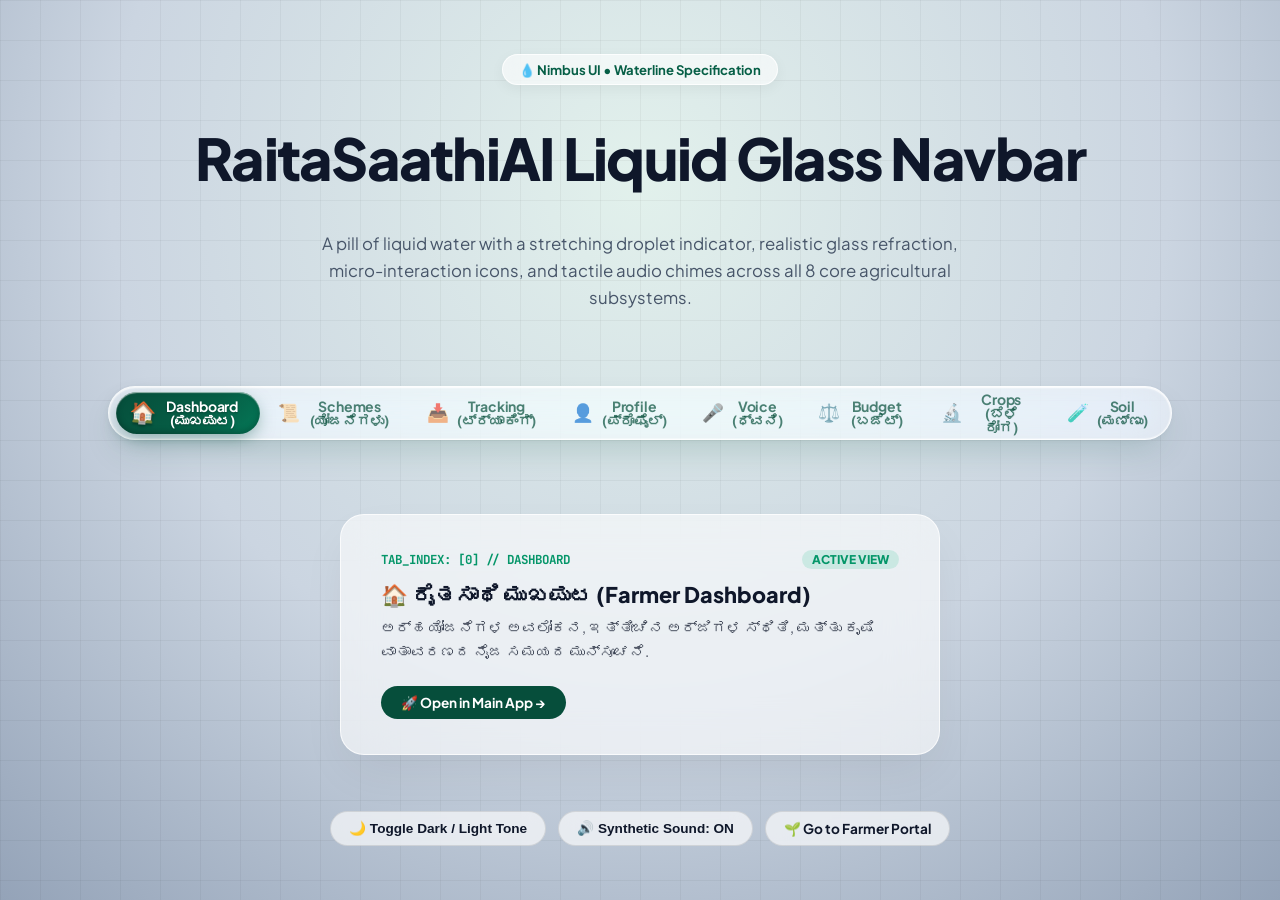
==== commit 1ee08a30: "Add all 8 navigation icons to liquid glass navbar and fix all missing button icons" ====
--- a/fallow-row.html
+++ b/fallow-row.html
@@ -1,2486 +1,446 @@
 <!DOCTYPE html>
 <html lang="en">
 <head>
-<meta charset="UTF-8">
-<meta name="viewport" content="width=device-width, initial-scale=1.0">
-<title>Fallow Row — Heirloom Seed House &amp; Living Archive</title>
-<link rel="preconnect" href="https://fonts.googleapis.com">
-<link rel="preconnect" href="https://fonts.gstatic.com" crossorigin>
-<link href="https://fonts.googleapis.com/css2?family=Anton&family=Inter:wght@400;500;600;700&family=Martian+Mono:wght@400;500;700&display=swap" rel="stylesheet">
-<style>
-/* ==========================================================================
-   FALLOW ROW — DESIGN SYSTEM & ENGINE TOKENS
-   ========================================================================== */
-:root {
-  /* Palette */
-  --c-cream: #e7e2d8;
-  --c-ink: #171717;
-  --c-red: #ef493c;
-  --c-deep-red: #b92725;
-  --c-paper: #fffdf8;
-  --c-loam: #241a12;
-  --c-hairline: rgba(23, 23, 23, 0.16);
-  --c-hairline-subtle: rgba(23, 23, 23, 0.08);
-  --c-muted: rgba(23, 23, 23, 0.56);
-  --c-muted-inv: rgba(231, 226, 216, 0.55);
-  --c-hairline-inv: rgba(231, 226, 216, 0.18);
-
-  /* Typography */
-  --font-display: 'Anton', -apple-system, sans-serif;
-  --font-body: 'Inter', -apple-system, sans-serif;
-  --font-mono: 'Martian Mono', monospace;
-
-  /* Easing curves */
-  --ease-out: cubic-bezier(0.22, 1, 0.36, 1);
-  --ease-stage: cubic-bezier(0.65, 0, 0.35, 1);
-
-  /* Stage 1: Hero vars */
-  --hero-type-y: 0px;
-  --hero-type-scale: 1;
-  --hero-type-alpha: 1;
-
-  /* Stage 2: Manifesto vars */
-  --manifesto-wipe: 0%;
-  --manifesto-scale: 1;
-
-  /* Stage 3: Card rail vars */
-  --rail-x: 0px;
-  --rail-meter: 0%;
-
-  /* Stage 4: Artifact vars */
-  --packet-alpha: 0;
-  --packet-enter: 38px;
-  --packet-scale: 0.78;
-  --packet-cut: 0;
-  --packet-meter: 0%;
-  --packet-copy-x: 0px;
-
-  /* Stage 5: Season band vars */
-  --season-y: -4%;
-  --season-scale: 1.10;
-}
-
-/* Reset & Basics */
-*, *::before, *::after {
-  box-sizing: border-box;
-  margin: 0;
-  padding: 0;
-}
-
-html {
-  background-color: var(--c-cream);
-  color: var(--c-ink);
-  font-family: var(--font-body);
-  font-size: 16px;
-  line-height: 1.5;
-  text-rendering: optimizeLegibility;
-  -webkit-font-smoothing: antialiased;
-}
-
-body {
-  overflow-x: hidden;
-  position: relative;
-  background-color: var(--c-cream);
-}
-
-::selection {
-  background: var(--c-red);
-  color: var(--c-paper);
-}
-
-/* Mono utility */
-.mono-label {
-  font-family: var(--font-mono);
-  font-size: 10.5px;
-  line-height: 1.3;
-  letter-spacing: 0.18em;
-  text-transform: uppercase;
-  font-weight: 400;
-}
-
-/* Per-atom reveal system */
-.word-span {
-  display: inline-block;
-  transform: translateY(0.42em);
-  opacity: 0;
-  transition: transform 0.65s var(--ease-out), opacity 0.65s var(--ease-out);
-  transition-delay: var(--d, 0ms);
-  white-space: pre-wrap;
-}
-
-.rev-in .word-span,
-.rev-in.word-span {
-  transform: translateY(0);
-  opacity: 1;
-}
-
-[data-rev] {
-  opacity: 0;
-  transform: translateY(18px);
-  transition: opacity 0.7s var(--ease-out), transform 0.7s var(--ease-out);
-  transition-delay: var(--d, 0ms);
-}
-
-[data-rev].rev-in {
-  opacity: 1;
-  transform: translateY(0);
-}
-
-/* ==========================================================================
-   TOP BAR / RUNNING HEADER
-   ========================================================================== */
-.top-bar {
-  position: fixed;
-  top: 0;
-  left: 0;
-  width: 100%;
-  height: 48px;
-  z-index: 999;
-  display: flex;
-  align-items: center;
-  justify-content: space-between;
-  padding: 0 24px;
-  background: rgba(231, 226, 216, 0.94);
-  backdrop-filter: blur(8px);
-  -webkit-backdrop-filter: blur(8px);
-  border-bottom: 1px solid var(--c-hairline);
-  color: var(--c-ink);
-  transition: background 0.3s ease, border-color 0.3s ease, color 0.3s ease;
-}
-
-.top-bar.is-dark {
-  background: rgba(36, 26, 18, 0.94);
-  border-bottom: 1px solid var(--c-hairline-inv);
-  color: var(--c-cream);
-}
-
-.top-bar-brand {
-  font-family: var(--font-display);
-  font-size: 20px;
-  letter-spacing: -0.02em;
-  text-decoration: none;
-  color: inherit;
-  display: flex;
-  align-items: center;
-  gap: 6px;
-}
-
-.top-bar-brand .mark-red {
-  color: var(--c-red);
-}
-
-.top-bar-meta {
-  display: flex;
-  gap: 28px;
-  align-items: center;
-}
-
-.top-bar-nav {
-  display: flex;
-  gap: 20px;
-  list-style: none;
-}
-
-.top-bar-nav a {
-  text-decoration: none;
-  color: inherit;
-  transition: color 0.2s;
-}
-
-.top-bar-nav a:hover {
-  color: var(--c-red);
-}
-
-/* Global scroll scrub progress line */
-.scroll-meter-global {
-  position: fixed;
-  top: 48px;
-  left: 0;
-  width: 100%;
-  height: 2px;
-  z-index: 1000;
-  background: transparent;
-}
-
-.scroll-meter-global-fill {
-  height: 100%;
-  width: 0%;
-  background: var(--c-red);
-  transition: width 0.08s linear;
-}
-
-/* ==========================================================================
-   PINNED STAGE SCAFFOLD
-   ========================================================================== */
-.stage {
-  position: relative;
-  width: 100%;
-}
-
-.stage-inner {
-  position: sticky;
-  top: 0;
-  left: 0;
-  width: 100%;
-  height: 100svh;
-  height: 100vh;
-  overflow: hidden;
-}
-
-/* ==========================================================================
-   STAGE 1: POSTER HERO (280svh, Dark Loam ground)
-   ========================================================================== */
-#stage-hero {
-  height: 280svh;
-  background: var(--c-loam);
-}
-
-#stage-hero .stage-inner {
-  background: var(--c-loam);
-  color: var(--c-cream);
-  display: flex;
-  flex-direction: column;
-  justify-content: space-between;
-  padding: 80px 32px 32px;
-}
-
-.hero-canvas {
-  position: absolute;
-  top: 0;
-  left: 0;
-  width: 100%;
-  height: 100%;
-  pointer-events: none;
-  z-index: 1;
-}
-
-.hero-content {
-  position: relative;
-  z-index: 2;
-  margin: auto 0;
-  width: 100%;
-  display: flex;
-  flex-direction: column;
-  align-items: center;
-  justify-content: center;
-  text-align: center;
-  transform: translateY(var(--hero-type-y)) scale(var(--hero-type-scale));
-  opacity: var(--hero-type-alpha);
-  will-change: transform, opacity;
-  transform-origin: center center;
-}
-
-.hero-eyebrow {
-  font-family: var(--font-display);
-  text-transform: uppercase;
-  line-height: 0.86;
-  letter-spacing: -0.025em;
-  color: var(--c-cream);
-  white-space: nowrap;
-  /* Chars-aware clamp for 'OPEN-POLLINATED & HEIRLOOM SEEDS' (33 chars) */
-  font-size: min(clamp(26px, 4.4vw, 68px), calc(92vw / (33 * 0.44)));
-  margin-bottom: 0.15em;
-}
-
-.hero-title {
-  font-family: var(--font-display);
-  text-transform: uppercase;
-  line-height: 0.84;
-  letter-spacing: -0.04em;
-  color: var(--c-red);
-  white-space: nowrap;
-  /* Chars-aware clamp for 'FALLOW ROW' (10 chars) */
-  font-size: min(clamp(72px, 17.5vw, 240px), calc(92vw / (10 * 0.44)));
-  text-shadow: 0 1px 0 rgba(0,0,0,0.4);
-}
-
-.hero-subtag {
-  margin-top: 24px;
-  display: flex;
-  align-items: center;
-  gap: 16px;
-  color: var(--c-muted-inv);
-}
-
-.hero-subtag .dot {
-  width: 6px;
-  height: 6px;
-  background: var(--c-red);
-  display: inline-block;
-}
-
-.hero-bottom-bar {
-  position: relative;
-  z-index: 2;
-  width: 100%;
-  display: flex;
-  justify-content: space-between;
-  align-items: flex-end;
-  border-top: 1px solid var(--c-hairline-inv);
-  padding-top: 16px;
-  color: var(--c-muted-inv);
-  opacity: var(--hero-type-alpha);
-  transition: opacity 0.2s;
-}
-
-.hero-meta-item {
-  display: flex;
-  flex-direction: column;
-  gap: 4px;
-}
-
-.hero-meta-item span.val {
-  color: var(--c-cream);
-  font-weight: 500;
-}
-
-/* ==========================================================================
-   STAGE 2: MANIFESTO CLIP-WIPE (260svh, Cream ground)
-   ========================================================================== */
-#stage-manifesto {
-  height: 260svh;
-  background: var(--c-cream);
-}
-
-#stage-manifesto .stage-inner {
-  display: flex;
-  flex-direction: column;
-  justify-content: center;
-  align-items: center;
-  padding: 64px 32px;
-  background: var(--c-cream);
-}
-
-.manifesto-header {
-  position: absolute;
-  top: 72px;
-  left: 32px;
-  right: 32px;
-  display: flex;
-  justify-content: space-between;
-  border-bottom: 1px solid var(--c-hairline);
-  padding-bottom: 12px;
-}
-
-.manifesto-wrap {
-  position: relative;
-  max-width: 16ch;
-  width: 100%;
-  margin: 0 auto;
-  transform: scale(var(--manifesto-scale));
-  transform-origin: center center;
-  will-change: transform;
-}
-
-.manifesto-sentence {
-  font-family: var(--font-display);
-  font-size: clamp(34px, 5.6vw, 78px);
-  line-height: 0.88;
-  letter-spacing: -0.035em;
-  text-transform: uppercase;
-  margin: 0;
-  padding: 0;
-  word-break: normal;
-}
-
-.manifesto-base {
-  color: rgba(23, 23, 23, 0.34);
-  user-select: none;
-}
-
-.manifesto-fill {
-  position: absolute;
-  top: 0;
-  left: 0;
-  width: 100%;
-  height: 100%;
-  color: var(--c-ink);
-  pointer-events: none;
-  clip-path: inset(calc(100% - var(--manifesto-wipe)) 0 0);
-  will-change: clip-path;
-}
-
-.manifesto-footer {
-  position: absolute;
-  bottom: 40px;
-  left: 32px;
-  right: 32px;
-  display: flex;
-  justify-content: space-between;
-  align-items: center;
-  border-top: 1px solid var(--c-hairline);
-  padding-top: 14px;
-}
-
-.manifesto-foot-note {
-  max-width: 48ch;
-  font-size: 13.5px;
-  color: var(--c-muted);
-  line-height: 1.45;
-}
-
-/* ==========================================================================
-   STAGE 3: HORIZONTAL CARD RAIL (340svh, Cream ground)
-   ========================================================================== */
-#stage-rail {
-  height: 340svh;
-  background: var(--c-cream);
-}
-
-#stage-rail .stage-inner {
-  display: flex;
-  flex-direction: column;
-  justify-content: space-between;
-  padding: 72px 0 32px;
-  background: var(--c-cream);
-}
-
-.rail-top {
-  padding: 0 32px;
-  display: flex;
-  justify-content: space-between;
-  align-items: flex-end;
-  border-bottom: 1px solid var(--c-hairline);
-  padding-bottom: 14px;
-}
-
-.rail-title {
-  font-family: var(--font-display);
-  font-size: clamp(28px, 4vw, 44px);
-  line-height: 0.88;
-  letter-spacing: -0.03em;
-  text-transform: uppercase;
-}
-
-.rail-track-outer {
-  position: relative;
-  width: 100%;
-  overflow: hidden;
-  margin: auto 0;
-  padding: 24px 0;
-}
-
-.rail-track {
-  display: flex;
-  flex-wrap: nowrap;
-  gap: 24px;
-  padding-left: 32px;
-  padding-right: 32px;
-  transform: translateX(var(--rail-x));
-  will-change: transform;
-}
-
-.variety-card {
-  flex: 0 0 clamp(230px, 26vw, 330px);
-  background: var(--c-paper);
-  border: 1.5px solid var(--c-ink);
-  display: flex;
-  flex-direction: column;
-  position: relative;
-  transition: transform 0.25s var(--ease-out);
-}
-
-.variety-card:hover {
-  transform: translateY(-4px);
-}
-
-.card-header-bar {
-  display: flex;
-  justify-content: space-between;
-  align-items: center;
-  padding: 8px 12px;
-  border-bottom: 1.5px solid var(--c-ink);
-  background: var(--c-paper);
-}
-
-.card-plate-wrap {
-  width: 100%;
-  aspect-ratio: 3 / 4;
-  position: relative;
-  background: #f4efe6;
-  border-bottom: 1.5px solid var(--c-ink);
-  overflow: hidden;
-}
-
-.card-plate-canvas {
-  width: 100%;
-  height: 100%;
-  display: block;
-}
-
-.card-body {
-  padding: 14px 14px 12px;
-  display: flex;
-  flex-direction: column;
-  gap: 6px;
-  background: var(--c-paper);
-}
-
-.card-title {
-  font-family: var(--font-display);
-  font-size: 24px;
-  line-height: 0.9;
-  letter-spacing: -0.025em;
-  text-transform: uppercase;
-  color: var(--c-ink);
-}
-
-.card-meta-row {
-  display: flex;
-  justify-content: space-between;
-  align-items: baseline;
-  margin-top: 4px;
-  border-top: 1px solid var(--c-hairline);
-  padding-top: 6px;
-}
-
-.card-price {
-  font-family: var(--font-mono);
-  font-size: 11px;
-  font-weight: 700;
-  color: var(--c-red);
-  letter-spacing: 0.18em;
-}
-
-.rail-footer-bar {
-  padding: 0 32px;
-  display: flex;
-  flex-direction: column;
-  gap: 8px;
-}
-
-.rail-meter-track {
-  width: 100%;
-  height: 2px;
-  background: var(--c-hairline);
-  position: relative;
-}
-
-.rail-meter-fill {
-  position: absolute;
-  top: 0;
-  left: 0;
-  height: 100%;
-  width: var(--rail-meter);
-  background: var(--c-red);
-  will-change: width;
-}
-
-.rail-meter-labels {
-  display: flex;
-  justify-content: space-between;
-  color: var(--c-muted);
-}
-
-/* ==========================================================================
-   STAGE 4: THE PRINTED ARTIFACT (420svh, Dark Loam ground)
-   ========================================================================== */
-#stage-artifact {
-  height: 420svh;
-  background: var(--c-loam);
-}
-
-#stage-artifact .stage-inner {
-  background: var(--c-loam);
-  color: var(--c-cream);
-  display: grid;
-  grid-template-columns: 1fr 1.15fr;
-  gap: 48px;
-  align-items: center;
-  padding: 72px 48px 36px;
-  overflow: hidden;
-}
-
-.artifact-copy-col {
-  display: flex;
-  flex-direction: column;
-  gap: 24px;
-  max-width: 520px;
-  transform: translateX(var(--packet-copy-x));
-  will-change: transform;
-}
-
-.artifact-step-indicator {
-  display: inline-flex;
-  align-items: center;
-  gap: 8px;
-  color: var(--c-red);
-}
-
-.artifact-title {
-  font-family: var(--font-display);
-  font-size: clamp(38px, 4.8vw, 68px);
-  line-height: 0.88;
-  letter-spacing: -0.035em;
-  text-transform: uppercase;
-  color: var(--c-cream);
-}
-
-.artifact-desc {
-  font-size: 15px;
-  line-height: 1.55;
-  color: var(--c-muted-inv);
-}
-
-.artifact-cues-list {
-  display: flex;
-  flex-direction: column;
-  gap: 8px;
-  border-top: 1px solid var(--c-hairline-inv);
-  padding-top: 16px;
-}
-
-.artifact-cue {
-  display: grid;
-  grid-template-columns: 24px 1fr auto;
-  align-items: center;
-  gap: 12px;
-  padding: 8px 12px;
-  border: 1px solid transparent;
-  color: var(--c-muted-inv);
-  transition: all 0.25s var(--ease-out);
-}
-
-.artifact-cue.is-active {
-  border-color: var(--c-red);
-  color: var(--c-cream);
-  background: rgba(239, 73, 60, 0.08);
-}
-
-.artifact-cue.is-past {
-  color: var(--c-cream);
-  border-color: rgba(231, 226, 216, 0.22);
-}
-
-.cue-num {
-  font-family: var(--font-mono);
-  font-size: 10px;
-  color: var(--c-red);
-  letter-spacing: 0.1em;
-}
-
-.cue-status {
-  font-family: var(--font-mono);
-  font-size: 10px;
-  letter-spacing: 0.18em;
-  text-transform: uppercase;
-  color: var(--c-muted-inv);
-}
-
-.artifact-cue.is-active .cue-status {
-  color: var(--c-red);
-}
-
-.artifact-cue.is-past .cue-status {
-  color: #79c388;
-}
-
-/* Right col: The physical paper packet */
-.artifact-stage-wrap {
-  display: flex;
-  flex-direction: column;
-  align-items: center;
-  justify-content: center;
-  position: relative;
-  width: 100%;
-  height: 100%;
-}
-
-.packet-holder {
-  width: min(340px, 86%);
-  aspect-ratio: 3 / 4;
-  background: var(--c-paper);
-  border: 1.5px solid var(--c-ink);
-  color: var(--c-ink);
-  position: relative;
-  display: flex;
-  flex-direction: column;
-  box-shadow: 0 20px 48px rgba(0, 0, 0, 0.4);
-  transform: translateY(var(--packet-enter)) scale(var(--packet-scale));
-  opacity: var(--packet-alpha);
-  will-change: transform, opacity;
-  overflow: hidden;
-}
-
-/* Header on the packet */
-.packet-header {
-  border-bottom: 1.5px solid var(--c-ink);
-  padding: 10px 14px 8px;
-  display: flex;
-  flex-direction: column;
-  gap: 2px;
-  background: #fbf8f0;
-}
-
-.packet-house-brand {
-  display: flex;
-  justify-content: space-between;
-  align-items: baseline;
-}
-
-.packet-variety-title {
-  font-family: var(--font-display);
-  font-size: 32px;
-  line-height: 0.88;
-  letter-spacing: -0.03em;
-  text-transform: uppercase;
-  color: var(--c-ink);
-  margin-top: 4px;
-}
-
-.packet-latin-name {
-  font-style: italic;
-  font-size: 11.5px;
-  color: var(--c-muted);
-}
-
-/* Specimen Plate on the packet */
-.packet-plate-box {
-  flex: 1;
-  position: relative;
-  background: #f4efe6;
-  border-bottom: 1.5px solid var(--c-ink);
-  overflow: hidden;
-  display: flex;
-  align-items: center;
-  justify-content: center;
-}
-
-.packet-plate-canvas {
-  width: 100%;
-  height: 100%;
-  display: block;
-}
-
-.packet-stamp-watermark {
-  position: absolute;
-  bottom: 8px;
-  right: 10px;
-  border: 1px dashed var(--c-ink);
-  padding: 3px 6px;
-  font-family: var(--font-mono);
-  font-size: 9px;
-  letter-spacing: 0.16em;
-  color: var(--c-ink);
-  background: rgba(255, 253, 248, 0.85);
-}
-
-/* Footer values: filled dynamically on index change */
-.packet-footer {
-  padding: 10px 14px 12px;
-  display: flex;
-  flex-direction: column;
-  gap: 5px;
-  background: #fbf8f0;
-}
-
-.packet-val-row {
-  display: flex;
-  justify-content: space-between;
-  align-items: baseline;
-  border-bottom: 1px dotted rgba(23, 23, 23, 0.22);
-  padding-bottom: 2px;
-}
-
-.packet-val-row:last-child {
-  border-bottom: none;
-}
-
-.packet-print-val {
-  font-family: var(--font-mono);
-  font-size: 10.5px;
-  font-weight: 700;
-  letter-spacing: 0.18em;
-  color: var(--c-red);
-}
-
-/* Perforation tear across the packet */
-.packet-perforation {
-  position: absolute;
-  top: 110px;
-  left: -4px;
-  right: -4px;
-  height: 0;
-  border-top: 2px dashed var(--c-ink);
-  transform: translateY(calc(var(--packet-cut) * 20px));
-  opacity: var(--packet-cut);
-  z-index: 5;
-  pointer-events: none;
-  display: flex;
-  justify-content: space-between;
-  align-items: center;
-  padding: 0 6px;
-}
-
-.packet-perforation::before,
-.packet-perforation::after {
-  content: '✂';
-  font-size: 11px;
-  color: var(--c-ink);
-  transform: translateY(-8px);
-}
-
-.packet-live-status {
-  margin-top: 18px;
-  display: flex;
-  align-items: center;
-  gap: 8px;
-  padding: 6px 14px;
-  background: rgba(23, 23, 23, 0.5);
-  border: 1px solid var(--c-hairline-inv);
-  color: var(--c-cream);
-}
-
-.packet-live-status .indicator-dot {
-  width: 6px;
-  height: 6px;
-  background: var(--c-red);
-  border-radius: 50%;
-  animation: pulse-dot 1.8s infinite ease-in-out;
-}
-
-@keyframes pulse-dot {
-  0%, 100% { opacity: 0.3; transform: scale(0.9); }
-  50% { opacity: 1; transform: scale(1.3); }
-}
-
-/* ==========================================================================
-   STAGE 5: PARALLAX SEASON BAND (300svh, Cream ground)
-   ========================================================================== */
-#stage-season {
-  height: 300svh;
-  background: var(--c-cream);
-}
-
-#stage-season .stage-inner {
-  display: flex;
-  flex-direction: column;
-  justify-content: flex-end;
-  padding: 80px 32px 48px;
-  background: var(--c-cream);
-}
-
-.season-canvas-wrap {
-  position: absolute;
-  top: 0;
-  left: 0;
-  width: 100%;
-  height: 100%;
-  overflow: hidden;
-  pointer-events: none;
-  z-index: 1;
-}
-
-.season-canvas {
-  width: 100%;
-  height: 100%;
-  display: block;
-  transform: translateY(var(--season-y)) scale(var(--season-scale));
-  will-change: transform;
-}
-
-.season-content {
-  position: relative;
-  z-index: 2;
-  width: 100%;
-  display: flex;
-  flex-direction: column;
-  gap: 36px;
-}
-
-.season-headline-box {
-  display: flex;
-  flex-direction: column;
-  gap: 12px;
-  border-bottom: 1.5px solid var(--c-ink);
-  padding-bottom: 24px;
-}
-
-.season-headline {
-  font-family: var(--font-display);
-  font-size: clamp(40px, 6.2vw, 92px);
-  line-height: 0.86;
-  letter-spacing: -0.04em;
-  text-transform: uppercase;
-}
-
-.season-chapters-row {
-  display: grid;
-  grid-template-columns: repeat(3, 1fr);
-  gap: 28px;
-}
-
-.season-chapter {
-  border-top: 2px solid var(--c-ink);
-  padding-top: 14px;
-  display: flex;
-  flex-direction: column;
-  gap: 12px;
-  opacity: 0.3;
-  transition: opacity 0.3s var(--ease-out), transform 0.3s var(--ease-out);
-}
-
-.season-chapter.is-active {
-  opacity: 1;
-  border-top-color: var(--c-red);
-  transform: translateY(-4px);
-}
-
-.chapter-badge {
-  color: var(--c-red);
-}
-
-.chapter-title {
-  font-family: var(--font-display);
-  font-size: 26px;
-  line-height: 0.9;
-  letter-spacing: -0.025em;
-  text-transform: uppercase;
-}
-
-.chapter-body {
-  font-size: 14px;
-  line-height: 1.5;
-  color: var(--c-muted);
-}
-
-/* ==========================================================================
-   POST-PIN BAND 1: RULED PRICE LEDGER TABLE
-   ========================================================================== */
-.band-ledger {
-  background: var(--c-cream);
-  padding: 120px 32px 96px;
-  border-top: 1.5px solid var(--c-ink);
-  position: relative;
-  z-index: 10;
-}
-
-.band-inner {
-  max-width: 1180px;
-  margin: 0 auto;
-}
-
-.band-title-bar {
-  display: flex;
-  justify-content: space-between;
-  align-items: flex-end;
-  margin-bottom: 40px;
-  border-bottom: 1.5px solid var(--c-ink);
-  padding-bottom: 16px;
-}
-
-.band-title {
-  font-family: var(--font-display);
-  font-size: clamp(34px, 4.8vw, 64px);
-  line-height: 0.88;
-  letter-spacing: -0.035em;
-  text-transform: uppercase;
-}
-
-.ledger-table-wrap {
-  width: 100%;
-  overflow-x: auto;
-  border: 1.5px solid var(--c-ink);
-  background: var(--c-paper);
-}
-
-.ledger-table {
-  width: 100%;
-  border-collapse: collapse;
-  text-align: left;
-}
-
-.ledger-table th {
-  background: #f4efe6;
-  border-bottom: 1.5px solid var(--c-ink);
-  border-right: 1px solid var(--c-hairline);
-  padding: 12px 16px;
-  font-family: var(--font-mono);
-  font-size: 10.5px;
-  letter-spacing: 0.18em;
-  text-transform: uppercase;
-  color: var(--c-ink);
-}
-
-.ledger-table th:last-child {
-  border-right: none;
-}
-
-.ledger-table td {
-  padding: 14px 16px;
-  border-bottom: 1px solid var(--c-hairline);
-  border-right: 1px solid var(--c-hairline);
-  font-size: 14px;
-}
-
-.ledger-table td:last-child {
-  border-right: none;
-}
-
-.ledger-table tr:last-child td {
-  border-bottom: none;
-}
-
-.ledger-table tr:hover td {
-  background: #faf6ee;
-}
-
-.ledger-variety-name {
-  font-family: var(--font-display);
-  font-size: 20px;
-  line-height: 0.95;
-  letter-spacing: -0.02em;
-  text-transform: uppercase;
-}
-
-.ledger-price {
-  font-family: var(--font-mono);
-  font-size: 12px;
-  font-weight: 700;
-  color: var(--c-red);
-  letter-spacing: 0.16em;
-}
-
-.stock-tag {
-  display: inline-block;
-  padding: 2px 6px;
-  border: 1px solid var(--c-ink);
-  font-family: var(--font-mono);
-  font-size: 9.5px;
-  letter-spacing: 0.14em;
-  text-transform: uppercase;
-  background: var(--c-paper);
-}
-
-.stock-tag.low {
-  border-color: var(--c-red);
-  color: var(--c-red);
-}
-
-/* ==========================================================================
-   POST-PIN BAND 2: FAQ NATIVE DETAILS
-   ========================================================================== */
-.band-faq {
-  background: var(--c-cream);
-  padding: 96px 32px 120px;
-  border-top: 1.5px solid var(--c-ink);
-}
-
-.faq-list {
-  display: flex;
-  flex-direction: column;
-  border-top: 1.5px solid var(--c-ink);
-  margin-top: 32px;
-}
-
-.faq-item {
-  border-bottom: 1px solid var(--c-hairline);
-  transition: background 0.2s;
-}
-
-.faq-item[open] {
-  background: rgba(255, 253, 248, 0.6);
-  border-bottom: 1.5px solid var(--c-ink);
-}
-
-.faq-summary {
-  list-style: none;
-  padding: 22px 16px;
-  cursor: pointer;
-  display: grid;
-  grid-template-columns: 48px 1fr auto;
-  align-items: center;
-  gap: 16px;
-  user-select: none;
-}
-
-.faq-summary::-webkit-details-marker {
-  display: none;
-}
-
-.faq-index {
-  font-family: var(--font-mono);
-  font-size: 11px;
-  color: var(--c-red);
-  letter-spacing: 0.14em;
-}
-
-.faq-q-title {
-  font-family: var(--font-display);
-  font-size: clamp(22px, 2.6vw, 32px);
-  line-height: 0.95;
-  letter-spacing: -0.025em;
-  text-transform: uppercase;
-  color: var(--c-ink);
-}
-
-.faq-marker {
-  font-family: var(--font-mono);
-  font-size: 16px;
-  color: var(--c-ink);
-  transition: transform 0.25s var(--ease-out);
-  width: 20px;
-  text-align: center;
-}
-
-.faq-item[open] .faq-marker {
-  transform: rotate(45deg);
-  color: var(--c-red);
-}
-
-.faq-answer {
-  padding: 0 16px 24px 64px;
-  max-width: 74ch;
-  font-size: 15px;
-  line-height: 1.6;
-  color: var(--c-muted);
-}
-
-.faq-answer p + p {
-  margin-top: 12px;
-}
-
-/* ==========================================================================
-   POST-PIN BAND 3: DARK FOOTER (#241a12)
-   ========================================================================== */
-.site-footer {
-  background: var(--c-loam);
-  color: var(--c-cream);
-  padding: 96px 32px 48px;
-  border-top: 1.5px solid var(--c-ink);
-  position: relative;
-  z-index: 10;
-}
-
-.footer-top-grid {
-  display: grid;
-  grid-template-columns: 2fr 1fr 1fr 1fr;
-  gap: 48px;
-  border-bottom: 1px solid var(--c-hairline-inv);
-  padding-bottom: 64px;
-  margin-bottom: 48px;
-}
-
-.footer-brand-lockup {
-  display: flex;
-  flex-direction: column;
-  gap: 16px;
-}
-
-.footer-logo {
-  font-family: var(--font-display);
-  font-size: 48px;
-  line-height: 0.86;
-  letter-spacing: -0.035em;
-  text-transform: uppercase;
-}
-
-.footer-logo .mark-red {
-  color: var(--c-red);
-}
-
-.footer-mission {
-  font-size: 14px;
-  line-height: 1.55;
-  color: var(--c-muted-inv);
-  max-width: 38ch;
-}
-
-.footer-col {
-  display: flex;
-  flex-direction: column;
-  gap: 14px;
-}
-
-.footer-col-title {
-  color: var(--c-red);
-  margin-bottom: 4px;
-}
-
-.footer-links {
-  list-style: none;
-  display: flex;
-  flex-direction: column;
-  gap: 10px;
-}
-
-.footer-links a {
-  text-decoration: none;
-  color: var(--c-muted-inv);
-  font-size: 14px;
-  transition: color 0.2s;
-}
-
-.footer-links a:hover {
-  color: var(--c-cream);
-}
-
-.footer-bottom-bar {
-  display: flex;
-  justify-content: space-between;
-  align-items: center;
-  flex-wrap: wrap;
-  gap: 16px;
-  color: var(--c-muted-inv);
-}
-
-.edition-stamp {
-  border: 1px solid var(--c-hairline-inv);
-  padding: 4px 10px;
-  display: inline-flex;
-  align-items: center;
-  gap: 8px;
-}
-
-.edition-stamp .stamp-dot {
-  width: 5px;
-  height: 5px;
-  background: var(--c-red);
-}
-
-/* ==========================================================================
-   PREFERS-REDUCED-MOTION OVERRIDES (MANDATORY SAFE FALLBACK)
-   ========================================================================== */
-@media (prefers-reduced-motion: reduce) {
-  .stage {
-    height: auto !important;
-  }
-  .stage-inner {
-    position: static !important;
-    height: auto !important;
-    overflow: visible !important;
-    padding-top: 40px !important;
-    padding-bottom: 40px !important;
-  }
-  .word-span,
-  [data-rev] {
-    opacity: 1 !important;
-    transform: none !important;
-    transition: none !important;
-  }
-  .manifesto-fill {
-    clip-path: none !important;
-    opacity: 1 !important;
-  }
-  .manifesto-base {
-    display: none !important;
-  }
-  .rail-track {
-    flex-wrap: wrap !important;
-    transform: none !important;
-    justify-content: center !important;
-  }
-  .rail-meter-fill {
-    width: 100% !important;
-  }
-  .packet-holder {
-    opacity: 1 !important;
-    transform: none !important;
-  }
-  .season-chapter {
-    opacity: 1 !important;
-    transform: none !important;
-  }
-  .season-canvas {
-    transform: none !important;
-  }
-}
-
-/* ==========================================================================
-   RESPONSIVE ADJUSTMENTS
-   ========================================================================== */
-@media (max-width: 960px) {
-  #stage-artifact .stage-inner {
-    grid-template-columns: 1fr;
-    gap: 32px;
-    padding: 64px 24px 32px;
-    overflow-y: auto;
-  }
-  .artifact-copy-col {
-    max-width: 100%;
-  }
-  .season-chapters-row {
-    grid-template-columns: 1fr;
-    gap: 16px;
-  }
-  .footer-top-grid {
-    grid-template-columns: 1fr 1fr;
-    gap: 32px;
-  }
-}
-
-@media (max-width: 640px) {
-  .top-bar-meta {
-    display: none;
-  }
-  .hero-bottom-bar {
-    flex-direction: column;
-    align-items: flex-start;
-    gap: 12px;
-  }
-  .footer-top-grid {
-    grid-template-columns: 1fr;
-    gap: 28px;
-  }
-  .faq-summary {
-    grid-template-columns: 28px 1fr auto;
-    padding: 16px 8px;
-  }
-  .faq-answer {
-    padding-left: 36px;
-  }
-}
-</style>
+  <meta charset="UTF-8">
+  <meta name="viewport" content="width=device-width, initial-scale=1.0">
+  <title>RaitaSaathiAI — Nimbus Liquid Glass Navbar</title>
+  <link rel="preconnect" href="https://fonts.googleapis.com">
+  <link rel="preconnect" href="https://fonts.gstatic.com" crossorigin>
+  <link href="https://fonts.googleapis.com/css2?family=Plus+Jakarta+Sans:wght@400;500;600;700;800&family=JetBrains+Mono:wght@400;600&display=swap" rel="stylesheet">
+  <style>
+    *, *::before, *::after {
+      box-sizing: border-box;
+      margin: 0;
+      padding: 0;
+    }
+
+    body {
+      font-family: 'Plus Jakarta Sans', -apple-system, BlinkMacSystemFont, sans-serif;
+      min-height: 100vh;
+      display: flex;
+      flex-direction: column;
+      align-items: center;
+      justify-content: center;
+      background: radial-gradient(circle at 50% 20%, #e2f1ec 0%, #cbd5e1 55%, #94a3b8 100%);
+      color: #0f172a;
+      transition: background 0.5s ease, color 0.5s ease;
+      overflow-x: hidden;
+      padding: 2rem 1.5rem;
+    }
+
+    body.dark-mode {
+      background: radial-gradient(circle at 50% 20%, #0d2818 0%, #06150b 55%, #020704 100%);
+      color: #f8fafc;
+    }
+
+    /* Ambient background grid */
+    .bg-grid {
+      position: fixed;
+      inset: 0;
+      background-image: linear-gradient(rgba(0,0,0,0.04) 1px, transparent 1px), linear-gradient(90deg, rgba(0,0,0,0.04) 1px, transparent 1px);
+      background-size: 40px 40px;
+      pointer-events: none;
+      z-index: 0;
+    }
+
+    body.dark-mode .bg-grid {
+      background-image: linear-gradient(rgba(255,255,255,0.03) 1px, transparent 1px), linear-gradient(90deg, rgba(255,255,255,0.03) 1px, transparent 1px);
+    }
+
+    .container {
+      position: relative;
+      z-index: 10;
+      max-width: 1100px;
+      width: 100%;
+      text-align: center;
+      display: flex;
+      flex-direction: column;
+      align-items: center;
+      gap: 2.5rem;
+    }
+
+    .badge-pill {
+      display: inline-flex;
+      align-items: center;
+      gap: 6px;
+      padding: 6px 16px;
+      border-radius: 9999px;
+      font-size: 0.82rem;
+      font-weight: 700;
+      background: rgba(255, 255, 255, 0.6);
+      backdrop-filter: blur(12px);
+      border: 1px solid rgba(255, 255, 255, 0.8);
+      box-shadow: 0 4px 14px rgba(0, 0, 0, 0.05);
+      color: #065f46;
+    }
+
+    body.dark-mode .badge-pill {
+      background: rgba(16, 185, 129, 0.15);
+      border-color: rgba(52, 211, 153, 0.3);
+      color: #a7f3d0;
+    }
+
+    h1 {
+      font-size: clamp(2.2rem, 5vw, 3.6rem);
+      font-weight: 800;
+      letter-spacing: -0.03em;
+      line-height: 1.15;
+    }
+
+    p.subtitle {
+      max-width: 650px;
+      font-size: 1.05rem;
+      color: #475569;
+      line-height: 1.6;
+    }
+
+    body.dark-mode p.subtitle {
+      color: #94a3b8;
+    }
+
+    /* ==========================================================================
+       NIMBUS WATERLINE LIQUID GLASS NAVBAR
+       ========================================================================== */
+    .nimbus-wrapper {
+      position: relative;
+      padding: 18px;
+      margin: 1rem 0;
+    }
+
+    .nimbus-nav {
+      --n-tint: rgba(255, 255, 255, 0.45);
+      --n-fg: #064e3b;
+      --n-fg-soft: rgba(6, 78, 59, 0.7);
+      --n-rim: rgba(255, 255, 255, 0.85);
+      position: relative;
+      display: inline-flex;
+      align-items: center;
+      gap: 3px;
+      padding: 6px 8px;
+      border-radius: 9999px;
+      isolation: isolate;
+      user-select: none;
+      -webkit-tap-highlight-color: transparent;
+      box-shadow: 0 16px 36px -10px rgba(6, 78, 59, 0.2), 0 2px 8px rgba(0,0,0,0.04);
+      transition: all 0.3s ease;
+    }
+
+    body.dark-mode .nimbus-nav {
+      --n-tint: rgba(10, 28, 18, 0.55);
+      --n-fg: #f0fdf4;
+      --n-fg-soft: rgba(240, 253, 244, 0.65);
+      --n-rim: rgba(52, 211, 153, 0.35);
+      box-shadow: 0 20px 50px -10px rgba(0, 0, 0, 0.7), 0 0 40px rgba(16, 185, 129, 0.2);
+    }
+
+    .nimbus-glass {
+      position: absolute;
+      inset: 0;
+      border-radius: inherit;
+      z-index: -2;
+      overflow: hidden;
+      background: var(--n-tint);
+      backdrop-filter: blur(20px) saturate(1.6) brightness(1.06);
+      -webkit-backdrop-filter: blur(20px) saturate(1.6) brightness(1.06);
+      border: 1px solid var(--n-rim);
+      box-shadow: inset 0 1px 2px var(--n-rim), inset 0 0 0 1px rgba(255, 255, 255, 0.3);
+    }
+
+    /* Sliding Liquid Droplet */
+    .nimbus-drop {
+      position: absolute;
+      top: 6px;
+      bottom: 6px;
+      left: 0;
+      border-radius: 9999px;
+      z-index: -1;
+      pointer-events: none;
+      will-change: transform, width;
+      background: linear-gradient(135deg, #064e3b 0%, #065f46 60%, #047857 100%);
+      box-shadow: 
+        inset 0 1px 1px rgba(255, 255, 255, 0.6),
+        inset 0 -2px 6px rgba(0, 0, 0, 0.25),
+        0 6px 18px -4px rgba(6, 78, 59, 0.5);
+      transition: transform 0.38s cubic-bezier(0.34, 1.56, 0.64, 1), width 0.38s cubic-bezier(0.34, 1.56, 0.64, 1);
+    }
+
+    body.dark-mode .nimbus-drop {
+      background: linear-gradient(135deg, #10b981 0%, #059669 60%, #047857 100%);
+      box-shadow: 
+        inset 0 1px 1px rgba(255, 255, 255, 0.7),
+        0 0 25px rgba(16, 185, 129, 0.6);
+    }
+
+    .nimbus-item {
+      position: relative;
+      z-index: 1;
+      display: inline-flex;
+      align-items: center;
+      gap: 8px;
+      height: 42px;
+      padding: 0 16px;
+      border: 0;
+      border-radius: 9999px;
+      background: none;
+      color: var(--n-fg-soft);
+      font-family: inherit;
+      font-weight: 700;
+      font-size: 14px;
+      line-height: 1;
+      letter-spacing: -0.01em;
+      text-decoration: none;
+      cursor: pointer;
+      transition: color 0.25s ease, transform 0.2s ease;
+    }
+
+    .nimbus-item:hover {
+      color: var(--n-fg);
+      transform: translateY(-1px);
+    }
+
+    .nimbus-item.active {
+      color: #ffffff !important;
+      text-shadow: 0 1px 2px rgba(0, 0, 0, 0.3);
+    }
+
+    .nv-ico {
+      position: relative;
+      display: inline-flex;
+      font-size: 1.1rem;
+      transition: transform 0.35s cubic-bezier(0.34, 1.56, 0.64, 1);
+    }
+
+    .nimbus-item:hover .nv-ico,
+    .nimbus-item.active .nv-ico {
+      transform: scale(1.22) rotate(4deg);
+    }
+
+    /* Live Preview Pane */
+    .preview-card {
+      background: rgba(255, 255, 255, 0.6);
+      backdrop-filter: blur(24px);
+      -webkit-backdrop-filter: blur(24px);
+      border: 1px solid rgba(255, 255, 255, 0.75);
+      border-radius: 24px;
+      padding: 2.2rem 2.5rem;
+      max-width: 600px;
+      width: 100%;
+      box-shadow: 0 20px 50px -10px rgba(0, 0, 0, 0.08);
+      text-align: left;
+      transition: all 0.3s ease;
+    }
+
+    body.dark-mode .preview-card {
+      background: rgba(10, 24, 16, 0.55);
+      border-color: rgba(52, 211, 153, 0.25);
+      box-shadow: 0 30px 60px rgba(0, 0, 0, 0.6);
+    }
+
+    .controls-row {
+      display: flex;
+      gap: 12px;
+      flex-wrap: wrap;
+      justify-content: center;
+      margin-top: 1rem;
+    }
+
+    .btn-ctrl {
+      background: rgba(255, 255, 255, 0.65);
+      border: 1px solid rgba(0, 0, 0, 0.1);
+      padding: 8px 18px;
+      border-radius: 9999px;
+      font-weight: 700;
+      font-size: 0.85rem;
+      color: inherit;
+      cursor: pointer;
+      backdrop-filter: blur(10px);
+      transition: all 0.2s ease;
+    }
+
+    body.dark-mode .btn-ctrl {
+      background: rgba(255, 255, 255, 0.08);
+      border-color: rgba(255, 255, 255, 0.15);
+      color: #fff;
+    }
+
+    .btn-ctrl:hover {
+      transform: translateY(-2px);
+      box-shadow: 0 4px 14px rgba(0, 0, 0, 0.1);
+    }
+  </style>
 </head>
 <body>
-
-<!-- Global Running Header -->
-<header class="top-bar" id="top-bar">
-  <a href="#stage-hero" class="top-bar-brand">
-    <span>FALLOW</span><span class="mark-red">ROW</span>
-  </a>
-  <div class="top-bar-meta">
-    <span class="mono-label">ISSUE 26.B</span>
-    <span class="mono-label">CATALOGUE DEPOSIT</span>
-    <span class="mono-label">51°45'N 01°15'W</span>
-  </div>
-  <nav>
-    <ul class="top-bar-nav mono-label">
-      <li><a href="#stage-rail">VARIETIES</a></li>
-      <li><a href="#stage-artifact">THE PACKET</a></li>
-      <li><a href="#stage-ledger">LEDGER</a></li>
-    </ul>
-  </nav>
-</header>
-
-<!-- Global Scroll Progress Meter -->
-<div class="scroll-meter-global">
-  <div class="scroll-meter-global-fill" id="global-meter"></div>
-</div>
-
-<!-- ==========================================================================
-     STAGE 1: POSTER HERO (280svh, Dark Loam Ground)
-     ========================================================================== -->
-<section class="stage" id="stage-hero">
-  <div class="stage-inner">
-    <canvas class="hero-canvas" id="canvas-hero"></canvas>
-
-    <div class="hero-content">
-      <div class="hero-eyebrow split-words">OPEN-POLLINATED &amp; HEIRLOOM SEEDS</div>
-      <div class="hero-title">FALLOW ROW</div>
-      <div class="hero-subtag mono-label" data-rev style="--d:120ms;">
-        <span>EST. 1894</span>
-        <span class="dot"></span>
-        <span>TESTED LIVING SEED</span>
-        <span class="dot"></span>
-        <span>COLD PACKETED</span>
+  <div class="bg-grid"></div>
+
+  <div class="container">
+    <div class="badge-pill">
+      <span>💧 Nimbus UI • Waterline Specification</span>
+    </div>
+
+    <h1>RaitaSaathiAI Liquid Glass Navbar</h1>
+    <p class="subtitle">
+      A pill of liquid water with a stretching droplet indicator, realistic glass refraction, micro-interaction icons, and tactile audio chimes across all 8 core agricultural subsystems.
+    </p>
+
+    <!-- The Liquid Glass Navbar with ALL 8 Icons -->
+    <div class="nimbus-wrapper">
+      <nav class="nimbus-nav" id="nimbus-nav">
+        <div class="nimbus-glass"></div>
+        <div class="nimbus-drop" id="nimbus-drop"></div>
+
+        <button type="button" class="nimbus-item active" data-index="0" data-tab="dashboard">
+          <span class="nv-ico">🏠</span>
+          <span class="nv-label">Dashboard (ಮುಖಪುಟ)</span>
+        </button>
+
+        <button type="button" class="nimbus-item" data-index="1" data-tab="schemes">
+          <span class="nv-ico">📜</span>
+          <span class="nv-label">Schemes (ಯೋಜನೆಗಳು)</span>
+        </button>
+
+        <button type="button" class="nimbus-item" data-index="2" data-tab="tracking">
+          <span class="nv-ico">📥</span>
+          <span class="nv-label">Tracking (ಟ್ರ್ಯಾಕಿಂಗ್)</span>
+        </button>
+
+        <button type="button" class="nimbus-item" data-index="3" data-tab="profile">
+          <span class="nv-ico">👤</span>
+          <span class="nv-label">Profile (ಪ್ರೊಫೈಲ್)</span>
+        </button>
+
+        <button type="button" class="nimbus-item" data-index="4" data-tab="assistant">
+          <span class="nv-ico">🎤</span>
+          <span class="nv-label">Voice (ಧ್ವನಿ)</span>
+        </button>
+
+        <button type="button" class="nimbus-item" data-index="5" data-tab="calculator">
+          <span class="nv-ico">⚖️</span>
+          <span class="nv-label">Budget (ಬಜೆಟ್)</span>
+        </button>
+
+        <button type="button" class="nimbus-item" data-index="6" data-tab="crop">
+          <span class="nv-ico">🔬</span>
+          <span class="nv-label">Crops (ಬೆಳೆ ರೋಗ)</span>
+        </button>
+
+        <button type="button" class="nimbus-item" data-index="7" data-tab="soil">
+          <span class="nv-ico">🧪</span>
+          <span class="nv-label">Soil (ಮಣ್ಣು)</span>
+        </button>
+      </nav>
+    </div>
+
+    <!-- Active Tab Telemetry Card -->
+    <div class="preview-card" id="preview-card">
+      <div style="display:flex; justify-content:space-between; align-items:center; margin-bottom:12px;">
+        <span style="font-size:0.78rem; font-family:'JetBrains Mono'; color:#059669; font-weight:700;" id="tab-id-tag">TAB_INDEX: [0] // DASHBOARD</span>
+        <span style="font-size:0.75rem; background:rgba(16,185,129,0.15); color:#059669; padding:2px 10px; border-radius:999px; font-weight:800;">ACTIVE VIEW</span>
+      </div>
+      <h3 style="font-size:1.35rem; font-weight:800; margin-bottom:8px;" id="tab-title">🏠 ರೈತಸಾಥಿ ಮುಖಪುಟ (Farmer Dashboard)</h3>
+      <p style="font-size:0.92rem; color:inherit; opacity:0.8; line-height:1.6;" id="tab-desc">
+        ಅರ್ಹ ಯೋಜನೆಗಳ ಅವಲೋಕನ, ಇತ್ತೀಚಿನ ಅರ್ಜಿಗಳ ಸ್ಥಿತಿ, ಮತ್ತು ಕೃಷಿ ವಾತಾವರಣದ ನೈಜ ಸಮಯದ ಮುನ್ಸೂಚನೆ.
+      </p>
+      <div style="margin-top:1.4rem;">
+        <a href="/app" style="background:#064e3b; color:#fff; text-decoration:none; padding:8px 20px; border-radius:9999px; font-size:0.85rem; font-weight:700; display:inline-flex; align-items:center; gap:6px;">
+          🚀 Open in Main App &rarr;
+        </a>
       </div>
     </div>
 
-    <div class="hero-bottom-bar mono-label">
-      <div class="hero-meta-item" data-rev style="--d:180ms;">
-        <span>LATITUDE &amp; SOIL</span>
-        <span class="val">COTSWOLD BRASH &bull; 170M</span>
-      </div>
-      <div class="hero-meta-item" data-rev style="--d:240ms;">
-        <span>CURRENT DEPOSIT</span>
-        <span class="val">LOT FR-2026-B &bull; 84 ACCESSIONS</span>
-      </div>
-      <div class="hero-meta-item" data-rev style="--d:300ms;">
-        <span>METHOD</span>
-        <span class="val">HAND-CURED &bull; VIABILITY ASSAYED</span>
-      </div>
+    <!-- Controls -->
+    <div class="controls-row">
+      <button class="btn-ctrl" onclick="toggleTone()">🌙 Toggle Dark / Light Tone</button>
+      <button class="btn-ctrl" onclick="toggleSound()">🔊 Synthetic Sound: <span id="sound-state">ON</span></button>
+      <a href="/app" class="btn-ctrl" style="text-decoration:none;">🌱 Go to Farmer Portal</a>
     </div>
   </div>
-</section>
-
-<!-- ==========================================================================
-     STAGE 2: MANIFESTO CLIP-WIPE (260svh, Cream Ground)
-     ========================================================================== */
--->
-<section class="stage" id="stage-manifesto">
-  <div class="stage-inner">
-    <div class="manifesto-header mono-label" data-rev style="--d:60ms;">
-      <span>SECTION 01 / PRINCIPLE</span>
-      <span>TRUE-TO-TYPE FOUNDATION</span>
-      <span>RULED INK #171717</span>
-    </div>
-
-    <div class="manifesto-wrap">
-      <!-- Base sentence in 34-percent ink -->
-      <p class="manifesto-sentence manifesto-base" id="manifesto-text-base">
-        A SEED HOUSE IS NOT A STOREHOUSE OF COMMODITIES BUT A RUNNING THREAD OF UNBROKEN LIVING BREATH.
-      </p>
-      <!-- Overlaid sentence in full ink, clipped from bottom up -->
-      <p class="manifesto-sentence manifesto-fill" id="manifesto-text-fill" aria-hidden="true">
-        A SEED HOUSE IS NOT A STOREHOUSE OF COMMODITIES BUT A RUNNING THREAD OF UNBROKEN LIVING BREATH.
-      </p>
-    </div>
-
-    <div class="manifesto-footer">
-      <div class="manifesto-foot-note" data-rev style="--d:140ms;">
-        Every variety in this catalogue has been grown out on our open ground for at least seven generations. We do not sell treated, pelleted, or F1 hybrid seed.
-      </div>
-      <div class="mono-label" data-rev style="--d:200ms;" style="color:var(--c-red);">
-        REF. PROOF DEPOSIT &bull; 1894–2026
-      </div>
-    </div>
-  </div>
-</section>
-
-<!-- ==========================================================================
-     STAGE 3: HORIZONTAL CARD RAIL (340svh, Cream Ground)
-     ========================================================================== -->
-<section class="stage" id="stage-rail">
-  <div class="stage-inner">
-    <div class="rail-top">
-      <div>
-        <span class="mono-label" style="color:var(--c-red);" data-rev style="--d:40ms;">SECTION 02 / SELECTED ACCESSIONS</span>
-        <h2 class="rail-title split-words" style="margin-top:6px;">SIX COLD-SEASON SOWINGS</h2>
-      </div>
-      <div class="mono-label" style="color:var(--c-muted);" data-rev style="--d:100ms;">
-        SCROLL VERTICAL &rarr; RAIL TRAVERSES HORIZONTAL
-      </div>
-    </div>
-
-    <div class="rail-track-outer">
-      <div class="rail-track" id="rail-track">
-
-        <!-- Card 1 -->
-        <article class="variety-card" data-rev style="--d:40ms;">
-          <div class="card-header-bar mono-label">
-            <span>NO. 01</span>
-            <span>SOLANACEAE</span>
-          </div>
-          <div class="card-plate-wrap">
-            <canvas class="card-plate-canvas" data-plate="tomato"></canvas>
-          </div>
-          <div class="card-body">
-            <h3 class="card-title">ROUGE DE MARMANDE</h3>
-            <p class="mono-label" style="color:var(--c-muted);">RIB-SHOULDERED FRENCH HEIRLOOM</p>
-            <div class="card-meta-row">
-              <span class="mono-label">GERM 94% &bull; 45 S</span>
-              <span class="card-price">&pound;4.20</span>
-            </div>
-          </div>
-        </article>
-
-        <!-- Card 2 -->
-        <article class="variety-card" data-rev style="--d:90ms;">
-          <div class="card-header-bar mono-label">
-            <span>NO. 02</span>
-            <span>BRASSICACEAE</span>
-          </div>
-          <div class="card-plate-wrap">
-            <canvas class="card-plate-canvas" data-plate="kale"></canvas>
-          </div>
-          <div class="card-body">
-            <h3 class="card-title">NERO DI TOSCANA</h3>
-            <p class="mono-label" style="color:var(--c-muted);">STRAP-LEAVED DINOSAUR PALM KALE</p>
-            <div class="card-meta-row">
-              <span class="mono-label">GERM 98% &bull; 200 S</span>
-              <span class="card-price">&pound;3.80</span>
-            </div>
-          </div>
-        </article>
-
-        <!-- Card 3 -->
-        <article class="variety-card" data-rev style="--d:140ms;">
-          <div class="card-header-bar mono-label">
-            <span>NO. 03</span>
-            <span>APIACEAE</span>
-          </div>
-          <div class="card-plate-wrap">
-            <canvas class="card-plate-canvas" data-plate="carrot"></canvas>
-          </div>
-          <div class="card-body">
-            <h3 class="card-title">AUTUMN KING 2</h3>
-            <p class="mono-label" style="color:var(--c-muted);">BLUNT STUMP FLACCOURT STORAGE</p>
-            <div class="card-meta-row">
-              <span class="mono-label">GERM 89% &bull; 400 S</span>
-              <span class="card-price">&pound;3.60</span>
-            </div>
-          </div>
-        </article>
-
-        <!-- Card 4 -->
-        <article class="variety-card" data-rev style="--d:190ms;">
-          <div class="card-header-bar mono-label">
-            <span>NO. 04</span>
-            <span>ALLIACEAE</span>
-          </div>
-          <div class="card-plate-wrap">
-            <canvas class="card-plate-canvas" data-plate="leek"></canvas>
-          </div>
-          <div class="card-body">
-            <h3 class="card-title">BLEU DE SOLAISE</h3>
-            <p class="mono-label" style="color:var(--c-muted);">FROST-PURPLE HARD OVERWINTERER</p>
-            <div class="card-meta-row">
-              <span class="mono-label">GERM 92% &bull; 150 S</span>
-              <span class="card-price">&pound;4.00</span>
-            </div>
-          </div>
-        </article>
-
-        <!-- Card 5 -->
-        <article class="variety-card" data-rev style="--d:240ms;">
-          <div class="card-header-bar mono-label">
-            <span>NO. 05</span>
-            <span>FABACEAE</span>
-          </div>
-          <div class="card-plate-wrap">
-            <canvas class="card-plate-canvas" data-plate="bean"></canvas>
-          </div>
-          <div class="card-body">
-            <h3 class="card-title">CHEROKEE TRAIL</h3>
-            <p class="mono-label" style="color:var(--c-muted);">POLE SNAP BEAN WITH JET-BLACK SEED</p>
-            <div class="card-meta-row">
-              <span class="mono-label">GERM 96% &bull; 50 S</span>
-              <span class="card-price">&pound;4.40</span>
-            </div>
-          </div>
-        </article>
-
-        <!-- Card 6 -->
-        <article class="variety-card" data-rev style="--d:290ms;">
-          <div class="card-header-bar mono-label">
-            <span>NO. 06</span>
-            <span>CUCURBITACEAE</span>
-          </div>
-          <div class="card-plate-wrap">
-            <canvas class="card-plate-canvas" data-plate="squash"></canvas>
-          </div>
-          <div class="card-body">
-            <h3 class="card-title">WALTHAM BUTTERNUT</h3>
-            <p class="mono-label" style="color:var(--c-muted);">CURING SQUASH FOR MARCH CELLAR</p>
-            <div class="card-meta-row">
-              <span class="mono-label">GERM 91% &bull; 25 S</span>
-              <span class="card-price">&pound;3.90</span>
-            </div>
-          </div>
-        </article>
-
-      </div>
-    </div>
-
-    <div class="rail-footer-bar">
-      <div class="rail-meter-track">
-        <div class="rail-meter-fill"></div>
-      </div>
-      <div class="rail-meter-labels mono-label">
-        <span>COLLECTION 01 / MARCH DEPOSIT</span>
-        <span>INDEX 01 &mdash; 06 OF 84 TOTAL ACCESSIONS</span>
-      </div>
-    </div>
-  </div>
-</section>
-
-<!-- ==========================================================================
-     STAGE 4: THE PRINTED ARTIFACT (420svh, Dark Loam Ground)
-     ========================================================================== -->
-<section class="stage" id="stage-artifact">
-  <div class="stage-inner">
-
-    <!-- Copy column left -->
-    <div class="artifact-copy-col">
-      <div class="artifact-step-indicator mono-label" data-rev style="--d:30ms;">
-        <span>STAGE 03 / MECHANICAL PROOF</span>
-      </div>
-
-      <h2 class="artifact-title split-words">FROM GROUND TRIAL TO PRINTED PACKET</h2>
-
-      <p class="artifact-desc" data-rev style="--d:90ms;">
-        Every packet is printed on our flatbed cylinder press on 120gsm unbleached rag paper. As you descend, the trial record is verified, germination rates are certified, and the security perforation is opened across the face.
-      </p>
-
-      <!-- Live cues lit cumulatively by phase index -->
-      <div class="artifact-cues-list" id="artifact-cues-list">
-        <div class="artifact-cue is-past" data-cue="0">
-          <span class="cue-num">01</span>
-          <span class="mono-label">BLANK PACKET REGISTRATION</span>
-          <span class="cue-status">RESOLVED</span>
-        </div>
-        <div class="artifact-cue" data-cue="1">
-          <span class="cue-num">02</span>
-          <span class="mono-label">PETRI DISH VIABILITY ASSAY</span>
-          <span class="cue-status" id="cue-1-status">PENDING</span>
-        </div>
-        <div class="artifact-cue" data-cue="2">
-          <span class="cue-num">03</span>
-          <span class="mono-label">LOT ENROLMENT &amp; SOWING WINDOW</span>
-          <span class="cue-status" id="cue-2-status">HOLD</span>
-        </div>
-        <div class="artifact-cue" data-cue="3">
-          <span class="cue-num">04</span>
-          <span class="mono-label">SECURITY PERFORATION OPENED</span>
-          <span class="cue-status" id="cue-3-status">SEALED</span>
-        </div>
-      </div>
-
-      <div class="packet-live-status mono-label" data-rev style="--d:160ms;">
-        <span class="indicator-dot"></span>
-        <span id="packet-status-text">STATUS: ADVANCING MECHANICAL PROOF...</span>
-      </div>
-    </div>
-
-    <!-- Artifact column right -->
-    <div class="artifact-stage-wrap">
-      <div class="packet-holder" id="paper-packet">
-        <!-- Dashed perforation line across packet -->
-        <div class="packet-perforation" id="packet-perforation"></div>
-
-        <div class="packet-header">
-          <div class="packet-house-brand mono-label">
-            <span>FALLOW ROW SEED HOUSE</span>
-            <span style="color:var(--c-red);">EST. 1894</span>
-          </div>
-          <div class="packet-variety-title">NERO DI TOSCANA</div>
-          <div class="packet-latin-name">Brassica oleracea var. acephala</div>
-        </div>
-
-        <div class="packet-plate-box">
-          <canvas class="packet-plate-canvas" id="packet-canvas"></canvas>
-          <div class="packet-stamp-watermark">
-            PROVENANCE: TUSCANY 1845
-          </div>
-        </div>
-
-        <div class="packet-footer">
-          <div class="packet-val-row">
-            <span class="mono-label" style="color:var(--c-muted);">LOT NUMBER</span>
-            <span class="packet-print-val" id="packet-val-lot">--</span>
-          </div>
-          <div class="packet-val-row">
-            <span class="mono-label" style="color:var(--c-muted);">GERMINATION RESULT</span>
-            <span class="packet-print-val" id="packet-val-germ">PENDING</span>
-          </div>
-          <div class="packet-val-row">
-            <span class="mono-label" style="color:var(--c-muted);">SOWING WINDOW</span>
-            <span class="packet-print-val" id="packet-val-window">--</span>
-          </div>
-        </div>
-      </div>
-    </div>
-
-  </div>
-</section>
-
-<!-- ==========================================================================
-     STAGE 5: PARALLAX SEASON BAND (300svh, Cream Ground)
-     ========================================================================== -->
-<section class="stage" id="stage-season">
-  <div class="stage-inner">
-    <!-- Contour canvas parallaxing on --season-y and --season-scale -->
-    <div class="season-canvas-wrap">
-      <canvas class="season-canvas" id="canvas-season"></canvas>
-    </div>
-
-    <div class="season-content">
-      <div class="season-headline-box">
-        <div class="mono-label" style="color:var(--c-red);" data-rev style="--d:40ms;">
-          STAGE 04 / PHENOLOGY &amp; THE SEED CALENDAR
-        </div>
-        <h2 class="season-headline split-words">
-          THREE MOVEMENTS OF THE COTSWOLD YEAR
-        </h2>
-      </div>
-
-      <!-- Exactly ONE chapter is active based on floor(progress * 3) -->
-      <div class="season-chapters-row">
-        <div class="season-chapter is-active" id="season-ch-0">
-          <div class="chapter-badge mono-label">I. MARCH &mdash; APRIL</div>
-          <h3 class="chapter-title">COLD-FRAME GERMINATION</h3>
-          <p class="chapter-body">
-            First sowings under north glass. Brassicas, early peas, Welsh onions, and alliums. Seeds take the ambient night chill without bottom heat to ensure winter hardiness.
-          </p>
-        </div>
-
-        <div class="season-chapter" id="season-ch-1">
-          <div class="chapter-badge mono-label">II. JUNE &mdash; AUGUST</div>
-          <h3 class="chapter-title">ROGUEING &amp; POLLINATION</h3>
-          <p class="chapter-body">
-            Inspection rows are rogued of any plant not strictly true to type. Minimum isolation distances of 500 metres are maintained between cross-fertile varieties to preserve pure strain integrity.
-          </p>
-        </div>
-
-        <div class="season-chapter" id="season-ch-2">
-          <div class="chapter-badge mono-label">III. OCTOBER &mdash; DECEMBER</div>
-          <h3 class="chapter-title">THRESHING &amp; PAPER PACKETING</h3>
-          <p class="chapter-body">
-            Hand-harvested pods and umbels are cured in airy lofts, dry-winnowed on our box screens, subjected to petri assays, and counted into seed packets on the hand-fed cylinder press.
-          </p>
-        </div>
-      </div>
-    </div>
-  </div>
-</section>
-
-<!-- ==========================================================================
-     POST-PIN BAND 1: RULED PRICE LEDGER TABLE
-     ========================================================================== -->
-<section class="band-ledger" id="stage-ledger">
-  <div class="band-inner">
-    <div class="band-title-bar">
-      <div>
-        <span class="mono-label" style="color:var(--c-red);" data-rev style="--d:40ms;">CANONICAL DEPOSIT RECORD</span>
-        <h2 class="band-title split-words" style="margin-top:6px;">2026 GENERAL ACCESSION LIST</h2>
-      </div>
-      <div class="mono-label" style="color:var(--c-muted);" data-rev style="--d:80ms;">
-        ALL PACKETS HAND-FILLED &bull; ZERO CHEMICAL TREATMENTS
-      </div>
-    </div>
-
-    <div class="ledger-table-wrap" data-rev style="--d:120ms;">
-      <table class="ledger-table">
-        <thead>
-          <tr>
-            <th>ACCESSION #</th>
-            <th>BOTANICAL VARIETY</th>
-            <th>FAMILY</th>
-            <th>SEED COUNT</th>
-            <th>MIN. VIABILITY</th>
-            <th>ISOLATION</th>
-            <th>PACKET PRICE</th>
-            <th>INVENTORY</th>
-          </tr>
-        </thead>
-        <tbody>
-          <tr>
-            <td class="mono-label">FR-TOM-014</td>
-            <td><div class="ledger-variety-name">Rouge de Marmande</div></td>
-            <td class="mono-label">Solanaceae</td>
-            <td class="mono-label">45 Seeds</td>
-            <td class="mono-label" style="color:var(--c-red);">94%</td>
-            <td class="mono-label">30m / Caged</td>
-            <td class="ledger-price">&pound;4.20</td>
-            <td><span class="stock-tag">IN CROFT</span></td>
-          </tr>
-          <tr>
-            <td class="mono-label">FR-KAL-002</td>
-            <td><div class="ledger-variety-name">Nero di Toscana</div></td>
-            <td class="mono-label">Brassicaceae</td>
-            <td class="mono-label">200 Seeds</td>
-            <td class="mono-label" style="color:var(--c-red);">98%</td>
-            <td class="mono-label">800m Open</td>
-            <td class="ledger-price">&pound;3.80</td>
-            <td><span class="stock-tag">IN CROFT</span></td>
-          </tr>
-          <tr>
-            <td class="mono-label">FR-CAR-088</td>
-            <td><div class="ledger-variety-name">Autumn King 2</div></td>
-            <td class="mono-label">Apiaceae</td>
-            <td class="mono-label">400 Seeds</td>
-            <td class="mono-label" style="color:var(--c-red);">89%</td>
-            <td class="mono-label">1000m Open</td>
-            <td class="ledger-price">&pound;3.60</td>
-            <td><span class="stock-tag">IN CROFT</span></td>
-          </tr>
-          <tr>
-            <td class="mono-label">FR-LEK-031</td>
-            <td><div class="ledger-variety-name">Bleu de Solaise</div></td>
-            <td class="mono-label">Alliaceae</td>
-            <td class="mono-label">150 Seeds</td>
-            <td class="mono-label" style="color:var(--c-red);">92%</td>
-            <td class="mono-label">800m Open</td>
-            <td class="ledger-price">&pound;4.00</td>
-            <td><span class="stock-tag low">LAST 40 PKTS</span></td>
-          </tr>
-          <tr>
-            <td class="mono-label">FR-BEN-019</td>
-            <td><div class="ledger-variety-name">Cherokee Trail of Tears</div></td>
-            <td class="mono-label">Fabaceae</td>
-            <td class="mono-label">50 Seeds</td>
-            <td class="mono-label" style="color:var(--c-red);">96%</td>
-            <td class="mono-label">40m Self</td>
-            <td class="ledger-price">&pound;4.40</td>
-            <td><span class="stock-tag">IN CROFT</span></td>
-          </tr>
-          <tr>
-            <td class="mono-label">FR-SQU-007</td>
-            <td><div class="ledger-variety-name">Waltham Butternut</div></td>
-            <td class="mono-label">Cucurbitaceae</td>
-            <td class="mono-label">25 Seeds</td>
-            <td class="mono-label" style="color:var(--c-red);">91%</td>
-            <td class="mono-label">1200m Hand</td>
-            <td class="ledger-price">&pound;3.90</td>
-            <td><span class="stock-tag">IN CROFT</span></td>
-          </tr>
-          <tr>
-            <td class="mono-label">FR-BEP-004</td>
-            <td><div class="ledger-variety-name">Bull's Blood Beetroot</div></td>
-            <td class="mono-label">Amaranthaceae</td>
-            <td class="mono-label">180 Seeds</td>
-            <td class="mono-label" style="color:var(--c-red);">93%</td>
-            <td class="mono-label">1500m Open</td>
-            <td class="ledger-price">&pound;3.50</td>
-            <td><span class="stock-tag">IN CROFT</span></td>
-          </tr>
-        </tbody>
-      </table>
-    </div>
-  </div>
-</section>
-
-<!-- ==========================================================================
-     POST-PIN BAND 2: FAQ OF NATIVE DETAILS
-     ========================================================================== -->
-<section class="band-faq">
-  <div class="band-inner">
-    <div>
-      <span class="mono-label" style="color:var(--c-red);" data-rev style="--d:30ms;">DOCUMENTED DISCIPLINE</span>
-      <h2 class="band-title split-words" style="margin-top:6px;">QUESTIONS OF STEWARDSHIP</h2>
-    </div>
-
-    <div class="faq-list">
-
-      <details class="faq-item" data-rev style="--d:60ms;">
-        <summary class="faq-summary">
-          <span class="faq-index">01</span>
-          <h3 class="faq-q-title">HOW ARE GERMINATION PERCENTAGES ASSAYED AND VERIFIED?</h3>
-          <span class="faq-marker">+</span>
-        </summary>
-        <div class="faq-answer">
-          <p>
-            Every harvest lot is stored in our humidity-regulated cold loft for fourteen days before testing. We draw five randomized samples of one hundred seeds each onto sterile unbleached paper pads at 20&deg;C.
-          </p>
-          <p>
-            Counts are recorded at 7, 14, and 21 days according to ISTA standards. The minimum percentage reported on your packet is the arithmetic mean of all five assay dishes, minus a statutory 2% safety deduction.
-          </p>
-        </div>
-      </details>
-
-      <details class="faq-item" data-rev style="--d:110ms;">
-        <summary class="faq-summary">
-          <span class="faq-index">02</span>
-          <h3 class="faq-q-title">DO YOU EVER SELL F1 HYBRIDS OR PATENTED SEED LINES?</h3>
-          <span class="faq-marker">+</span>
-        </summary>
-        <div class="faq-answer">
-          <p>
-            Never. Not one variety in this catalogue is patented, proprietary, or hybrid. Every seed you receive can be grown to full maturity, saved by hand, and resown year after year with fidelity to type.
-          </p>
-          <p>
-            We believe that genetic heritage belongs in the hands of growers, not in legal filing cabinets.
-          </p>
-        </div>
-      </details>
-
-      <details class="faq-item" data-rev style="--d:160ms;">
-        <summary class="faq-summary">
-          <span class="faq-index">03</span>
-          <h3 class="faq-q-title">HOW SHOULD SEEDS BE STORED ONCE DELIVERED?</h3>
-          <span class="faq-marker">+</span>
-        </summary>
-        <div class="faq-answer">
-          <p>
-            Our packets are made from 120gsm heavy rag paper rather than plastic foils to allow micro-respiration in cold storage. Keep the packets inside an airtight tin or glass jar alongside a dry sachet of rice or silica.
-          </p>
-          <p>
-            Store between 4&deg;C and 10&deg;C in a cool larder or cellar. Kept thus, our Brassicas and Alliums will maintain viability for up to five full seasons.
-          </p>
-        </div>
-      </details>
-
-      <details class="faq-item" data-rev style="--d:210ms;">
-        <summary class="faq-summary">
-          <span class="faq-index">04</span>
-          <h3 class="faq-q-title">WHAT HAPPENS WHEN A SPECIFIC LOT RUNS OUT?</h3>
-          <span class="faq-marker">+</span>
-        </summary>
-        <div class="faq-answer">
-          <p>
-            When a lot is exhausted, that variety is closed until the following year's curing is complete. We do not purchase commercial bulk seed from third-party wholesale brokers to backfill shortages.
-          </p>
-        </div>
-      </details>
-
-    </div>
-  </div>
-</section>
-
-<!-- ==========================================================================
-     POST-PIN BAND 3: DARK FOOTER (#241a12)
-     ========================================================================== -->
-<footer class="site-footer">
-  <div class="band-inner">
-    <div class="footer-top-grid">
-
-      <div class="footer-brand-lockup">
-        <div class="footer-logo">
-          <span>FALLOW</span><span class="mark-red">ROW</span>
-        </div>
-        <p class="footer-mission">
-          An independent seed house and living biological archive established at Northleach, Gloucestershire. True-to-type seed since 1894.
-        </p>
-        <div class="edition-stamp mono-label">
-          <span class="stamp-dot"></span>
-          <span>AUTUMN DEPOSIT &bull; CATALOGUE ENTRY 2026.B</span>
-        </div>
-      </div>
-
-      <div class="footer-col">
-        <span class="footer-col-title mono-label">CURATIONS</span>
-        <ul class="footer-links">
-          <li><a href="#stage-rail">Brassicas of Europe</a></li>
-          <li><a href="#stage-rail">Cold-Storage Roots</a></li>
-          <li><a href="#stage-rail">Appalachian Dry Beans</a></li>
-          <li><a href="#stage-rail">Cotswold Alliums</a></li>
-        </ul>
-      </div>
-
-      <div class="footer-col">
-        <span class="footer-col-title mono-label">PROTOCOL</span>
-        <ul class="footer-links">
-          <li><a href="#stage-manifesto">The Seed Oath</a></li>
-          <li><a href="#stage-artifact">Petri Viability Assays</a></li>
-          <li><a href="#stage-ledger">Open-Source Genetics</a></li>
-          <li><a href="#stage-ledger">Curing &amp; Packaging</a></li>
-        </ul>
-      </div>
-
-      <div class="footer-col">
-        <span class="footer-col-title mono-label">DESK &amp; CROFT</span>
-        <ul class="footer-links">
-          <li><span class="mono-label" style="color:var(--c-muted-inv);">FALLOW ROW CROFT</span></li>
-          <li><span class="mono-label" style="color:var(--c-muted-inv);">NORTHLEACH, GL54 3EG</span></li>
-          <li><span class="mono-label" style="color:var(--c-muted-inv);">UNITED KINGDOM</span></li>
-          <li><span class="mono-label" style="color:var(--c-red);">DISPATCHES: TUESDAY ONLY</span></li>
-        </ul>
-      </div>
-
-    </div>
-
-    <div class="footer-bottom-bar mono-label">
-      <div>&copy; 1894&ndash;2026 FALLOW ROW SEED HOUSE LTD. ALL ACCESSIONS REGISTERED.</div>
-      <div>WARM PRINT REGISTER &bull; PURE INK &bull; PAPER GROUND</div>
-    </div>
-  </div>
-</footer>
-
-<!-- ==========================================================================
-     VANILLA JAVASCRIPT SCROLL ENGINE & PROCEDURAL CANVASES
-     ========================================================================== -->
-<script>
-(function() {
-  'use strict';
-
-  /* ------------------------------------------------------------------------
-     1. SPLIT TEXT INTO PER-WORD INLINE SPANS (MOTION ATOM BUDGET)
-     ------------------------------------------------------------------------ */
-  function splitWordsIn(el) {
-    const text = el.textContent.trim();
-    if (!text) return;
-    const words = text.split(/\s+/);
-    el.textContent = '';
-    const frag = document.createDocumentFragment();
-    words.forEach((word, i) => {
-      const span = document.createElement('span');
-      span.className = 'word-span';
-      span.textContent = word + (i < words.length - 1 ? ' ' : '');
-      span.style.setProperty('--d', (i * 38) + 'ms');
-      frag.appendChild(span);
+
+  <script>
+    const TAB_INFO = [
+      { id: "dashboard", icon: "🏠", title: "🏠 ರೈತಸಾಥಿ ಮುಖಪುಟ (Farmer Dashboard)", desc: "ಅರ್ಹ ಯೋಜನೆಗಳ ಅವಲೋಕನ, ಇತ್ತೀಚಿನ ಅರ್ಜಿಗಳ ಸ್ಥಿತಿ, ಮತ್ತು ಕೃಷಿ ವಾತಾವರಣದ ನೈಜ ಸಮಯದ ಮುನ್ಸೂಚನೆ." },
+      { id: "schemes", icon: "📜", title: "📜 ಸರ್ಕಾರಿ ಯೋಜನೆಗಳು (20+ Verified Schemes)", desc: "ಪಿಎಂ-ಕಿಸಾನ್, ರೈತ ಸಿರಿ, ಕುಸುಮ್ ಸೋಲಾರ್ ಪಂಪ್ ಸೇರಿದಂತೆ 20 ಅಧಿಕೃತ ಯೋಜನೆಗಳ ಅರ್ಹತಾ ಮೌಲ್ಯಮಾಪನ." },
+      { id: "tracking", icon: "📥", title: "📥 ಅರ್ಜಿಗಳ ಟ್ರ್ಯಾಕಿಂಗ್ (Application Pipeline)", desc: "ಅರ್ಜಿ ಸಲ್ಲಿಕೆಯಿಂದ ನೇರ ಹಣ ಜಮೆಯವರೆಗಿನ 5 ಹಂತಗಳ ನೈಜ ಪ್ರಗತಿ ಪರಿಶೀಲನೆ." },
+      { id: "profile", icon: "👤", title: "👤 ನನ್ನ ವಿವರ ಮತ್ತು ಜಮೀನು (Farmer Profile & Pahani)", desc: "ಆಧಾರ್, ಬೆಳೆ ವಿವರ, ಜಮೀನಿನ ವಿಸ್ತೀರ್ಣ ಮತ್ತು ಬ್ಯಾಂಕ್ ಖಾತೆ ದೃಢೀಕರಣ." },
+      { id: "assistant", icon: "🎤", title: "🎤 ಕೃಷಿ ಧ್ವನಿ ಸಹಾಯಕ (Krishi Echo AI)", desc: "ಕನ್ನಡ ಪ್ರಾದೇಶಿಕ ಶೈಲಿಗಳನ್ನು ಗುರುತಿಸುವ ಧ್ವನಿ ಸಹಾಯಕ ಮತ್ತು ಐಸಿಎಆರ್ ಕೃಷಿ ಮಾರ್ಗದರ್ಶನ." },
+      { id: "calculator", icon: "⚖️", title: "⚖️ ಕೃಷಿ ಆಯವ್ಯಯ ಲ್ಯಾಬ್ (Farm Budget Lab)", desc: "ಎರಡು ಸನ್ನಿವೇಶಗಳ ಖರ್ಚು, ಆದಾಯ ಮತ್ತು ನಿವ್ವಳ ಲಾಭದ ಗಣಿತೀಯ ಹೋಲಿಕೆ." },
+      { id: "crop", icon: "🔬", title: "🔬 ಬೆಳೆ ರೋಗ ತಪಾಸಣೆ (Neural CNN Vision)", desc: "೪-ಹಂತದ ಸಿಎನ್‌ಎನ್ ನ್ಯೂರಲ್ ನೆಟ್‌ವರ್ಕ್ ಮೂಲಕ ೨೫ ಬಗೆಯ ಬೆಳೆ ರೋಗಗಳ ನಿಖರ ತಪಾಸಣೆ." },
+      { id: "soil", icon: "🧪", title: "🧪 ಮಣ್ಣು ಪರೀಕ್ಷೆ ಮತ್ತು ರಸಗೊಬ್ಬರ (Soil Health Card)", desc: "ಪಿಎಚ್, ಎನ್‌ಪಿಕೆ ರಾಸಾಯನಿಕ ಸಮತೋಲನ ಮತ್ತು ಮಣ್ಣಿನ ಫಲವತ್ತತೆಯ ವಿಜ್ಞಾನ ಮಾರ್ಗದರ್ಶಿ." }
+    ];
+
+    let soundEnabled = true;
+    let audioCtx = null;
+
+    function playPlip(pitch = 600) {
+      if (!soundEnabled) return;
+      try {
+        if (!audioCtx) audioCtx = new (window.AudioContext || window.webkitAudioContext)();
+        if (audioCtx.state === 'suspended') audioCtx.resume();
+        const osc = audioCtx.createOscillator();
+        const gain = audioCtx.createGain();
+        osc.type = 'sine';
+        osc.frequency.setValueAtTime(pitch, audioCtx.currentTime);
+        osc.frequency.exponentialRampToValueAtTime(pitch * 1.5, audioCtx.currentTime + 0.08);
+        gain.gain.setValueAtTime(0.08, audioCtx.currentTime);
+        gain.gain.exponentialRampToValueAtTime(0.0001, audioCtx.currentTime + 0.12);
+        osc.connect(gain);
+        gain.connect(audioCtx.destination);
+        osc.start();
+        osc.stop(audioCtx.currentTime + 0.12);
+      } catch (e) {}
+    }
+
+    function updateDroplet(activeBtn) {
+      const drop = document.getElementById('nimbus-drop');
+      const nav = document.getElementById('nimbus-nav');
+      if (!activeBtn || !drop || !nav) return;
+
+      const navRect = nav.getBoundingClientRect();
+      const btnRect = activeBtn.getBoundingClientRect();
+
+      const left = btnRect.left - navRect.left;
+      const width = btnRect.width;
+
+      drop.style.transform = `translateX(${left}px)`;
+      drop.style.width = `${width}px`;
+    }
+
+    const items = document.querySelectorAll('.nimbus-item');
+    items.forEach((item, idx) => {
+      item.addEventListener('click', () => {
+        items.forEach(i => i.classList.remove('active'));
+        item.classList.add('active');
+        updateDroplet(item);
+        playPlip(550 + idx * 45);
+
+        const info = TAB_INFO[idx];
+        if (info) {
+          document.getElementById('tab-id-tag').textContent = `TAB_INDEX: [${idx}] // ${info.id.toUpperCase()}`;
+          document.getElementById('tab-title').textContent = info.title;
+          document.getElementById('tab-desc').textContent = info.desc;
+        }
+      });
     });
-    el.appendChild(frag);
-  }
-
-  document.querySelectorAll('.split-words').forEach(splitWordsIn);
-
-  /* ------------------------------------------------------------------------
-     2. INTERSECTION OBSERVER FOR PER-WORD & PER-ROW REVEALS
-     ------------------------------------------------------------------------ */
-  const revObserver = new IntersectionObserver((entries, obs) => {
-    entries.forEach(entry => {
-      if (entry.isIntersecting) {
-        entry.target.classList.add('rev-in');
-        obs.unobserve(entry.target);
-      }
+
+    window.addEventListener('resize', () => {
+      const active = document.querySelector('.nimbus-item.active');
+      if (active) updateDroplet(active);
     });
-  }, { threshold: 0.12 });
-
-  document.querySelectorAll('[data-rev], .split-words').forEach(el => {
-    revObserver.observe(el);
-  });
-
-  /* ------------------------------------------------------------------------
-     3. PROCEDURAL CANVASES (SOIL, SEED PLATES, CONTOURS)
-     ------------------------------------------------------------------------ */
-  function setupCanvasDpi(canvas) {
-    const dpr = Math.min(window.devicePixelRatio || 1, 2);
-    const rect = canvas.getBoundingClientRect();
-    if (rect.width === 0 || rect.height === 0) return { dpr: 1, w: 100, h: 100 };
-    canvas.width = Math.floor(rect.width * dpr);
-    canvas.height = Math.floor(rect.height * dpr);
-    const ctx = canvas.getContext('2d');
-    ctx.scale(dpr, dpr);
-    return { ctx, width: rect.width, height: rect.height, dpr };
-  }
-
-  // Hero canvas: Drifting tilled-soil strokes
-  const heroCanvas = document.getElementById('canvas-hero');
-  let heroState = null;
-
-  function initHeroCanvas() {
-    if (!heroCanvas) return;
-    const { ctx, width, height } = setupCanvasDpi(heroCanvas);
-    const rows = 26;
-    const cols = 36;
-    const strokes = [];
-    for (let r = 0; r < rows; r++) {
-      for (let c = 0; c < cols; c++) {
-        strokes.push({
-          x: (c / cols) * width + (Math.random() - 0.5) * (width / cols * 0.8),
-          y: (r / rows) * height + (Math.random() - 0.5) * (height / rows * 0.8),
-          len: 12 + Math.random() * 24,
-          angle: -0.15 + (Math.random() - 0.5) * 0.25,
-          alpha: 0.05 + Math.random() * 0.14,
-          speed: 0.4 + Math.random() * 0.8,
-          phase: Math.random() * Math.PI * 2
-        });
-      }
-    }
-    heroState = { ctx, width, height, strokes };
-  }
-
-  function drawHeroCanvas(time) {
-    if (!heroState) return;
-    const { ctx, width, height, strokes } = heroState;
-    ctx.clearRect(0, 0, width, height);
-
-    ctx.lineWidth = 1.5;
-    ctx.strokeStyle = '#ef493c';
-
-    const t = time * 0.001;
-    for (let i = 0; i < strokes.length; i++) {
-      const s = strokes[i];
-      const drift = Math.sin(t * s.speed + s.phase) * 6;
-      ctx.globalAlpha = s.alpha * (0.8 + Math.sin(t * 0.5 + s.phase) * 0.2);
-      ctx.beginPath();
-      const x1 = s.x + drift;
-      const y1 = s.y;
-      const x2 = x1 + Math.cos(s.angle) * s.len;
-      const y2 = y1 + Math.sin(s.angle) * s.len;
-      ctx.moveTo(x1, y1);
-      ctx.lineTo(x2, y2);
-      ctx.stroke();
-    }
-    ctx.globalAlpha = 1;
-  }
-
-  // Variety card botanical plate drawings
-  function drawPlate(canvas, type) {
-    const { ctx, width, height } = setupCanvasDpi(canvas);
-    ctx.clearRect(0, 0, width, height);
-
-    // Warm background tint with faint ruled guide lines
-    ctx.strokeStyle = 'rgba(23, 23, 23, 0.07)';
-    ctx.lineWidth = 1;
-    for (let y = 20; y < height; y += 28) {
-      ctx.beginPath();
-      ctx.moveTo(12, y);
-      ctx.lineTo(width - 12, y);
-      ctx.stroke();
-    }
-
-    const cx = width / 2;
-    const cy = height / 2;
-
-    ctx.strokeStyle = '#171717';
-    ctx.lineWidth = 1.5;
-    ctx.lineCap = 'round';
-    ctx.lineJoin = 'round';
-
-    if (type === 'tomato') {
-      // Ribbed fruit drawing
-      ctx.beginPath();
-      ctx.arc(cx, cy + 10, 52, 0, Math.PI * 2);
-      ctx.stroke();
-      // Ribs
-      for (let a = 0; a < Math.PI * 2; a += Math.PI / 4) {
-        ctx.beginPath();
-        ctx.moveTo(cx, cy + 10);
-        ctx.quadraticCurveTo(cx + Math.cos(a) * 30, cy + 10 + Math.sin(a) * 30, cx + Math.cos(a) * 52, cy + 10 + Math.sin(a) * 52);
-        ctx.stroke();
-      }
-      // Calyx sepals in hot red
-      ctx.strokeStyle = '#ef493c';
-      ctx.lineWidth = 2;
-      for (let i = 0; i < 5; i++) {
-        const ang = (i * Math.PI * 2 / 5) - Math.PI / 2;
-        ctx.beginPath();
-        ctx.moveTo(cx, cy - 20);
-        ctx.lineTo(cx + Math.cos(ang) * 26, cy - 20 + Math.sin(ang) * 26);
-        ctx.stroke();
-      }
-    } else if (type === 'kale') {
-      // Feathered strap leaf
-      ctx.beginPath();
-      ctx.moveTo(cx, cy + 70);
-      ctx.quadraticCurveTo(cx - 10, cy, cx - 4, cy - 70);
-      ctx.stroke();
-      // Side crinkles
-      ctx.strokeStyle = '#ef493c';
-      ctx.lineWidth = 1.2;
-      for (let y = -50; y < 50; y += 14) {
-        ctx.beginPath();
-        ctx.moveTo(cx - 3, cy + y);
-        ctx.quadraticCurveTo(cx - 36, cy + y - 4, cx - 44, cy + y + 6);
-        ctx.stroke();
-        ctx.beginPath();
-        ctx.moveTo(cx - 3, cy + y);
-        ctx.quadraticCurveTo(cx + 36, cy + y - 4, cx + 44, cy + y + 6);
-        ctx.stroke();
-      }
-    } else if (type === 'carrot') {
-      // Long root
-      ctx.beginPath();
-      ctx.moveTo(cx - 18, cy - 40);
-      ctx.lineTo(cx + 18, cy - 40);
-      ctx.lineTo(cx + 4, cy + 75);
-      ctx.lineTo(cx - 4, cy + 75);
-      ctx.closePath();
-      ctx.stroke();
-      // Horizontal lenticel marks in red
-      ctx.strokeStyle = '#ef493c';
-      ctx.lineWidth = 1.5;
-      for (let y = -25; y < 65; y += 15) {
-        ctx.beginPath();
-        ctx.moveTo(cx - 10, cy + y);
-        ctx.lineTo(cx + 8, cy + y);
-        ctx.stroke();
-      }
-      // Top foliage
-      ctx.strokeStyle = '#171717';
-      ctx.beginPath();
-      ctx.moveTo(cx, cy - 40);
-      ctx.lineTo(cx - 14, cy - 70);
-      ctx.moveTo(cx, cy - 40);
-      ctx.lineTo(cx + 14, cy - 72);
-      ctx.moveTo(cx, cy - 40);
-      ctx.lineTo(cx, cy - 76);
-      ctx.stroke();
-    } else if (type === 'leek') {
-      // Cylindrical shaft
-      ctx.beginPath();
-      ctx.rect(cx - 14, cy - 45, 28, 90);
-      ctx.stroke();
-      // Leaf fan out
-      ctx.strokeStyle = '#ef493c';
-      ctx.beginPath();
-      ctx.moveTo(cx - 14, cy - 45);
-      ctx.lineTo(cx - 45, cy - 80);
-      ctx.moveTo(cx + 14, cy - 45);
-      ctx.lineTo(cx + 45, cy - 80);
-      ctx.stroke();
-      // Roots
-      ctx.strokeStyle = '#171717';
-      for (let i = -10; i <= 10; i += 4) {
-        ctx.beginPath();
-        ctx.moveTo(cx + i, cy + 45);
-        ctx.lineTo(cx + i * 1.5, cy + 75 + Math.abs(i) * 2);
-        ctx.stroke();
-      }
-    } else if (type === 'bean') {
-      // Curved bean pod
-      ctx.beginPath();
-      ctx.moveTo(cx - 40, cy - 40);
-      ctx.quadraticCurveTo(cx + 45, cy - 10, cx - 15, cy + 70);
-      ctx.stroke();
-      ctx.beginPath();
-      ctx.moveTo(cx - 40, cy - 40);
-      ctx.quadraticCurveTo(cx + 25, cy + 10, cx - 15, cy + 70);
-      ctx.stroke();
-      // 3 Bean bump circles inside
-      ctx.fillStyle = '#ef493c';
-      [-10, 15, 40].forEach(dy => {
-        ctx.beginPath();
-        ctx.arc(cx + 6, cy + dy - 20, 6, 0, Math.PI * 2);
-        ctx.fill();
-      });
-    } else if (type === 'squash') {
-      // Butternut shape
-      ctx.beginPath();
-      ctx.moveTo(cx - 14, cy - 50);
-      ctx.lineTo(cx + 14, cy - 50);
-      ctx.quadraticCurveTo(cx + 16, cy - 10, cx + 38, cy + 30);
-      ctx.arc(cx, cy + 30, 38, 0, Math.PI);
-      ctx.quadraticCurveTo(cx - 16, cy - 10, cx - 14, cy - 50);
-      ctx.stroke();
-      // Stem in red
-      ctx.strokeStyle = '#ef493c';
-      ctx.lineWidth = 2.5;
-      ctx.beginPath();
-      ctx.moveTo(cx, cy - 50);
-      ctx.lineTo(cx + 6, cy - 72);
-      ctx.stroke();
-    }
-  }
-
-  function initVarietyPlates() {
-    document.querySelectorAll('.card-plate-canvas').forEach(cv => {
-      const type = cv.getAttribute('data-plate');
-      drawPlate(cv, type);
+
+    window.addEventListener('DOMContentLoaded', () => {
+      const active = document.querySelector('.nimbus-item.active');
+      if (active) setTimeout(() => updateDroplet(active), 50);
     });
-    const packetCv = document.getElementById('packet-canvas');
-    if (packetCv) drawPlate(packetCv, 'kale');
-  }
-
-  // Season band canvas: 22 stacked contour lines
-  const seasonCanvas = document.getElementById('canvas-season');
-  let seasonState = null;
-
-  function initSeasonCanvas() {
-    if (!seasonCanvas) return;
-    const { ctx, width, height } = setupCanvasDpi(seasonCanvas);
-    seasonState = { ctx, width, height };
-  }
-
-  function drawSeasonCanvas(time) {
-    if (!seasonState) return;
-    const { ctx, width, height } = seasonState;
-    ctx.clearRect(0, 0, width, height);
-
-    const lines = 22;
-    const t = time * 0.0006;
-    const stepY = height / (lines + 2);
-
-    for (let i = 0; i < lines; i++) {
-      const isRed = (i % 5 === 0);
-      ctx.strokeStyle = isRed ? '#ef493c' : 'rgba(23, 23, 23, 0.22)';
-      ctx.lineWidth = isRed ? 1.5 : 1;
-
-      const baseY = (i + 1.5) * stepY;
-      ctx.beginPath();
-      const points = 32;
-      for (let p = 0; p <= points; p++) {
-        const x = (p / points) * width;
-        const normX = p / points;
-        const wave1 = Math.sin(normX * Math.PI * 3 + t + i * 0.35) * 16;
-        const wave2 = Math.cos(normX * Math.PI * 6 - t * 0.7 + i * 0.2) * 7;
-        const y = baseY + wave1 + wave2;
-        if (p === 0) ctx.moveTo(x, y);
-        else ctx.lineTo(x, y);
-      }
-      ctx.stroke();
-    }
-  }
-
-  /* ------------------------------------------------------------------------
-     4. STAGE PROGRESS & PROPERTY DRIVER ENGINE
-     ------------------------------------------------------------------------ */
-  const root = document.documentElement;
-
-  // DOM Elements
-  const stageHero = document.getElementById('stage-hero');
-  const stageManifesto = document.getElementById('stage-manifesto');
-  const stageRail = document.getElementById('stage-rail');
-  const railTrack = document.getElementById('rail-track');
-  const stageArtifact = document.getElementById('stage-artifact');
-  const stageSeason = document.getElementById('stage-season');
-  const topBar = document.getElementById('top-bar');
-  const globalMeter = document.getElementById('global-meter');
-
-  // Artifact interactive state
-  let currentArtifactIndex = -1;
-  const cueElements = document.querySelectorAll('#artifact-cues-list .artifact-cue');
-  const valLot = document.getElementById('packet-val-lot');
-  const valGerm = document.getElementById('packet-val-germ');
-  const valWindow = document.getElementById('packet-val-window');
-  const packetStatusText = document.getElementById('packet-status-text');
-
-  // Season chapters
-  const seasonChapters = [
-    document.getElementById('season-ch-0'),
-    document.getElementById('season-ch-1'),
-    document.getElementById('season-ch-2')
-  ];
-  let currentSeasonChapter = -1;
-
-  function clamp(val, min, max) {
-    return Math.max(min, Math.min(max, val));
-  }
-
-  function getStageProgress(el) {
-    if (!el) return 0;
-    const rect = el.getBoundingClientRect();
-    const h = rect.height - window.innerHeight;
-    if (h <= 0) return 0;
-    return clamp(-rect.top / h, 0, 1);
-  }
-
-  let overflowWidth = 0;
-  function measureRailOverflow() {
-    if (!railTrack) return;
-    overflowWidth = Math.max(0, railTrack.scrollWidth - window.innerWidth + 64);
-  }
-
-  function updateArtifactPhase(idx) {
-    if (idx === currentArtifactIndex) return;
-    currentArtifactIndex = idx;
-
-    // Update cues cumulatively
-    cueElements.forEach((cueEl, cIdx) => {
-      cueEl.classList.remove('is-active', 'is-past');
-      const statusSpan = cueEl.querySelector('.cue-status');
-      if (cIdx < idx) {
-        cueEl.classList.add('is-past');
-        if (statusSpan) statusSpan.textContent = 'CONFIRMED';
-      } else if (cIdx === idx) {
-        cueEl.classList.add('is-active');
-        if (statusSpan) statusSpan.textContent = 'ACTIVE ASSAY';
-      } else {
-        if (statusSpan) statusSpan.textContent = 'PENDING';
-      }
-    });
-
-    // Mutate printed values only on index changes
-    if (idx === 0) {
-      if (valLot) valLot.textContent = 'DRAFT-00';
-      if (valGerm) valGerm.textContent = 'PENDING';
-      if (valWindow) valWindow.textContent = 'HOLD';
-      if (packetStatusText) packetStatusText.textContent = 'STATUS: STAGE 01 / BLANK PACKET INITIATED';
-    } else if (idx === 1) {
-      if (valLot) valLot.textContent = 'DRAFT-00';
-      if (valGerm) valGerm.textContent = 'GERM 98%';
-      if (valWindow) valWindow.textContent = 'OCTOBER - MARCH';
-      if (packetStatusText) packetStatusText.textContent = 'STATUS: STAGE 02 / PETRI DISH VIABILITY CERTIFIED (98%)';
-    } else if (idx === 2) {
-      if (valLot) valLot.textContent = 'LOT FR-2026-B';
-      if (valGerm) valGerm.textContent = 'GERM 98%';
-      if (valWindow) valWindow.textContent = 'OCTOBER - MARCH';
-      if (packetStatusText) packetStatusText.textContent = 'STATUS: STAGE 03 / LOT RECORD REGISTERED & SOWING DATED';
-    } else if (idx >= 3) {
-      if (valLot) valLot.textContent = 'LOT FR-2026-B';
-      if (valGerm) valGerm.textContent = 'GERM 98%';
-      if (valWindow) valWindow.textContent = 'OCTOBER - MARCH';
-      if (packetStatusText) packetStatusText.textContent = 'STATUS: STAGE 04 / SECURITY PERFORATION OPENED & CURED';
-    }
-  }
-
-  function updateSeasonChapter(chIdx) {
-    if (chIdx === currentSeasonChapter) return;
-    currentSeasonChapter = chIdx;
-    seasonChapters.forEach((el, i) => {
-      if (!el) return;
-      if (i === chIdx) el.classList.add('is-active');
-      else el.classList.remove('is-active');
-    });
-  }
-
-  /* ------------------------------------------------------------------------
-     5. UNIFIED RAF SCROLL TICK
-     ------------------------------------------------------------------------ */
-  let isTicking = false;
-
-  function onScrollTick() {
-    const scrollY = window.scrollY || window.pageYOffset;
-    const docHeight = document.documentElement.scrollHeight - window.innerHeight;
-    const globalProgress = docHeight > 0 ? clamp(scrollY / docHeight, 0, 1) : 0;
-
-    // Global meter
-    if (globalMeter) {
-      globalMeter.style.width = (globalProgress * 100).toFixed(2) + '%';
-    }
-
-    // Top bar theme toggling based on stage in viewport
-    const heroRect = stageHero.getBoundingClientRect();
-    const artifactRect = stageArtifact.getBoundingClientRect();
-    const isOverDarkHero = heroRect.top <= 40 && heroRect.bottom >= 40;
-    const isOverDarkArtifact = artifactRect.top <= 40 && artifactRect.bottom >= 40;
-    if (isOverDarkHero || isOverDarkArtifact) {
-      topBar.classList.add('is-dark');
-    } else {
-      topBar.classList.remove('is-dark');
-    }
-
-    // 1. Stage 1 Hero (0..1)
-    const p1 = getStageProgress(stageHero);
-    root.style.setProperty('--hero-type-y', (-90 * p1) + 'px');
-    root.style.setProperty('--hero-type-scale', (1 - 0.26 * p1).toFixed(3));
-    root.style.setProperty('--hero-type-alpha', Math.max(0, (1 - 1.25 * p1)).toFixed(3));
-
-    // 2. Stage 2 Manifesto (0..1)
-    const p2 = getStageProgress(stageManifesto);
-    root.style.setProperty('--manifesto-wipe', (p2 * 100).toFixed(2) + '%');
-    root.style.setProperty('--manifesto-scale', (1 + 0.05 * p2).toFixed(3));
-
-    // 3. Stage 3 Rail (0..1)
-    const p3 = getStageProgress(stageRail);
-    const railTranslate = -1 * p3 * overflowWidth;
-    root.style.setProperty('--rail-x', railTranslate.toFixed(1) + 'px');
-    root.style.setProperty('--rail-meter', (p3 * 100).toFixed(2) + '%');
-
-    // 4. Stage 4 Artifact (0..1)
-    const p4 = getStageProgress(stageArtifact);
-    const packetAlpha = clamp(p4 * 3.5, 0, 1);
-    const packetEnter = (38 * (1 - clamp(p4 * 2.5, 0, 1))).toFixed(1);
-    const packetScale = (0.78 + 0.22 * clamp(p4 * 2.2, 0, 1)).toFixed(3);
-    const packetCut = p4 > 0.75 ? clamp((p4 - 0.75) / 0.25, 0, 1) : 0;
-    const packetCopyX = (-24 * p4).toFixed(1);
-
-    root.style.setProperty('--packet-alpha', packetAlpha);
-    root.style.setProperty('--packet-enter', packetEnter + 'px');
-    root.style.setProperty('--packet-scale', packetScale);
-    root.style.setProperty('--packet-cut', packetCut.toFixed(3));
-    root.style.setProperty('--packet-copy-x', packetCopyX + 'px');
-
-    // Artifact phase index: 0, 1, 2, 3
-    const artifactPhase = Math.min(3, Math.floor(p4 * 4));
-    updateArtifactPhase(artifactPhase);
-
-    // 5. Stage 5 Season (0..1)
-    const p5 = getStageProgress(stageSeason);
-    const seasonY = (-4 + 8 * p5).toFixed(2);
-    const seasonScale = (1.10 - 0.045 * p5).toFixed(3);
-    root.style.setProperty('--season-y', seasonY + '%');
-    root.style.setProperty('--season-scale', seasonScale);
-
-    // Season chapters: exactly one active
-    const chIdx = Math.min(2, Math.floor(p5 * 3));
-    updateSeasonChapter(chIdx);
-
-    isTicking = false;
-  }
-
-  function requestScrollTick() {
-    if (!isTicking) {
-      window.requestAnimationFrame(onScrollTick);
-      isTicking = true;
-    }
-  }
-
-  window.addEventListener('scroll', requestScrollTick, { passive: true });
-
-  /* ------------------------------------------------------------------------
-     6. CONTINUOUS CANVAS ANIMATION LOOP
-     ------------------------------------------------------------------------ */
-  function animLoop(time) {
-    drawHeroCanvas(time);
-    drawSeasonCanvas(time);
-    window.requestAnimationFrame(animLoop);
-  }
-
-  /* ------------------------------------------------------------------------
-     7. INITIALIZATION & RESIZE HANDLING
-     ------------------------------------------------------------------------ */
-  function handleResize() {
-    initHeroCanvas();
-    initVarietyPlates();
-    initSeasonCanvas();
-    measureRailOverflow();
-    requestScrollTick();
-  }
-
-  window.addEventListener('resize', handleResize);
-
-  window.addEventListener('DOMContentLoaded', () => {
-    handleResize();
-    updateArtifactPhase(0);
-    updateSeasonChapter(0);
-    window.requestAnimationFrame(animLoop);
-  });
-
-})();
-</script>
+
+    function toggleTone() {
+      document.body.classList.toggle('dark-mode');
+      const active = document.querySelector('.nimbus-item.active');
+      if (active) updateDroplet(active);
+    }
+
+    function toggleSound() {
+      soundEnabled = !soundEnabled;
+      document.getElementById('sound-state').textContent = soundEnabled ? 'ON' : 'OFF';
+    }
+  </script>
 </body>
 </html>
-
